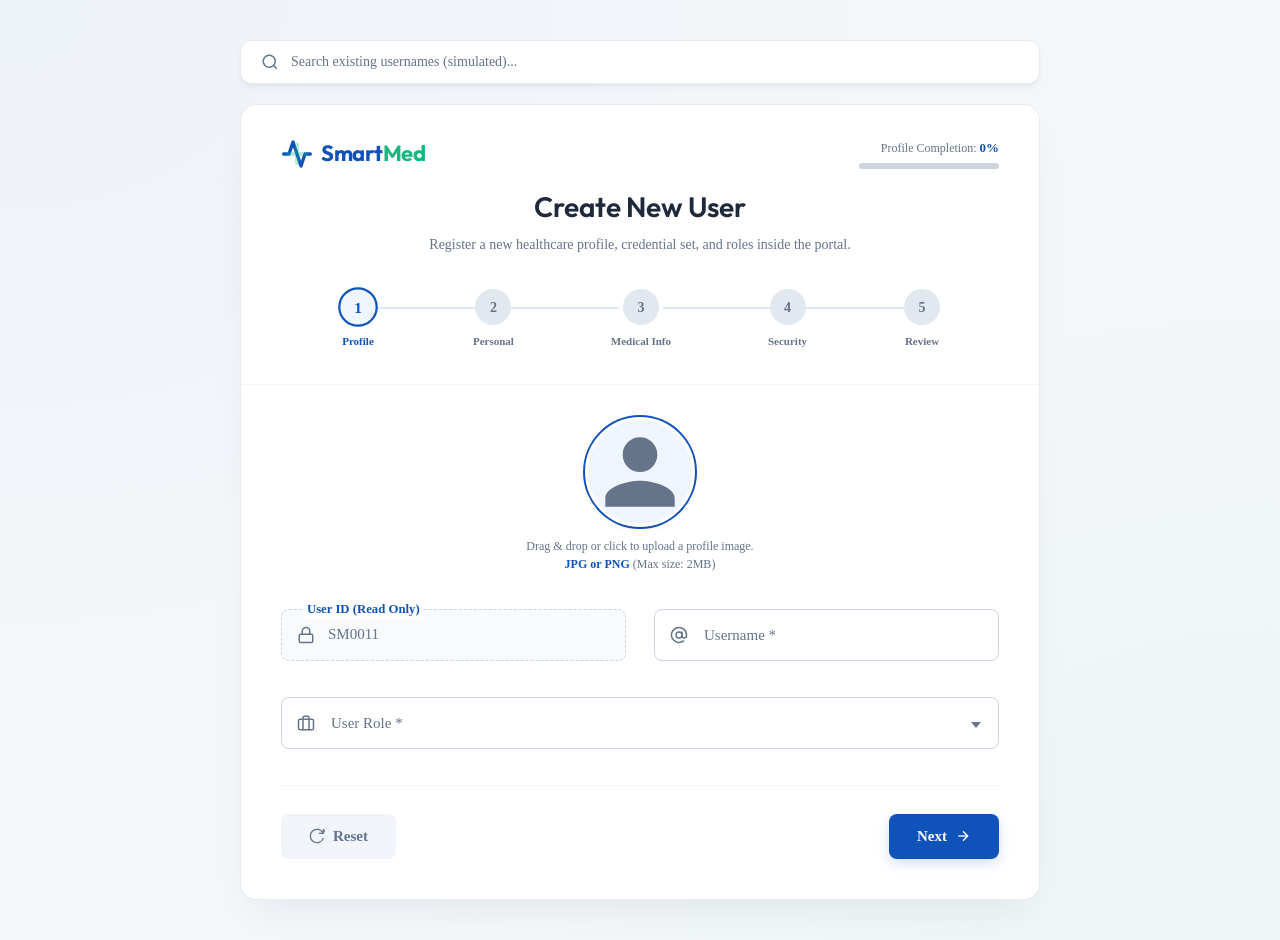
==== index.html @ b35a72f3 "my first change" ====
<!DOCTYPE html>
<html lang="en">
<head>
  <meta charset="UTF-8">
  <meta name="viewport" content="width=device-width, initial-scale=1.0">
  <title>Create New User | SmartMed Care Portal</title>
  <meta name="description" content="Register new user roles, manage credentials, and configure profiles within the SmartMed healthcare management system.">
  <link rel="stylesheet" href="style.css">
</head>
<body>

  <!-- Search Overlay Button/Trigger and Search Panel -->
  <div class="search-panel-container">
    <div class="search-trigger-bar">
      <div class="search-input-wrapper">
        <svg class="search-icon" viewBox="0 0 24 24" fill="none" stroke="currentColor" stroke-width="2">
          <circle cx="11" cy="11" r="8"></circle><line x1="21" y1="21" x2="16.65" y2="16.65"></line>
        </svg>
        <input type="text" id="search-username-input" placeholder="Search existing usernames (simulated)..." autocomplete="off">
        <button type="button" id="clear-search-btn" style="display: none;">&times;</button>
      </div>
      <div id="search-results-dropdown" class="search-results-dropdown"></div>
    </div>
  </div>

  <main class="container">
    <div class="card">
      
      <!-- Card Header -->
      <header class="card-header">
        <div class="header-top-row">
          <div class="brand">
            <span class="brand-icon">
              <!-- Professional Heartbeat ECG + Cross Icon -->
              <svg viewBox="0 0 24 24" fill="none" stroke="currentColor" stroke-width="2.5" stroke-linecap="round" stroke-linejoin="round">
                <path d="M22 12h-4l-3 9L9 3l-3 9H2" />
                <path d="M12 5v14M5 12h14" stroke="var(--accent-green)" stroke-width="3" opacity="0.3" />
              </svg>
            </span>
            <span class="brand-text">Smart<span>Med</span></span>
          </div>
          <!-- Live Profile Completion Indicator -->
          <div class="profile-completion-badge">
            <span class="badge-text">Profile Completion: <strong id="completion-percentage">0%</strong></span>
            <div class="badge-progress-bg">
              <div class="badge-progress-fill" id="completion-fill" style="width: 0%;"></div>
            </div>
          </div>
        </div>
        
        <h1 class="card-title" id="wizard-step-title">Create New User</h1>
        <p class="card-subtitle" id="wizard-step-subtitle">Register a new healthcare profile, credential set, and roles inside the portal.</p>

        <!-- Wizard Step Indicators -->
        <div class="wizard-steps-indicator" id="steps-indicator">
          <div class="step-indicator-node active" data-step="1">
            <div class="node-circle">1</div>
            <span class="node-label">Profile</span>
          </div>
          <div class="step-indicator-line"></div>
          <div class="step-indicator-node" data-step="2">
            <div class="node-circle">2</div>
            <span class="node-label">Personal</span>
          </div>
          <div class="step-indicator-line"></div>
          <div class="step-indicator-node" data-step="3">
            <div class="node-circle">3</div>
            <span class="node-label">Medical Info</span>
          </div>
          <div class="step-indicator-line"></div>
          <div class="step-indicator-node" data-step="4">
            <div class="node-circle">4</div>
            <span class="node-label">Security</span>
          </div>
          <div class="step-indicator-line"></div>
          <div class="step-indicator-node" data-step="5">
            <div class="node-circle">5</div>
            <span class="node-label">Review</span>
          </div>
        </div>
      </header>

      <!-- Form Body -->
      <form id="user-creation-form" class="form-body" novalidate autocomplete="off">
        
        <!-- STEP 1: Profile Information -->
        <fieldset class="form-step-fieldset active" id="step-1-fieldset">
          <!-- Profile Picture Upload Area -->
          <section class="profile-upload-container">
            <div class="profile-preview-wrapper" id="profile-upload-trigger" aria-label="Upload profile photo">
              <input type="file" id="profile-photo" accept="image/png, image/jpeg, image/jpg">
              <!-- Default Placeholder Image -->
              <img src="data:image/svg+xml;utf8,<svg xmlns='http://www.w3.org/2000/svg' viewBox='0 0 24 24' fill='%2364748b'><path d='M12 12c2.21 0 4-1.79 4-4s-1.79-4-4-4-4 1.79-4 4 1.79 4 4 4zm0 2c-2.67 0-8 1.34-8 4v2h16v-2c0-2.66-5.33-4-8-4z'/></svg>" alt="Profile Preview" class="profile-preview" id="preview-image">
              <div class="upload-overlay">
                <svg viewBox="0 0 24 24">
                  <path d="M23 19a2 2 0 0 1-2 2H3a2 2 0 0 1-2-2V8a2 2 0 0 1 2-2h4l2-3h6l2 3h4a2 2 0 0 1 2 2z"/>
                  <circle cx="12" cy="13" r="4"/>
                </svg>
                <span>Upload</span>
              </div>
            </div>
            <!-- Upload Control Buttons -->
            <div class="upload-controls" id="upload-controls" style="display: none;">
              <button type="button" class="btn-text-action btn-danger" id="remove-photo-btn">
                <svg viewBox="0 0 24 24" fill="none" stroke="currentColor" stroke-width="2" style="width: 14px; height: 14px; vertical-align: middle;">
                  <polyline points="3 6 5 6 21 6"></polyline><path d="M19 6v14a2 2 0 0 1-2 2H7a2 2 0 0 1-2-2V6m3 0V4a2 2 0 0 1 2-2h4a2 2 0 0 1 2 2v2"></path>
                </svg>
                Remove
              </button>
              <button type="button" class="btn-text-action btn-primary-link" id="replace-photo-btn">
                <svg viewBox="0 0 24 24" fill="none" stroke="currentColor" stroke-width="2" style="width: 14px; height: 14px; vertical-align: middle;">
                  <path d="M21.5 2v6h-6M21.34 15.57a10 10 0 1 1-.57-8.38l5.67-5.67"></path>
                </svg>
                Replace
              </button>
            </div>
            <p class="upload-instructions" id="photo-instructions">
              Drag & drop or click to upload a profile image. <br>
              <strong>JPG or PNG</strong> (Max size: 2MB)
            </p>
            <span class="error-message" id="profile-photo-error"></span>
          </section>

          <div class="form-grid">
            <!-- Auto Generated User ID (Read-only) -->
            <div class="form-group" id="group-userid">
              <div class="input-container">
                <span class="field-icon">
                  <svg viewBox="0 0 24 24" fill="none" stroke="currentColor" stroke-width="2" stroke-linecap="round" stroke-linejoin="round">
                    <rect x="3" y="11" width="18" height="11" rx="2" ry="2" />
                    <path d="M7 11V7a5 5 0 0 1 10 0v4" />
                  </svg>
                </span>
                <input type="text" id="userid" placeholder=" " readonly class="readonly-input">
                <label for="userid">User ID (Read Only)</label>
              </div>
            </div>

            <!-- Username with Availability Status -->
            <div class="form-group" id="group-username">
              <div class="input-container">
                <span class="field-icon">
                  <svg viewBox="0 0 24 24" fill="none" stroke="currentColor" stroke-width="2" stroke-linecap="round" stroke-linejoin="round">
                    <circle cx="12" cy="12" r="4" />
                    <path d="M16 8v5a3 3 0 0 0 6 0v-1a10 10 0 1 0-3.92 7.94" />
                  </svg>
                </span>
                <input type="text" id="username" placeholder=" " required autocomplete="off">
                <label for="username">Username *</label>
              </div>
              <div class="username-availability-wrapper">
                <span id="username-status" class="username-status-badge"></span>
              </div>
              <span class="error-message" id="username-error"></span>
            </div>

            <!-- User Role Select -->
            <div class="form-group select-group span-full" id="group-role">
              <div class="input-container">
                <span class="field-icon">
                  <svg viewBox="0 0 24 24" fill="none" stroke="currentColor" stroke-width="2" stroke-linecap="round" stroke-linejoin="round">
                    <rect x="2" y="7" width="20" height="14" rx="2" ry="2" />
                    <path d="M16 21V5a2 2 0 0 0-2-2h-4a2 2 0 0 0-2 2v16" />
                  </svg>
                </span>
                <select id="role" required>
                  <option value="" disabled selected hidden></option>
                  <option value="Patient">Patient</option>
                  <option value="Caregiver">Caregiver</option>
                  <option value="Doctor">Doctor</option>
                  <option value="Admin">Admin</option>
                </select>
                <label for="role">User Role *</label>
              </div>
              <span class="error-message" id="role-error"></span>
            </div>
          </div>
        </fieldset>

        <!-- STEP 2: Personal Details -->
        <fieldset class="form-step-fieldset" id="step-2-fieldset">
          <div class="form-grid">
            <!-- Full Name -->
            <div class="form-group" id="group-fullname">
              <div class="input-container">
                <span class="field-icon">
                  <svg viewBox="0 0 24 24" fill="none" stroke="currentColor" stroke-width="2" stroke-linecap="round" stroke-linejoin="round">
                    <path d="M20 21v-2a4 4 0 0 0-4-4H8a4 4 0 0 0-4 4v2" />
                    <circle cx="12" cy="7" r="4" />
                  </svg>
                </span>
                <input type="text" id="fullname" placeholder=" " required autocomplete="name">
                <label for="fullname">Full Name *</label>
              </div>
              <span class="error-message" id="fullname-error"></span>
            </div>

            <!-- Date of Birth with Live Age display -->
            <div class="form-group" id="group-dob">
              <div class="input-container">
                <span class="field-icon">
                  <svg viewBox="0 0 24 24" fill="none" stroke="currentColor" stroke-width="2" stroke-linecap="round" stroke-linejoin="round">
                    <rect x="3" y="4" width="18" height="18" rx="2" ry="2" />
                    <line x1="16" y1="2" x2="16" y2="6" />
                    <line x1="8" y1="2" x2="8" y2="6" />
                    <line x1="3" y1="10" x2="21" y2="10" />
                  </svg>
                </span>
                <input type="date" id="dob" placeholder=" " required>
                <label for="dob">Date of Birth *</label>
              </div>
              <div class="age-display-wrapper" id="age-display-wrapper" style="display: none;">
                <span class="age-badge" id="calculated-age">Age: -</span>
              </div>
              <span class="error-message" id="dob-error"></span>
            </div>

            <!-- Gender selection -->
            <div class="form-group select-group" id="group-gender">
              <div class="input-container">
                <span class="field-icon">
                  <svg viewBox="0 0 24 24" fill="none" stroke="currentColor" stroke-width="2" stroke-linecap="round" stroke-linejoin="round">
                    <circle cx="9" cy="15" r="4" />
                    <path d="M17 9l5-5M22 9V4h-5M13 11l-4 4M9 19v3M6 22h6" />
                    <circle cx="17" cy="7" r="3" />
                  </svg>
                </span>
                <select id="gender" required>
                  <option value="" disabled selected hidden></option>
                  <option value="Male">Male</option>
                  <option value="Female">Female</option>
                  <option value="Non-binary">Non-binary</option>
                  <option value="Prefer not to say">Prefer not to say</option>
                </select>
                <label for="gender">Gender *</label>
              </div>
              <span class="error-message" id="gender-error"></span>
            </div>

            <!-- Email Address -->
            <div class="form-group" id="group-email">
              <div class="input-container">
                <span class="field-icon">
                  <svg viewBox="0 0 24 24" fill="none" stroke="currentColor" stroke-width="2" stroke-linecap="round" stroke-linejoin="round">
                    <path d="M4 4h16c1.1 0 2 .9 2 2v12c0 1.1-.9 2-2 2H4c-1.1 0-2-.9-2-2V6c0-1.1.9-2 2-2z" />
                    <polyline points="22,6 12,13 2,6" />
                  </svg>
                </span>
                <input type="email" id="email" placeholder=" " required autocomplete="email">
                <label for="email">Email Address *</label>
              </div>
              <span class="error-message" id="email-error"></span>
            </div>

            <!-- Phone Number -->
            <div class="form-group" id="group-phone">
              <div class="input-container">
                <span class="field-icon">
                  <svg viewBox="0 0 24 24" fill="none" stroke="currentColor" stroke-width="2" stroke-linecap="round" stroke-linejoin="round">
                    <path d="M22 16.92v3a2 2 0 0 1-2.18 2 19.79 19.79 0 0 1-8.63-3.07 19.5 19.5 0 0 1-6-6 19.79 19.79 0 0 1-3.07-8.67A2 2 0 0 1 4.11 2h3a2 2 0 0 1 2 1.72 12.84 12.84 0 0 0 .7 2.81 2 2 0 0 1-.45 2.11L8.09 9.91a16 16 0 0 0 6 6l1.27-1.27a2 2 0 0 1 2.11-.45 12.84 12.84 0 0 0 2.81.7A2 2 0 0 1 22 16.92z" />
                  </svg>
                </span>
                <input type="tel" id="phone" placeholder=" " required autocomplete="tel">
                <label for="phone">Phone Number *</label>
              </div>
              <span class="error-message" id="phone-error"></span>
            </div>

            <!-- Country -->
            <div class="form-group" id="group-country">
              <div class="input-container">
                <span class="field-icon">
                  <svg viewBox="0 0 24 24" fill="none" stroke="currentColor" stroke-width="2">
                    <circle cx="12" cy="12" r="10"></circle><line x1="2" y1="12" x2="22" y2="12"></line>
                    <path d="M12 2a15.3 15.3 0 0 1 4 10 15.3 15.3 0 0 1-4 10 15.3 15.3 0 0 1-4-10 15.3 15.3 0 0 1 4-10z"></path>
                  </svg>
                </span>
                <input type="text" id="country" placeholder=" " required autocomplete="country-name">
                <label for="country">Country *</label>
              </div>
              <span class="error-message" id="country-error"></span>
            </div>

            <!-- State -->
            <div class="form-group" id="group-state">
              <div class="input-container">
                <span class="field-icon">
                  <svg viewBox="0 0 24 24" fill="none" stroke="currentColor" stroke-width="2">
                    <path d="M12 22s-8-4.5-8-11.8A8 8 0 0 1 12 2a8 8 0 0 1 8 8.2c0 7.3-8 11.8-8 11.8z"></path>
                    <circle cx="12" cy="10" r="3"></circle>
                  </svg>
                </span>
                <input type="text" id="state" placeholder=" " required>
                <label for="state">State *</label>
              </div>
              <span class="error-message" id="state-error"></span>
            </div>

            <!-- City -->
            <div class="form-group" id="group-city">
              <div class="input-container">
                <span class="field-icon">
                  <svg viewBox="0 0 24 24" fill="none" stroke="currentColor" stroke-width="2">
                    <path d="M12 22s-8-4.5-8-11.8A8 8 0 0 1 12 2a8 8 0 0 1 8 8.2c0 7.3-8 11.8-8 11.8z"></path>
                    <circle cx="12" cy="10" r="3"></circle>
                  </svg>
                </span>
                <input type="text" id="city" placeholder=" " required>
                <label for="city">City *</label>
              </div>
              <span class="error-message" id="city-error"></span>
            </div>

            <!-- ZIP Code -->
            <div class="form-group" id="group-zip">
              <div class="input-container">
                <span class="field-icon">
                  <svg viewBox="0 0 24 24" fill="none" stroke="currentColor" stroke-width="2">
                    <rect x="3" y="4" width="18" height="18" rx="2" ry="2"></rect><line x1="16" y1="2" x2="16" y2="6"></line><line x1="8" y1="2" x2="8" y2="6"></line><line x1="3" y1="10" x2="21" y2="10"></line>
                  </svg>
                </span>
                <input type="text" id="zip" placeholder=" " required>
                <label for="zip">ZIP Code *</label>
              </div>
              <span class="error-message" id="zip-error"></span>
            </div>

            <!-- Full Address text area with character counter -->
            <div class="form-group textarea-group span-full" id="group-address">
              <div class="input-container">
                <span class="field-icon">
                  <svg viewBox="0 0 24 24" fill="none" stroke="currentColor" stroke-width="2" stroke-linecap="round" stroke-linejoin="round">
                    <path d="M21 10c0 7-9 13-9 13s-9-6-9-13a9 9 0 0 1 18 0z" />
                    <circle cx="12" cy="10" r="3" />
                  </svg>
                </span>
                <textarea id="address" placeholder=" " required autocomplete="street-address" maxlength="500"></textarea>
                <label for="address">Full Address *</label>
              </div>
              <div class="char-counter-wrapper">
                <span class="char-counter" id="address-char-count">0 / 500 characters</span>
              </div>
              <span class="error-message" id="address-error"></span>
            </div>
          </div>
        </fieldset>

        <!-- STEP 3: Healthcare Information (Dynamic based on selected User Role) -->
        <fieldset class="form-step-fieldset" id="step-3-fieldset">
          
          <!-- Doctor Specific Fields -->
          <div id="role-fields-doctor" class="dynamic-role-group" style="display: none;">
            <h3 class="step-section-heading">Doctor Information</h3>
            <div class="form-grid">
              
              <div class="form-group" id="group-doc-employee-id">
                <div class="input-container">
                  <span class="field-icon">
                    <svg viewBox="0 0 24 24" fill="none" stroke="currentColor" stroke-width="2"><path d="M14 2H6a2 2 0 0 0-2 2v16a2 2 0 0 0 2 2h12a2 2 0 0 0 2-2V8z"></path><polyline points="14 2 14 8 20 8"></polyline><line x1="16" y1="13" x2="8" y2="13"></line><line x1="16" y1="17" x2="8" y2="17"></line><polyline points="10 9 9 9 8 9"></polyline></svg>
                  </span>
                  <input type="text" id="doc-employee-id" placeholder=" ">
                  <label for="doc-employee-id">Employee ID *</label>
                </div>
                <span class="error-message" id="doc-employee-id-error"></span>
              </div>

              <div class="form-group" id="group-doc-department">
                <div class="input-container">
                  <span class="field-icon">
                    <svg viewBox="0 0 24 24" fill="none" stroke="currentColor" stroke-width="2"><rect x="3" y="3" width="18" height="18" rx="2" ry="2"></rect><line x1="9" y1="3" x2="9" y2="21"></line></svg>
                  </span>
                  <input type="text" id="doc-department" placeholder=" ">
                  <label for="doc-department">Department *</label>
                </div>
                <span class="error-message" id="doc-department-error"></span>
              </div>

              <div class="form-group" id="group-doc-license">
                <div class="input-container">
                  <span class="field-icon">
                    <svg viewBox="0 0 24 24" fill="none" stroke="currentColor" stroke-width="2"><path d="M14 2H6a2 2 0 0 0-2 2v16a2 2 0 0 0 2 2h12a2 2 0 0 0 2-2V8z"></path><polyline points="14 2 14 8 20 8"></polyline><line x1="16" y1="13" x2="8" y2="13"></line><line x1="16" y1="17" x2="8" y2="17"></line></svg>
                  </span>
                  <input type="text" id="doc-license" placeholder=" ">
                  <label for="doc-license">Medical License Number *</label>
                </div>
                <span class="error-message" id="doc-license-error"></span>
              </div>

              <div class="form-group" id="group-doc-specialization">
                <div class="input-container">
                  <span class="field-icon">
                    <svg viewBox="0 0 24 24" fill="none" stroke="currentColor" stroke-width="2"><path d="M22 12h-4l-3 9L9 3l-3 9H2"/></svg>
                  </span>
                  <input type="text" id="doc-specialization" placeholder=" ">
                  <label for="doc-specialization">Specialization *</label>
                </div>
                <span class="error-message" id="doc-specialization-error"></span>
              </div>

              <div class="form-group" id="group-doc-experience">
                <div class="input-container">
                  <span class="field-icon">
                    <svg viewBox="0 0 24 24" fill="none" stroke="currentColor" stroke-width="2"><circle cx="12" cy="12" r="10"></circle><polyline points="12 6 12 12 16 14"></polyline></svg>
                  </span>
                  <input type="number" id="doc-experience" min="0" max="80" placeholder=" ">
                  <label for="doc-experience">Experience (Years) *</label>
                </div>
                <span class="error-message" id="doc-experience-error"></span>
              </div>

              <div class="form-group" id="group-doc-joining">
                <div class="input-container">
                  <span class="field-icon">
                    <svg viewBox="0 0 24 24" fill="none" stroke="currentColor" stroke-width="2"><rect x="3" y="4" width="18" height="18" rx="2" ry="2"></rect><line x1="16" y1="2" x2="16" y2="6"></line><line x1="8" y1="2" x2="8" y2="6"></line><line x1="3" y1="10" x2="21" y2="10"></line></svg>
                  </span>
                  <input type="date" id="doc-joining" placeholder=" ">
                  <label for="doc-joining">Joining Date *</label>
                </div>
                <span class="error-message" id="doc-joining-error"></span>
              </div>
            </div>
          </div>

          <!-- Patient Specific Fields -->
          <div id="role-fields-patient" class="dynamic-role-group" style="display: none;">
            <h3 class="step-section-heading">Patient Details</h3>
            <div class="form-grid">
              
              <div class="form-group" id="group-pat-id">
                <div class="input-container">
                  <span class="field-icon">
                    <svg viewBox="0 0 24 24" fill="none" stroke="currentColor" stroke-width="2"><rect x="3" y="11" width="18" height="11" rx="2" ry="2"></rect><path d="M7 11V7a5 5 0 0 1 10 0v4"></path></svg>
                  </span>
                  <input type="text" id="pat-id" placeholder=" " readonly class="readonly-input">
                  <label for="pat-id">Patient ID (Auto-generated)</label>
                </div>
              </div>

              <div class="form-group select-group" id="group-pat-blood">
                <div class="input-container">
                  <span class="field-icon">
                    <svg viewBox="0 0 24 24" fill="none" stroke="currentColor" stroke-width="2"><path d="M12 22C17.5228 22 22 17.5228 22 12C22 6.47715 12 2 12 2C12 2 2 6.47715 2 12C2 17.5228 6.47715 22 12 22Z"></path></svg>
                  </span>
                  <select id="pat-blood">
                    <option value="" disabled selected hidden></option>
                    <option value="A+">A+</option>
                    <option value="A-">A-</option>
                    <option value="B+">B+</option>
                    <option value="B-">B-</option>
                    <option value="AB+">AB+</option>
                    <option value="AB-">AB-</option>
                    <option value="O+">O+</option>
                    <option value="O-">O-</option>
                  </select>
                  <label for="pat-blood">Blood Group *</label>
                </div>
                <span class="error-message" id="pat-blood-error"></span>
              </div>

              <div class="form-group" id="group-pat-insurance">
                <div class="input-container">
                  <span class="field-icon">
                    <svg viewBox="0 0 24 24" fill="none" stroke="currentColor" stroke-width="2"><rect x="3" y="4" width="18" height="12" rx="2" ry="2"></rect><line x1="3" y1="10" x2="21" y2="10"></line><line x1="7" y1="14" x2="7.01" y2="14"></line><line x1="11" y1="14" x2="13" y2="14"></line></svg>
                  </span>
                  <input type="text" id="pat-insurance" placeholder=" ">
                  <label for="pat-insurance">Insurance Number *</label>
                </div>
                <span class="error-message" id="pat-insurance-error"></span>
              </div>

              <div class="form-group textarea-group span-full" id="group-pat-history">
                <div class="input-container">
                  <span class="field-icon">
                    <svg viewBox="0 0 24 24" fill="none" stroke="currentColor" stroke-width="2"><path d="M14 2H6a2 2 0 0 0-2 2v16a2 2 0 0 0 2 2h12a2 2 0 0 0 2-2V8z"></path><polyline points="14 2 14 8 20 8"></polyline><line x1="16" y1="13" x2="8" y2="13"></line><line x1="16" y1="17" x2="8" y2="17"></line></svg>
                  </span>
                  <textarea id="pat-history" placeholder=" " maxlength="500"></textarea>
                  <label for="pat-history">Medical History (Chronic illnesses, surgeries...)</label>
                </div>
                <div class="char-counter-wrapper">
                  <span class="char-counter" id="pat-history-char-count">0 / 500 characters</span>
                </div>
                <span class="error-message" id="pat-history-error"></span>
              </div>

              <div class="form-group textarea-group span-full" id="group-pat-allergies">
                <div class="input-container">
                  <span class="field-icon">
                    <svg viewBox="0 0 24 24" fill="none" stroke="currentColor" stroke-width="2"><path d="M10.29 3.86L1.82 18a2 2 0 0 0 1.71 3h16.94a2 2 0 0 0 1.71-3L13.71 3.86a2 2 0 0 0-3.42 0z"></path><line x1="12" y1="9" x2="12" y2="13"></line><line x1="12" y1="17" x2="12.01" y2="17"></line></svg>
                  </span>
                  <textarea id="pat-allergies" placeholder=" " maxlength="500"></textarea>
                  <label for="pat-allergies">Known Allergies (Food, medication, environment...)</label>
                </div>
                <div class="char-counter-wrapper">
                  <span class="char-counter" id="pat-allergies-char-count">0 / 500 characters</span>
                </div>
                <span class="error-message" id="pat-allergies-error"></span>
              </div>

            </div>
          </div>

          <!-- Caregiver Specific Fields -->
          <div id="role-fields-caregiver" class="dynamic-role-group" style="display: none;">
            <h3 class="step-section-heading">Caregiver Details</h3>
            <div class="form-grid">
              
              <div class="form-group" id="group-car-employee-id">
                <div class="input-container">
                  <span class="field-icon">
                    <svg viewBox="0 0 24 24" fill="none" stroke="currentColor" stroke-width="2"><path d="M14 2H6a2 2 0 0 0-2 2v16a2 2 0 0 0 2 2h12a2 2 0 0 0 2-2V8z"></path><polyline points="14 2 14 8 20 8"></polyline><line x1="16" y1="13" x2="8" y2="13"></line><line x1="16" y1="17" x2="8" y2="17"></line><polyline points="10 9 9 9 8 9"></polyline></svg>
                  </span>
                  <input type="text" id="car-employee-id" placeholder=" ">
                  <label for="car-employee-id">Caregiver ID *</label>
                </div>
                <span class="error-message" id="car-employee-id-error"></span>
              </div>

              <div class="form-group" id="group-car-relationship">
                <div class="input-container">
                  <span class="field-icon">
                    <svg viewBox="0 0 24 24" fill="none" stroke="currentColor" stroke-width="2"><path d="M17 21v-2a4 4 0 0 0-4-4H5a4 4 0 0 0-4 4v2"></path><circle cx="9" cy="7" r="4"></circle><path d="M23 21v-2a4 4 0 0 0-3-3.87"></path><path d="M16 3.13a4 4 0 0 1 0 7.75"></path></svg>
                  </span>
                  <input type="text" id="car-relationship" placeholder=" ">
                  <label for="car-relationship">Relationship/Type * (e.g. Nurse, Family, In-Home)</label>
                </div>
                <span class="error-message" id="car-relationship-error"></span>
              </div>

              <div class="form-group" id="group-car-assigned-patient">
                <div class="input-container">
                  <span class="field-icon">
                    <svg viewBox="0 0 24 24" fill="none" stroke="currentColor" stroke-width="2"><path d="M20 21v-2a4 4 0 0 0-4-4H8a4 4 0 0 0-4 4v2"></path><circle cx="12" cy="7" r="4"></circle></svg>
                  </span>
                  <input type="text" id="car-assigned-patient" placeholder=" ">
                  <label for="car-assigned-patient">Assigned Patient Name/ID *</label>
                </div>
                <span class="error-message" id="car-assigned-patient-error"></span>
              </div>

              <div class="form-group select-group" id="group-car-shift">
                <div class="input-container">
                  <span class="field-icon">
                    <svg viewBox="0 0 24 24" fill="none" stroke="currentColor" stroke-width="2"><circle cx="12" cy="12" r="10"></circle><polyline points="12 6 12 12 16 14"></polyline></svg>
                  </span>
                  <select id="car-shift">
                    <option value="" disabled selected hidden></option>
                    <option value="Morning">Morning Shift</option>
                    <option value="Afternoon">Afternoon Shift</option>
                    <option value="Night">Night Shift</option>
                  </select>
                  <label for="car-shift">Shift Assignment *</label>
                </div>
                <span class="error-message" id="car-shift-error"></span>
              </div>

            </div>
          </div>

          <!-- Admin Placeholder Field (If Role is Admin) -->
          <div id="role-fields-admin" class="dynamic-role-group" style="display: none;">
            <h3 class="step-section-heading">Administrator Settings</h3>
            <div class="admin-notice-card">
              <svg viewBox="0 0 24 24" fill="none" stroke="var(--primary-blue)" stroke-width="2" style="width: 28px; height: 28px;">
                <circle cx="12" cy="12" r="10"></circle><line x1="12" y1="16" x2="12" y2="12"></line><line x1="12" y1="8" x2="12.01" y2="8"></line>
              </svg>
              <div>
                <p class="notice-title">System Administrator Account</p>
                <p class="notice-desc">No additional healthcare medical profiles are required for Administrative accounts. Administrative controls will be configured post-creation.</p>
              </div>
            </div>
          </div>

          <!-- Emergency Contact Section (Always shown for Patients and Caregivers, hidden for Doctor/Admin if desired, but let's make it show dynamically for Doctor, Patient, Caregiver. In fact, prompt says: Patient -> emergency contact; Caregiver -> emergency contact. Let's make it display for Patient & Caregiver roles, and hide otherwise). -->
          <div id="emergency-contact-group" class="emergency-contact-group" style="display: none; margin-top: 24px;">
            <h3 class="step-section-heading">Emergency Contact Details</h3>
            <div class="form-grid">
              <!-- Name -->
              <div class="form-group" id="group-emergency-name">
                <div class="input-container">
                  <span class="field-icon">
                    <svg viewBox="0 0 24 24" fill="none" stroke="currentColor" stroke-width="2">
                      <path d="M20 21v-2a4 4 0 0 0-4-4H8a4 4 0 0 0-4 4v2" />
                      <circle cx="12" cy="7" r="4" />
                    </svg>
                  </span>
                  <input type="text" id="emergency-name" placeholder=" ">
                  <label for="emergency-name">Emergency Contact Name *</label>
                </div>
                <span class="error-message" id="emergency-name-error"></span>
              </div>

              <!-- Relationship -->
              <div class="form-group" id="group-emergency-relation">
                <div class="input-container">
                  <span class="field-icon">
                    <svg viewBox="0 0 24 24" fill="none" stroke="currentColor" stroke-width="2">
                      <path d="M17 21v-2a4 4 0 0 0-4-4H5a4 4 0 0 0-4 4v2" />
                      <circle cx="9" cy="7" r="4" />
                    </svg>
                  </span>
                  <input type="text" id="emergency-relation" placeholder=" ">
                  <label for="emergency-relation">Relationship * (e.g. Spouse, Parent)</label>
                </div>
                <span class="error-message" id="emergency-relation-error"></span>
              </div>

              <!-- Phone Number -->
              <div class="form-group" id="group-emergency-phone">
                <div class="input-container">
                  <span class="field-icon">
                    <svg viewBox="0 0 24 24" fill="none" stroke="currentColor" stroke-width="2">
                      <path d="M22 16.92v3a2 2 0 0 1-2.18 2 19.79 19.79 0 0 1-8.63-3.07 19.5 19.5 0 0 1-6-6 19.79 19.79 0 0 1-3.07-8.67A2 2 0 0 1 4.11 2h3a2 2 0 0 1 2 1.72 12.84 12.84 0 0 0 .7 2.81 2 2 0 0 1-.45 2.11L8.09 9.91a16 16 0 0 0 6 6l1.27-1.27a2 2 0 0 1 2.11-.45 12.84 12.84 0 0 0 2.81.7A2 2 0 0 1 22 16.92z" />
                    </svg>
                  </span>
                  <input type="tel" id="emergency-phone" placeholder=" ">
                  <label for="emergency-phone">Emergency Phone Number *</label>
                </div>
                <span class="error-message" id="emergency-phone-error"></span>
              </div>
            </div>
          </div>
        </fieldset>

        <!-- STEP 4: Security Details -->
        <fieldset class="form-step-fieldset" id="step-4-fieldset">
          <div class="form-grid">
            <!-- Password -->
            <div class="form-group" id="group-password">
              <div class="input-container">
                <span class="field-icon">
                  <svg viewBox="0 0 24 24" fill="none" stroke="currentColor" stroke-width="2" stroke-linecap="round" stroke-linejoin="round">
                    <rect x="3" y="11" width="18" height="11" rx="2" ry="2" />
                    <path d="M7 11V7a5 5 0 0 1 10 0v4" />
                  </svg>
                </span>
                <input type="password" id="password" placeholder=" " required autocomplete="new-password">
                <label for="password">Password *</label>
                <button type="button" class="password-toggle-btn" id="toggle-password" aria-label="Toggle password visibility">
                  <!-- Eye closed svg default -->
                  <svg viewBox="0 0 24 24" fill="none" stroke="currentColor" stroke-width="2" stroke-linecap="round" stroke-linejoin="round">
                    <path d="M17.94 17.94A10.07 10.07 0 0 1 12 20c-7 0-11-8-11-8a18.45 18.45 0 0 1 5.06-5.94M9.9 4.24A9.12 9.12 0 0 1 12 4c7 0 11 8 11 8a18.5 18.5 0 0 1-2.16 3.19m-6.72-1.07a3 3 0 1 1-4.24-4.24" />
                    <line x1="1" y1="1" x2="23" y2="23" />
                  </svg>
                </button>
              </div>
              <span class="error-message" id="password-error"></span>
            </div>

            <!-- Confirm Password -->
            <div class="form-group" id="group-confirm-password">
              <div class="input-container">
                <span class="field-icon">
                  <svg viewBox="0 0 24 24" fill="none" stroke="currentColor" stroke-width="2" stroke-linecap="round" stroke-linejoin="round">
                    <rect x="3" y="11" width="18" height="11" rx="2" ry="2" />
                    <path d="M7 11V7a5 5 0 0 1 10 0v4" />
                  </svg>
                </span>
                <input type="password" id="confirm-password" placeholder=" " required autocomplete="new-password">
                <label for="confirm-password">Confirm Password *</label>
                <button type="button" class="password-toggle-btn" id="toggle-confirm-password" aria-label="Toggle password visibility">
                  <svg viewBox="0 0 24 24" fill="none" stroke="currentColor" stroke-width="2" stroke-linecap="round" stroke-linejoin="round">
                    <path d="M17.94 17.94A10.07 10.07 0 0 1 12 20c-7 0-11-8-11-8a18.45 18.45 0 0 1 5.06-5.94M9.9 4.24A9.12 9.12 0 0 1 12 4c7 0 11 8 11 8a18.5 18.5 0 0 1-2.16 3.19m-6.72-1.07a3 3 0 1 1-4.24-4.24" />
                    <line x1="1" y1="1" x2="23" y2="23" />
                  </svg>
                </button>
              </div>
              <span class="error-message" id="confirm-password-error"></span>
            </div>

            <!-- Password Strength Indicator Helper Box -->
            <div class="password-strength-box" id="strength-box">
              <div class="strength-header">
                <span>Password Security:</span>
                <span id="strength-label" style="color: var(--text-error)">Very Weak</span>
              </div>
              <div class="strength-meter">
                <div class="strength-bar" id="bar-1"></div>
                <div class="strength-bar" id="bar-2"></div>
                <div class="strength-bar" id="bar-3"></div>
              </div>
              <ul class="strength-criteria">
                <li class="criteria-item" id="rule-length">
                  <svg viewBox="0 0 24 24"><circle cx="12" cy="12" r="10"/><path d="M12 8v4l3 3"/></svg>
                  At least 8 characters
                </li>
                <li class="criteria-item" id="rule-upper-lower">
                  <svg viewBox="0 0 24 24"><circle cx="12" cy="12" r="10"/><path d="M12 8v4l3 3"/></svg>
                  Uppercase & lowercase letters
                </li>
                <li class="criteria-item" id="rule-number">
                  <svg viewBox="0 0 24 24"><circle cx="12" cy="12" r="10"/><path d="M12 8v4l3 3"/></svg>
                  At least one digit (0-9)
                </li>
                <li class="criteria-item" id="rule-special">
                  <svg viewBox="0 0 24 24"><circle cx="12" cy="12" r="10"/><path d="M12 8v4l3 3"/></svg>
                  At least one special char
                </li>
              </ul>
            </div>
          </div>
        </fieldset>

        <!-- STEP 5: Review & Submit -->
        <fieldset class="form-step-fieldset" id="step-5-fieldset">
          <div class="review-page-container">
            <h3 class="step-section-heading">Please Review Your Details</h3>
            
            <div class="review-section-card">
              <!-- Review Profile Header -->
              <div class="review-profile-header">
                <img id="review-profile-img" src="" alt="Profile Preview">
                <div class="review-profile-meta">
                  <h4 id="review-display-name">John Doe</h4>
                  <p class="role-badge-pill" id="review-display-role">Doctor</p>
                  <p class="userid-subtext">User ID: <span id="review-display-userid">SM0001</span></p>
                </div>
              </div>
            </div>

            <!-- Profile Info Grid -->
            <div class="review-grid-card">
              <div class="review-section-header">
                <h4>Account & Personal Information</h4>
                <button type="button" class="btn-text-action btn-edit-step" data-target-step="1">Edit</button>
              </div>
              <div class="review-info-grid">
                <div class="review-item"><strong>Username:</strong> <span id="review-username-val">-</span></div>
                <div class="review-item"><strong>Email:</strong> <span id="review-email-val">-</span></div>
                <div class="review-item"><strong>Phone:</strong> <span id="review-phone-val">-</span></div>
                <div class="review-item"><strong>DOB:</strong> <span id="review-dob-val">-</span></div>
                <div class="review-item"><strong>Gender:</strong> <span id="review-gender-val">-</span></div>
                <div class="review-item span-full"><strong>Address:</strong> <span id="review-address-val">-</span></div>
              </div>
            </div>

            <!-- Healthcare Info Grid -->
            <div class="review-grid-card" id="review-medical-card">
              <div class="review-section-header">
                <h4>Healthcare Details</h4>
                <button type="button" class="btn-text-action btn-edit-step" data-target-step="3">Edit</button>
              </div>
              <div class="review-info-grid" id="review-role-specific-info">
                <!-- Populated dynamically via JS -->
              </div>
            </div>

            <!-- Security Grid -->
            <div class="review-grid-card">
              <div class="review-section-header">
                <h4>Security Details</h4>
                <button type="button" class="btn-text-action btn-edit-step" data-target-step="4">Edit</button>
              </div>
              <div class="review-info-grid">
                <div class="review-item"><strong>Password:</strong> <span id="review-password-val">•••••••• (Secured)</span></div>
              </div>
            </div>
          </div>
        </fieldset>

        <!-- Form Actions Footer (Wizard Navigation Controls) -->
        <footer class="form-actions" id="wizard-form-actions">
          <div class="left-actions">
            <button type="button" class="btn btn-secondary" id="reset-btn">
              <svg viewBox="0 0 24 24" fill="none" stroke="currentColor" stroke-width="2" stroke-linecap="round" stroke-linejoin="round" style="width: 16px; height: 16px;">
                <path d="M21.5 2v6h-6M21.34 15.57a10 10 0 1 1-.57-8.38l5.67-5.67"/>
              </svg>
              Reset
            </button>
          </div>
          <div class="right-actions">
            <button type="button" class="btn btn-secondary" id="prev-btn" style="display: none;">
              <svg viewBox="0 0 24 24" fill="none" stroke="currentColor" stroke-width="2" style="width: 16px; height: 16px;">
                <line x1="19" y1="12" x2="5" y2="12"></line><polyline points="12 19 5 12 12 5"></polyline>
              </svg>
              Back
            </button>
            <button type="button" class="btn btn-primary" id="next-btn">
              Next
              <svg viewBox="0 0 24 24" fill="none" stroke="currentColor" stroke-width="2" style="width: 16px; height: 16px;">
                <line x1="5" y1="12" x2="19" y2="12"></line><polyline points="12 5 19 12 12 19"></polyline>
              </svg>
            </button>
            <button type="submit" class="btn btn-primary btn-success" id="submit-btn" style="display: none;">
              <svg viewBox="0 0 24 24" fill="none" stroke="currentColor" stroke-width="2" stroke-linecap="round" stroke-linejoin="round" style="width: 16px; height: 16px;">
                <path d="M16 21v-2a4 4 0 0 0-4-4H5a4 4 0 0 0-4 4v2" />
                <circle cx="8.5" cy="7" r="4" />
                <polyline points="17 11 19 13 23 9" />
              </svg>
              Submit Credentials
            </button>
          </div>
        </footer>

      </form>
    </div>
  </main>

  <!-- Simulating Backend Post Loading Animation Overlay -->
  <div class="loading-overlay" id="loading-overlay" aria-hidden="true" role="presentation">
    <div class="spinner"></div>
    <span class="loading-text">Validating & creating credentials...</span>
  </div>

  <!-- Reset Confirmation Dialog Box Overlay -->
  <div class="custom-modal" id="reset-confirm-modal" aria-hidden="true" role="dialog" aria-labelledby="reset-modal-title">
    <div class="modal-card">
      <div class="modal-warning-icon">
        <svg viewBox="0 0 24 24" fill="none" stroke="var(--text-error)" stroke-width="2">
          <circle cx="12" cy="12" r="10"></circle><line x1="12" y1="8" x2="12" y2="12"></line><line x1="12" y1="16" x2="12.01" y2="16"></line>
        </svg>
      </div>
      <h2 class="modal-title" id="reset-modal-title">Reset Draft Form?</h2>
      <p class="modal-desc">This will erase all details entered in this wizard and discard your local draft. This action cannot be undone.</p>
      <div class="modal-actions">
        <button type="button" class="btn btn-secondary" id="reset-cancel-btn">Cancel</button>
        <button type="button" class="btn btn-primary btn-danger-action" id="reset-confirm-btn">Yes, Reset</button>
      </div>
    </div>
  </div>

  <!-- Success Animation Dialog Box Overlay -->
  <div class="success-modal" id="success-modal" aria-hidden="true" role="dialog" aria-labelledby="modal-title">
    <div class="success-card">
      <div class="checkmark-container">
        <!-- SVG Success Icon with Draw Path Anim -->
        <svg class="checkmark-svg" viewBox="0 0 52 52">
          <circle class="checkmark-circle" cx="26" cy="26" r="25" fill="none"/>
          <path class="checkmark-check" fill="none" d="M14.1 27.2l7.1 7.2 16.7-16.8"/>
        </svg>
      </div>
      <h2 class="success-title" id="modal-title">User Created Successfully!</h2>
      <p class="success-desc">The new SmartMed credentials and portal configurations have been initialized.</p>
      
      <!-- Summarized Created Details Card -->
      <div class="success-details">
        <div><strong>User ID:</strong> <span id="res-userid">-</span></div>
        <div><strong>Name:</strong> <span id="res-fullname">-</span></div>
        <div><strong>Username:</strong> <span id="res-username">-</span></div>
        <div><strong>Email:</strong> <span id="res-email">-</span></div>
        <div><strong>Assigned Role:</strong> <span id="res-role" style="color: var(--primary-blue)">-</span></div>
      </div>

      <button type="button" class="btn btn-primary" id="success-done-btn" style="width: 100%;">
        Done & Continue
      </button>
    </div>
  </div>

  <script src="script.js"></script>
</body>
</html>
---- style.css ----
@import url('https://fonts.googleapis.com/css2?family=Outfit:wght@300;400;500;600;700&family=Plus+Jakarta+Sans:wght@400;500;600;700&display=swap');

:root {
  /* Colors */
  --primary-blue: #0f52ba;       /* Clinical Sapphire Blue */
  --primary-blue-light: #f0f6ff; /* Soft medical light blue */
  --primary-blue-hover: #0a3d8c;
  --accent-green: #10b981;       /* Health green */
  --accent-green-light: #ecfdf5;
  --accent-green-hover: #059669;
  
  --bg-body: #f4f7fa;            /* Soft gray-blue background */
  --bg-card: #ffffff;
  --bg-input: #ffffff;
  
  --text-main: #1e293b;          /* Slate 800 */
  --text-muted: #64748b;         /* Slate 500 */
  --text-error: #ef4444;         /* Red 500 */
  --text-success: #10b981;       /* Green 500 */
  
  --border-color: #cbd5e1;       /* Slate 300 */
  --border-color-focus: #0f52ba;
  --border-color-error: #ef4444;
  --border-color-success: #10b981;
  
  /* Typography */
  --font-family: 'Plus Jakarta Sans', var(--font-sans);
  --font-headings: 'Outfit', sans-serif;
  
  /* Shadows & Radius */
  --shadow-sm: 0 1px 2px 0 rgba(0, 0, 0, 0.05);
  --shadow-md: 0 4px 6px -1px rgba(15, 23, 42, 0.05), 0 2px 4px -2px rgba(15, 23, 42, 0.05);
  --shadow-lg: 0 10px 25px -5px rgba(15, 23, 42, 0.08), 0 8px 10px -6px rgba(15, 23, 42, 0.08);
  --shadow-premium: 0 20px 40px -15px rgba(15, 23, 42, 0.08);
  
  --radius-lg: 16px;
  --radius-md: 12px;
  --radius-sm: 8px;
  
  /* Transitions */
  --transition-fast: 0.2s cubic-bezier(0.4, 0, 0.2, 1);
  --transition-normal: 0.3s cubic-bezier(0.4, 0, 0.2, 1);
}

* {
  box-sizing: border-box;
  margin: 0;
  padding: 0;
}

body {
  font-family: var(--font-family);
  background-color: var(--bg-body);
  color: var(--text-main);
  min-height: 100vh;
  display: flex;
  flex-direction: column;
  align-items: center;
  justify-content: flex-start;
  padding: 40px 20px;
  line-height: 1.5;
  background-image: 
    radial-gradient(at 0% 0%, rgba(15, 82, 186, 0.03) 0px, transparent 50%),
    radial-gradient(at 100% 100%, rgba(16, 185, 129, 0.03) 0px, transparent 50%);
}

.container {
  width: 100%;
  max-width: 800px;
  animation: fadeIn 0.6s var(--transition-normal);
}

/* --- SEARCH USER PANEL --- */
.search-panel-container {
  width: 100%;
  max-width: 800px;
  margin-bottom: 20px;
  z-index: 10;
}

.search-trigger-bar {
  background-color: var(--bg-card);
  border-radius: var(--radius-md);
  padding: 12px 20px;
  box-shadow: var(--shadow-md);
  border: 1px solid rgba(226, 232, 240, 0.8);
  position: relative;
}

.search-input-wrapper {
  display: flex;
  align-items: center;
  gap: 12px;
}

.search-icon {
  width: 18px;
  height: 18px;
  color: var(--text-muted);
}

#search-username-input {
  flex: 1;
  border: none;
  outline: none;
  font-family: var(--font-family);
  font-size: 14px;
  color: var(--text-main);
}

#search-username-input::placeholder {
  color: var(--text-muted);
}

#clear-search-btn {
  background: none;
  border: none;
  font-size: 20px;
  cursor: pointer;
  color: var(--text-muted);
  display: flex;
  align-items: center;
  justify-content: center;
  padding: 4px;
}

#clear-search-btn:hover {
  color: var(--text-error);
}

.search-results-dropdown {
  position: absolute;
  top: calc(100% + 8px);
  left: 0;
  width: 100%;
  background: var(--bg-card);
  border-radius: var(--radius-md);
  box-shadow: var(--shadow-lg);
  border: 1px solid rgba(226, 232, 240, 0.9);
  max-height: 250px;
  overflow-y: auto;
  display: none;
  z-index: 50;
}

.search-results-dropdown.active {
  display: block;
  animation: slideDown 0.2s var(--transition-fast);
}

.search-result-item {
  padding: 12px 20px;
  border-bottom: 1px solid #f1f5f9;
  cursor: pointer;
  display: flex;
  justify-content: space-between;
  align-items: center;
  transition: background-color var(--transition-fast);
}

.search-result-item:last-child {
  border-bottom: none;
}

.search-result-item:hover {
  background-color: var(--primary-blue-light);
}

.search-result-info {
  display: flex;
  flex-direction: column;
}

.search-result-name {
  font-weight: 600;
  font-size: 14px;
  color: var(--text-main);
}

.search-result-meta {
  font-size: 12px;
  color: var(--text-muted);
}

.search-result-role {
  font-size: 11px;
  font-weight: 600;
  padding: 2px 8px;
  border-radius: 20px;
  background-color: #e0f2fe;
  color: #0369a1;
}

.search-result-item.no-results {
  justify-content: center;
  color: var(--text-muted);
  font-size: 14px;
  cursor: default;
  padding: 20px;
}

.search-result-item.no-results:hover {
  background-color: transparent;
}


/* --- CARD STYLING & HEADER --- */
.card {
  background-color: var(--bg-card);
  border-radius: var(--radius-lg);
  box-shadow: var(--shadow-premium);
  border: 1px solid rgba(226, 232, 240, 0.8);
  overflow: hidden;
}

.card-header {
  padding: 32px 40px 24px;
  border-bottom: 1px solid #f1f5f9;
}

.header-top-row {
  display: flex;
  justify-content: space-between;
  align-items: center;
  flex-wrap: wrap;
  gap: 16px;
  margin-bottom: 16px;
}

.brand {
  display: inline-flex;
  align-items: center;
  gap: 8px;
}

.brand-icon {
  color: var(--primary-blue);
  display: flex;
  align-items: center;
}

.brand-icon svg {
  width: 32px;
  height: 32px;
}

.brand-text {
  font-family: var(--font-headings);
  font-weight: 700;
  font-size: 22px;
  color: var(--primary-blue);
  letter-spacing: -0.5px;
}

.brand-text span {
  color: var(--accent-green);
}

/* Profile Completion Indicator */
.profile-completion-badge {
  display: flex;
  flex-direction: column;
  align-items: flex-end;
  gap: 6px;
}

.badge-text {
  font-size: 12px;
  font-weight: 500;
  color: var(--text-muted);
}

.badge-text strong {
  color: var(--primary-blue);
  font-size: 13px;
}

.badge-progress-bg {
  width: 140px;
  height: 6px;
  background-color: #cbd5e1;
  border-radius: 3px;
  overflow: hidden;
}

.badge-progress-fill {
  height: 100%;
  background-color: var(--accent-green);
  border-radius: 3px;
  transition: width 0.4s ease-in-out;
}

.card-title {
  font-family: var(--font-headings);
  font-size: 28px;
  font-weight: 600;
  color: var(--text-main);
  margin-bottom: 6px;
  text-align: center;
}

.card-subtitle {
  font-size: 14px;
  color: var(--text-muted);
  text-align: center;
  margin-bottom: 24px;
}

/* --- MULTI-STEP WIZARD PROGRESS INDICATOR --- */
.wizard-steps-indicator {
  display: flex;
  justify-content: space-between;
  align-items: center;
  position: relative;
  width: 100%;
  max-width: 600px;
  margin: 0 auto;
  padding: 10px 0;
}

.step-indicator-node {
  display: flex;
  flex-direction: column;
  align-items: center;
  gap: 8px;
  z-index: 2;
  cursor: pointer;
}

.node-circle {
  width: 36px;
  height: 36px;
  border-radius: 50%;
  background-color: #e2e8f0;
  color: var(--text-muted);
  font-weight: 600;
  font-size: 14px;
  display: flex;
  align-items: center;
  justify-content: center;
  border: 2px solid transparent;
  transition: background-color var(--transition-normal), color var(--transition-normal), border-color var(--transition-normal), transform var(--transition-fast);
}

.node-label {
  font-size: 11px;
  font-weight: 600;
  color: var(--text-muted);
  transition: color var(--transition-normal);
}

.step-indicator-line {
  flex: 1;
  height: 2px;
  background-color: #e2e8f0;
  margin: 0 -8px;
  margin-bottom: 22px;
  z-index: 1;
  transition: background-color var(--transition-normal);
}

/* Active State */
.step-indicator-node.active .node-circle {
  background-color: var(--primary-blue-light);
  color: var(--primary-blue);
  border-color: var(--primary-blue);
  transform: scale(1.1);
}

.step-indicator-node.active .node-label {
  color: var(--primary-blue);
  font-weight: 700;
}

/* Completed State */
.step-indicator-node.completed .node-circle {
  background-color: var(--primary-blue);
  color: #ffffff;
  border-color: var(--primary-blue);
}

.step-indicator-node.completed .node-label {
  color: var(--primary-blue);
}

.step-indicator-line.completed {
  background-color: var(--primary-blue);
}


/* --- FORM BODY & FIELDSETS --- */
.form-body {
  padding: 32px 40px 40px;
}

.form-step-fieldset {
  border: none;
  outline: none;
  display: none; /* JavaScript switches between active block */
}

.form-step-fieldset.active {
  display: block;
  animation: stepFadeIn 0.4s cubic-bezier(0.4, 0, 0.2, 1);
}

@keyframes stepFadeIn {
  from {
    opacity: 0;
    transform: translateY(8px) scale(0.99);
  }
  to {
    opacity: 1;
    transform: translateY(0) scale(1);
  }
}


/* --- PROFILE IMAGE UPLOAD & BUTTONS --- */
.profile-upload-container {
  display: flex;
  flex-direction: column;
  align-items: center;
  margin-bottom: 32px;
  text-align: center;
}

.profile-preview-wrapper {
  position: relative;
  width: 110px;
  height: 110px;
  border-radius: 50%;
  background-color: var(--primary-blue-light);
  border: 3px solid #ffffff;
  box-shadow: var(--shadow-md), 0 0 0 2px var(--primary-blue);
  overflow: hidden;
  cursor: pointer;
  transition: transform var(--transition-fast), box-shadow var(--transition-fast);
}

.profile-preview-wrapper:hover {
  transform: scale(1.03);
  box-shadow: var(--shadow-lg), 0 0 0 3px var(--primary-blue);
}

.profile-preview-wrapper input[type="file"] {
  display: none;
}

.profile-preview {
  width: 100%;
  height: 100%;
  object-fit: cover;
  transition: opacity var(--transition-fast);
}

.upload-overlay {
  position: absolute;
  top: 0;
  left: 0;
  width: 100%;
  height: 100%;
  background: rgba(15, 82, 186, 0.7);
  display: flex;
  flex-direction: column;
  align-items: center;
  justify-content: center;
  opacity: 0;
  color: #ffffff;
  font-size: 10px;
  font-weight: 600;
  text-transform: uppercase;
  letter-spacing: 0.5px;
  transition: opacity var(--transition-fast);
}

.profile-preview-wrapper:hover .upload-overlay {
  opacity: 1;
}

.upload-overlay svg {
  width: 22px;
  height: 22px;
  margin-bottom: 4px;
  fill: none;
  stroke: currentColor;
  stroke-width: 2;
}

.upload-controls {
  display: flex;
  gap: 12px;
  margin-top: 10px;
  margin-bottom: -4px;
}

.btn-text-action {
  background: none;
  border: none;
  font-size: 12px;
  font-weight: 600;
  cursor: pointer;
  display: flex;
  align-items: center;
  gap: 4px;
  padding: 4px 8px;
  border-radius: var(--radius-sm);
  transition: all var(--transition-fast);
}

.btn-danger {
  color: var(--text-error);
}

.btn-danger:hover {
  background-color: #fee2e2;
}

.btn-primary-link {
  color: var(--primary-blue);
}

.btn-primary-link:hover {
  background-color: var(--primary-blue-light);
}

.upload-instructions {
  margin-top: 10px;
  font-size: 12px;
  color: var(--text-muted);
}

.upload-instructions strong {
  color: var(--primary-blue);
}


/* --- FORM GRID & FIELDS --- */
.form-grid {
  display: grid;
  grid-template-columns: repeat(2, 1fr);
  column-gap: 28px;
  row-gap: 4px;
}

.span-full {
  grid-column: span 2;
}

.form-group {
  position: relative;
  margin-bottom: 24px;
  display: flex;
  flex-direction: column;
}

.input-container {
  position: relative;
  display: flex;
  align-items: center;
}

.form-group input,
.form-group select {
  width: 100%;
  height: 52px;
  padding: 14px 16px 14px 46px;
  border: 1.5px solid var(--border-color);
  background-color: var(--bg-input);
  border-radius: var(--radius-sm);
  font-family: var(--font-family);
  font-size: 15px;
  color: var(--text-main);
  transition: border-color var(--transition-fast), box-shadow var(--transition-fast), background-color var(--transition-fast);
  outline: none;
  appearance: none;
  -webkit-appearance: none;
}

.form-group textarea {
  width: 100%;
  min-height: 80px;
  max-height: 150px;
  padding: 14px 16px 14px 46px;
  border: 1.5px solid var(--border-color);
  background-color: var(--bg-input);
  border-radius: var(--radius-sm);
  font-family: var(--font-family);
  font-size: 15px;
  color: var(--text-main);
  transition: border-color var(--transition-fast), box-shadow var(--transition-fast), background-color var(--transition-fast);
  outline: none;
  resize: vertical;
}

.form-group input[type="date"] {
  cursor: text;
}

/* Readonly fields styling */
.form-group input.readonly-input {
  background-color: #f8fafc;
  color: var(--text-muted);
  border-style: dashed;
  cursor: not-allowed;
}

/* Focus and Validation styling states */
.form-group input:focus,
.form-group select:focus,
.form-group textarea:focus {
  border-color: var(--border-color-focus);
  background-color: #ffffff;
  box-shadow: 0 0 0 4px rgba(15, 82, 186, 0.1);
}

.form-group.success-state input,
.form-group.success-state select,
.form-group.success-state textarea {
  border-color: var(--border-color-success);
}

.form-group.error-state input,
.form-group.error-state select,
.form-group.error-state textarea {
  border-color: var(--border-color-error);
  animation: shake 0.4s ease-in-out;
}

.form-group.error-state input:focus,
.form-group.error-state select:focus,
.form-group.error-state textarea:focus {
  box-shadow: 0 0 0 4px rgba(239, 68, 68, 0.1);
}


/* --- LABELS & ICONS --- */
.field-icon {
  position: absolute;
  left: 16px;
  top: 50%;
  transform: translateY(-50%);
  color: var(--text-muted);
  pointer-events: none;
  display: flex;
  align-items: center;
  justify-content: center;
  transition: color var(--transition-fast);
}

.form-group.textarea-group .field-icon {
  top: 24px;
  transform: none;
}

.field-icon svg {
  width: 18px;
  height: 18px;
}

.form-group input:focus ~ .field-icon,
.form-group select:focus ~ .field-icon,
.form-group textarea:focus ~ .field-icon {
  color: var(--primary-blue);
}

.form-group.success-state .field-icon {
  color: var(--accent-green);
}

.form-group.error-state .field-icon {
  color: var(--text-error);
}

/* Custom Dropdown Arrow */
.form-group.select-group::after {
  content: "";
  position: absolute;
  right: 18px;
  top: calc(50% - 3px);
  width: 0;
  height: 0;
  border-left: 5px solid transparent;
  border-right: 5px solid transparent;
  border-top: 6px solid var(--text-muted);
  pointer-events: none;
  transition: transform var(--transition-fast), border-top-color var(--transition-fast);
}

.form-group.select-group:focus-within::after {
  border-top-color: var(--primary-blue);
  transform: rotate(180deg);
}

/* Floating Labels */
.form-group label {
  position: absolute;
  left: 46px;
  top: 50%;
  transform: translateY(-50%);
  color: var(--text-muted);
  font-size: 15px;
  font-weight: 500;
  pointer-events: none;
  transition: all var(--transition-fast);
  background-color: transparent;
  padding: 0 4px;
  border-radius: 4px;
}

.form-group.textarea-group label {
  top: 14px;
  transform: none;
}

.form-group input:focus ~ label,
.form-group input:not(:placeholder-shown) ~ label,
.form-group textarea:focus ~ label,
.form-group textarea:not(:placeholder-shown) ~ label,
.form-group.has-value label {
  top: 0;
  left: 12px;
  transform: translateY(-50%) scale(0.85);
  background-color: var(--bg-card);
  color: var(--primary-blue);
  font-weight: 600;
}

.form-group.error-state label {
  color: var(--text-error) !important;
}

.form-group.success-state label {
  color: var(--text-success) !important;
}


/* --- DYNAMIC HELPER LABELS (AGE, USERNAME CHECK, CHAR COUNTER) --- */
.username-availability-wrapper,
.age-display-wrapper {
  margin-top: 4px;
  display: flex;
  justify-content: flex-end;
}

.username-status-badge {
  font-size: 11px;
  font-weight: 600;
  padding: 2px 8px;
  border-radius: 12px;
  transition: all var(--transition-fast);
  display: none;
}

.username-status-badge.checking {
  display: inline-block;
  background-color: #f1f5f9;
  color: var(--text-muted);
  animation: pulse 1.5s infinite;
}

.username-status-badge.available {
  display: inline-block;
  background-color: var(--accent-green-light);
  color: var(--text-success);
}

.username-status-badge.taken {
  display: inline-block;
  background-color: #fee2e2;
  color: var(--text-error);
}

.age-badge {
  font-size: 11px;
  font-weight: 600;
  background-color: var(--primary-blue-light);
  color: var(--primary-blue);
  padding: 2px 8px;
  border-radius: 12px;
}

.char-counter-wrapper {
  display: flex;
  justify-content: flex-end;
  margin-top: 4px;
}

.char-counter {
  font-size: 11px;
  color: var(--text-muted);
  font-weight: 500;
}

@keyframes pulse {
  0%, 100% { opacity: 1; }
  50% { opacity: 0.6; }
}


/* --- DYNAMIC ROLE-BASED GROUPS --- */
.dynamic-role-group {
  animation: slideDown 0.3s ease-out;
  border-bottom: 1px solid #f1f5f9;
  padding-bottom: 16px;
  margin-bottom: 24px;
}

.step-section-heading {
  font-family: var(--font-headings);
  font-size: 18px;
  font-weight: 600;
  color: var(--text-main);
  margin-bottom: 20px;
  border-left: 3px solid var(--primary-blue);
  padding-left: 10px;
}

.admin-notice-card {
  display: flex;
  gap: 16px;
  background-color: var(--primary-blue-light);
  border: 1px solid rgba(15, 82, 186, 0.1);
  border-radius: var(--radius-md);
  padding: 20px;
  margin-bottom: 20px;
  align-items: flex-start;
}

.notice-title {
  font-weight: 600;
  font-size: 15px;
  color: var(--primary-blue);
  margin-bottom: 4px;
}

.notice-desc {
  font-size: 13px;
  color: var(--text-muted);
}


/* --- PASSWORD SECTION --- */
.password-toggle-btn {
  position: absolute;
  right: 14px;
  top: 50%;
  transform: translateY(-50%);
  background: none;
  border: none;
  cursor: pointer;
  color: var(--text-muted);
  padding: 4px;
  display: flex;
  align-items: center;
  justify-content: center;
  border-radius: 50%;
  transition: color var(--transition-fast), background-color var(--transition-fast);
  outline: none;
}

.password-toggle-btn:hover {
  color: var(--primary-blue);
  background-color: var(--primary-blue-light);
}

.password-toggle-btn svg {
  width: 20px;
  height: 20px;
}

.error-message {
  font-size: 12px;
  color: var(--text-error);
  margin-top: 4px;
  display: flex;
  align-items: center;
  gap: 4px;
  opacity: 0;
  transform: translateY(-5px);
  transition: opacity var(--transition-fast), transform var(--transition-fast);
  height: 0;
  overflow: hidden;
  font-weight: 500;
}

.form-group.error-state .error-message {
  opacity: 1;
  transform: translateY(0);
  height: auto;
  overflow: visible;
  margin-bottom: 2px;
}

.password-strength-box {
  grid-column: span 2;
  background-color: #f8fafc;
  border: 1px solid var(--border-color);
  border-radius: var(--radius-sm);
  padding: 14px 16px;
  margin-bottom: 24px;
  margin-top: -12px;
  display: none;
  animation: slideDown 0.3s ease;
}

.password-strength-box.active {
  display: block;
}

.strength-header {
  display: flex;
  justify-content: space-between;
  align-items: center;
  margin-bottom: 8px;
  font-size: 13px;
  font-weight: 600;
}

.strength-meter {
  height: 6px;
  background-color: #e2e8f0;
  border-radius: 3px;
  margin-bottom: 12px;
  overflow: hidden;
  display: flex;
  gap: 3px;
}

.strength-bar {
  flex: 1;
  height: 100%;
  background-color: transparent;
  border-radius: 3px;
  transition: background-color var(--transition-fast);
}

.strength-bar.weak { background-color: #ef4444; }
.strength-bar.medium { background-color: #f59e0b; }
.strength-bar.strong { background-color: #10b981; }

.strength-criteria {
  display: grid;
  grid-template-columns: repeat(2, 1fr);
  gap: 6px 12px;
  list-style: none;
}

.criteria-item {
  font-size: 11px;
  color: var(--text-muted);
  display: flex;
  align-items: center;
  gap: 6px;
}

.criteria-item svg {
  width: 12px;
  height: 12px;
  fill: currentColor;
}

.criteria-item.met {
  color: var(--text-success);
  font-weight: 500;
}

.criteria-item.met svg {
  color: var(--text-success);
}


/* --- STEP 5: REVIEW PAGE --- */
.review-page-container {
  display: flex;
  flex-direction: column;
  gap: 20px;
}

.review-section-card {
  background-color: #f8fafc;
  border: 1px solid rgba(226, 232, 240, 0.8);
  border-radius: var(--radius-md);
  padding: 20px;
}

.review-profile-header {
  display: flex;
  align-items: center;
  gap: 20px;
}

#review-profile-img {
  width: 70px;
  height: 70px;
  border-radius: 50%;
  object-fit: cover;
  border: 2px solid var(--primary-blue);
  background-color: var(--primary-blue-light);
}

.review-profile-meta h4 {
  font-family: var(--font-headings);
  font-size: 18px;
  font-weight: 600;
  color: var(--text-main);
  margin-bottom: 2px;
}

.role-badge-pill {
  display: inline-block;
  font-size: 11px;
  font-weight: 700;
  background-color: var(--primary-blue-light);
  color: var(--primary-blue);
  padding: 2px 10px;
  border-radius: 12px;
  text-transform: uppercase;
  letter-spacing: 0.5px;
  margin-bottom: 4px;
}

.userid-subtext {
  font-size: 11px;
  color: var(--text-muted);
}

.userid-subtext span {
  font-weight: 600;
  color: var(--text-main);
}

.review-grid-card {
  background: #ffffff;
  border: 1px solid #f1f5f9;
  border-radius: var(--radius-md);
  padding: 20px;
  box-shadow: var(--shadow-sm);
}

.review-section-header {
  display: flex;
  justify-content: space-between;
  align-items: center;
  border-bottom: 1px solid #f1f5f9;
  padding-bottom: 10px;
  margin-bottom: 14px;
}

.review-section-header h4 {
  font-family: var(--font-headings);
  font-size: 15px;
  font-weight: 600;
  color: var(--text-main);
}

.btn-edit-step {
  color: var(--primary-blue);
  font-size: 12px;
  text-transform: uppercase;
  font-weight: 700;
  letter-spacing: 0.5px;
  cursor: pointer;
  border-radius: var(--radius-sm);
  padding: 2px 8px;
}

.btn-edit-step:hover {
  background-color: var(--primary-blue-light);
}

.review-info-grid {
  display: grid;
  grid-template-columns: repeat(2, 1fr);
  gap: 12px 24px;
}

.review-item {
  font-size: 13.5px;
  color: var(--text-main);
}

.review-item strong {
  color: var(--text-muted);
  font-weight: 500;
  margin-right: 6px;
}


/* --- BUTTONS & ACTIONS FOOTER --- */
.form-actions {
  display: flex;
  align-items: center;
  justify-content: space-between;
  margin-top: 8px;
  border-top: 1px solid #f1f5f9;
  padding-top: 28px;
}

.left-actions, .right-actions {
  display: flex;
  gap: 12px;
  align-items: center;
}

.btn {
  font-family: var(--font-family);
  font-weight: 600;
  font-size: 15px;
  padding: 14px 28px;
  border-radius: var(--radius-sm);
  border: none;
  cursor: pointer;
  display: inline-flex;
  align-items: center;
  justify-content: center;
  gap: 8px;
  transition: all var(--transition-fast);
  outline: none;
}

.btn:active {
  transform: scale(0.98);
}

.btn-secondary {
  background-color: #f1f5f9;
  color: var(--text-muted);
}

.btn-secondary:hover {
  background-color: #e2e8f0;
  color: var(--text-main);
  transform: translateY(-1px);
}

.btn-primary {
  background-color: var(--primary-blue);
  color: #ffffff;
  box-shadow: 0 4px 12px rgba(15, 82, 186, 0.2);
}

.btn-primary:hover {
  background-color: var(--primary-blue-hover);
  box-shadow: 0 6px 16px rgba(15, 82, 186, 0.3);
  transform: translateY(-1px);
}

.btn-success {
  background-color: var(--accent-green);
  color: #ffffff;
  box-shadow: 0 4px 12px rgba(16, 185, 129, 0.2);
}

.btn-success:hover {
  background-color: var(--accent-green-hover);
  box-shadow: 0 6px 16px rgba(16, 185, 129, 0.3);
  transform: translateY(-1px);
}


/* --- CUSTOM & SUCCESS MODALS --- */
.custom-modal,
.success-modal {
  position: fixed;
  top: 0;
  left: 0;
  width: 100%;
  height: 100%;
  background-color: rgba(15, 23, 42, 0.5);
  backdrop-filter: blur(6px);
  z-index: 1001;
  display: flex;
  align-items: center;
  justify-content: center;
  opacity: 0;
  pointer-events: none;
  transition: opacity var(--transition-normal);
}

.custom-modal.active,
.success-modal.active {
  opacity: 1;
  pointer-events: all;
}

.modal-card,
.success-card {
  background-color: #ffffff;
  border-radius: var(--radius-lg);
  padding: 40px;
  width: 100%;
  max-width: 460px;
  text-align: center;
  box-shadow: var(--shadow-premium);
  border: 1px solid rgba(226, 232, 240, 0.8);
  transform: scale(0.9);
  transition: transform var(--transition-normal);
}

.custom-modal.active .modal-card,
.success-modal.active .success-card {
  transform: scale(1);
}

.modal-warning-icon {
  width: 60px;
  height: 60px;
  background-color: #fee2e2;
  border-radius: 50%;
  display: flex;
  align-items: center;
  justify-content: center;
  margin: 0 auto 20px;
}

.modal-warning-icon svg {
  width: 32px;
  height: 32px;
}

.modal-title {
  font-family: var(--font-headings);
  font-size: 22px;
  font-weight: 700;
  color: var(--text-main);
  margin-bottom: 10px;
}

.modal-desc {
  font-size: 14px;
  color: var(--text-muted);
  margin-bottom: 24px;
  line-height: 1.6;
}

.modal-actions {
  display: flex;
  gap: 16px;
  justify-content: center;
}

.btn-danger-action {
  background-color: var(--text-error);
  color: #ffffff;
}

.btn-danger-action:hover {
  background-color: #dc2626;
  box-shadow: 0 4px 12px rgba(239, 68, 68, 0.2);
}


/* Success Modal Custom details & checkmark */
.checkmark-container {
  width: 80px;
  height: 80px;
  background-color: var(--accent-green-light);
  border-radius: 50%;
  display: flex;
  align-items: center;
  justify-content: center;
  margin: 0 auto 24px;
}

.checkmark-svg {
  width: 40px;
  height: 40px;
  color: var(--accent-green);
}

.checkmark-circle {
  stroke-dasharray: 166;
  stroke-dashoffset: 166;
  stroke-width: 2;
  stroke-miterlimit: 10;
  stroke: var(--accent-green);
  fill: none;
  animation: stroke 0.6s cubic-bezier(0.65, 0, 0.45, 1) forwards;
}

.checkmark-check {
  transform-origin: 50% 50%;
  stroke-dasharray: 48;
  stroke-dashoffset: 48;
  stroke-width: 3;
  stroke: var(--accent-green);
  fill: none;
  animation: stroke 0.3s cubic-bezier(0.65, 0, 0.45, 1) 0.5s forwards;
}

.success-title {
  font-family: var(--font-headings);
  font-size: 24px;
  font-weight: 700;
  color: var(--text-main);
  margin-bottom: 12px;
}

.success-desc {
  font-size: 14px;
  color: var(--text-muted);
  margin-bottom: 24px;
  line-height: 1.6;
}

.success-details {
  background-color: #f8fafc;
  border-radius: var(--radius-sm);
  padding: 16px;
  margin-bottom: 24px;
  text-align: left;
  font-size: 13px;
  border: 1px dashed var(--border-color);
  display: flex;
  flex-direction: column;
  gap: 8px;
}

.success-details span {
  font-weight: 600;
  color: var(--text-main);
}


/* --- LOADING OVERLAY --- */
.loading-overlay {
  position: fixed;
  top: 0;
  left: 0;
  width: 100%;
  height: 100%;
  background-color: rgba(255, 255, 255, 0.85);
  backdrop-filter: blur(4px);
  z-index: 1000;
  display: flex;
  flex-direction: column;
  align-items: center;
  justify-content: center;
  opacity: 0;
  pointer-events: none;
  transition: opacity var(--transition-normal);
}

.loading-overlay.active {
  opacity: 1;
  pointer-events: all;
}

.spinner {
  width: 50px;
  height: 50px;
  border: 4px solid var(--primary-blue-light);
  border-top-color: var(--primary-blue);
  border-radius: 50%;
  animation: spin 1s infinite linear;
  margin-bottom: 16px;
}

.loading-text {
  font-family: var(--font-headings);
  font-size: 18px;
  font-weight: 600;
  color: var(--primary-blue);
}


/* --- ANIMATION KEYFRAMES --- */
@keyframes fadeIn {
  from { opacity: 0; transform: translateY(10px); }
  to { opacity: 1; transform: translateY(0); }
}

@keyframes spin {
  to { transform: rotate(360deg); }
}

@keyframes stroke {
  to { stroke-dashoffset: 0; }
}

@keyframes shake {
  0%, 100% { transform: translateX(0); }
  20%, 60% { transform: translateX(-6px); }
  40%, 80% { transform: translateX(6px); }
}

@keyframes slideDown {
  from { opacity: 0; transform: translateY(-10px); }
  to { opacity: 1; transform: translateY(0); }
}


/* --- RESPONSIVE LAYOUT & MEDIA QUERIES --- */
@media (max-width: 768px) {
  body {
    padding: 20px 10px;
  }
  
  .card-header {
    padding: 24px 20px 18px;
  }
  
  .header-top-row {
    flex-direction: column;
    align-items: center;
    gap: 12px;
  }

  .profile-completion-badge {
    align-items: center;
  }
  
  .card-title {
    font-size: 24px;
  }

  .wizard-steps-indicator {
    padding-top: 15px;
  }

  .node-circle {
    width: 32px;
    height: 32px;
    font-size: 13px;
  }

  .node-label {
    display: none; /* Hide labels on mobile to prevent overflow */
  }

  .step-indicator-line {
    margin-bottom: 16px;
  }
  
  .form-body {
    padding: 24px 20px 32px;
  }
  
  .form-grid {
    grid-template-columns: 1fr;
    row-gap: 4px;
  }
  
  .span-full {
    grid-column: span 1;
  }
  
  .form-actions {
    flex-direction: column-reverse;
    width: 100%;
    gap: 16px;
  }

  .left-actions, .right-actions {
    width: 100%;
    flex-direction: column;
  }
  
  .btn {
    width: 100%;
    padding: 14px 20px;
  }
  
  .password-strength-box {
    grid-column: span 1;
  }
  
  .strength-criteria {
    grid-template-columns: 1fr;
  }

  .review-info-grid {
    grid-template-columns: 1fr;
    gap: 8px;
  }

  .review-profile-header {
    flex-direction: column;
    text-align: center;
  }
}

@media (max-width: 480px) {
  .profile-upload-container {
    margin-bottom: 24px;
  }
  .modal-card, .success-card {
    padding: 24px 16px;
  }
}
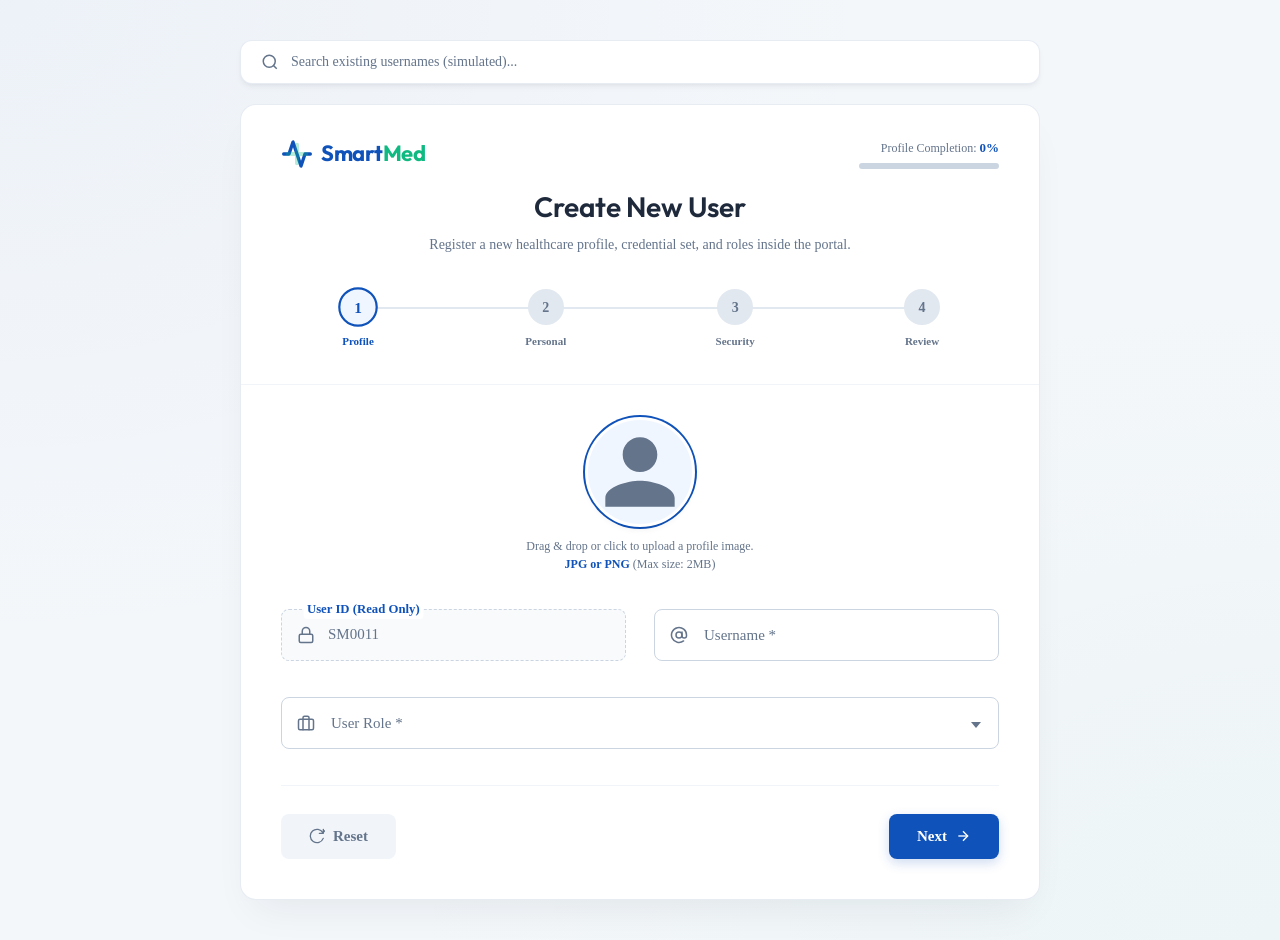
==== commit 3065a587: "my first commit" ====
--- a/index.html
+++ b/index.html
@@ -65,16 +65,11 @@
           <div class="step-indicator-line"></div>
           <div class="step-indicator-node" data-step="3">
             <div class="node-circle">3</div>
-            <span class="node-label">Medical Info</span>
+            <span class="node-label">Security</span>
           </div>
           <div class="step-indicator-line"></div>
           <div class="step-indicator-node" data-step="4">
             <div class="node-circle">4</div>
-            <span class="node-label">Security</span>
-          </div>
-          <div class="step-indicator-line"></div>
-          <div class="step-indicator-node" data-step="5">
-            <div class="node-circle">5</div>
             <span class="node-label">Review</span>
           </div>
         </div>
@@ -169,6 +164,8 @@
                   <option value="Caregiver">Caregiver</option>
                   <option value="Doctor">Doctor</option>
                   <option value="Admin">Admin</option>
+                  <option value="Student">Student</option>
+                  <option value="Others">Others</option>
                 </select>
                 <label for="role">User Role *</label>
               </div>
@@ -315,8 +312,10 @@
             <div class="form-group" id="group-zip">
               <div class="input-container">
                 <span class="field-icon">
-                  <svg viewBox="0 0 24 24" fill="none" stroke="currentColor" stroke-width="2">
-                    <rect x="3" y="4" width="18" height="18" rx="2" ry="2"></rect><line x1="16" y1="2" x2="16" y2="6"></line><line x1="8" y1="2" x2="8" y2="6"></line><line x1="3" y1="10" x2="21" y2="10"></line>
+                  <svg viewBox="0 0 24 24" fill="none" stroke="currentColor" stroke-width="2" stroke-linecap="round" stroke-linejoin="round">
+                    <rect x="4" y="4" width="16" height="16" rx="2"></rect>
+                    <line x1="9" y1="9" x2="15" y2="9"></line>
+                    <line x1="9" y1="13" x2="15" y2="13"></line>
                   </svg>
                 </span>
                 <input type="text" id="zip" placeholder=" " required>
@@ -343,10 +342,6 @@
               <span class="error-message" id="address-error"></span>
             </div>
           </div>
-        </fieldset>
-
-        <!-- STEP 3: Healthcare Information (Dynamic based on selected User Role) -->
-        <fieldset class="form-step-fieldset" id="step-3-fieldset">
           
           <!-- Doctor Specific Fields -->
           <div id="role-fields-doctor" class="dynamic-role-group" style="display: none;">
@@ -615,14 +610,13 @@
                   <input type="tel" id="emergency-phone" placeholder=" ">
                   <label for="emergency-phone">Emergency Phone Number *</label>
                 </div>
-                <span class="error-message" id="emergency-phone-error"></span>
-              </div>
-            </div>
-          </div>
-        </fieldset>
-
-        <!-- STEP 4: Security Details -->
-        <fieldset class="form-step-fieldset" id="step-4-fieldset">
+              <span class="error-message" id="emergency-phone-error"></span>
+            </div>
+          </div>
+        </div>
+      </fieldset>
+        <!-- STEP 3: Security Details -->
+        <fieldset class="form-step-fieldset" id="step-3-fieldset">
           <div class="form-grid">
             <!-- Password -->
             <div class="form-group" id="group-password">
@@ -700,8 +694,8 @@
           </div>
         </fieldset>
 
-        <!-- STEP 5: Review & Submit -->
-        <fieldset class="form-step-fieldset" id="step-5-fieldset">
+        <!-- STEP 4: Review & Submit -->
+        <fieldset class="form-step-fieldset" id="step-4-fieldset">
           <div class="review-page-container">
             <h3 class="step-section-heading">Please Review Your Details</h3>
             
@@ -717,14 +711,24 @@
               </div>
             </div>
 
-            <!-- Profile Info Grid -->
+            <!-- Account Profile Info Grid -->
             <div class="review-grid-card">
               <div class="review-section-header">
-                <h4>Account & Personal Information</h4>
+                <h4>Account Profile Information</h4>
                 <button type="button" class="btn-text-action btn-edit-step" data-target-step="1">Edit</button>
               </div>
               <div class="review-info-grid">
                 <div class="review-item"><strong>Username:</strong> <span id="review-username-val">-</span></div>
+              </div>
+            </div>
+
+            <!-- Personal & Address Info Grid -->
+            <div class="review-grid-card">
+              <div class="review-section-header">
+                <h4>Personal & Address Information</h4>
+                <button type="button" class="btn-text-action btn-edit-step" data-target-step="2">Edit</button>
+              </div>
+              <div class="review-info-grid">
                 <div class="review-item"><strong>Email:</strong> <span id="review-email-val">-</span></div>
                 <div class="review-item"><strong>Phone:</strong> <span id="review-phone-val">-</span></div>
                 <div class="review-item"><strong>DOB:</strong> <span id="review-dob-val">-</span></div>
@@ -734,10 +738,10 @@
             </div>
 
             <!-- Healthcare Info Grid -->
-            <div class="review-grid-card" id="review-medical-card">
+            <div class="review-grid-card" id="review-medical-card" style="display: none;">
               <div class="review-section-header">
                 <h4>Healthcare Details</h4>
-                <button type="button" class="btn-text-action btn-edit-step" data-target-step="3">Edit</button>
+                <button type="button" class="btn-text-action btn-edit-step" data-target-step="2">Edit</button>
               </div>
               <div class="review-info-grid" id="review-role-specific-info">
                 <!-- Populated dynamically via JS -->
@@ -748,7 +752,7 @@
             <div class="review-grid-card">
               <div class="review-section-header">
                 <h4>Security Details</h4>
-                <button type="button" class="btn-text-action btn-edit-step" data-target-step="4">Edit</button>
+                <button type="button" class="btn-text-action btn-edit-step" data-target-step="3">Edit</button>
               </div>
               <div class="review-info-grid">
                 <div class="review-item"><strong>Password:</strong> <span id="review-password-val">•••••••• (Secured)</span></div>
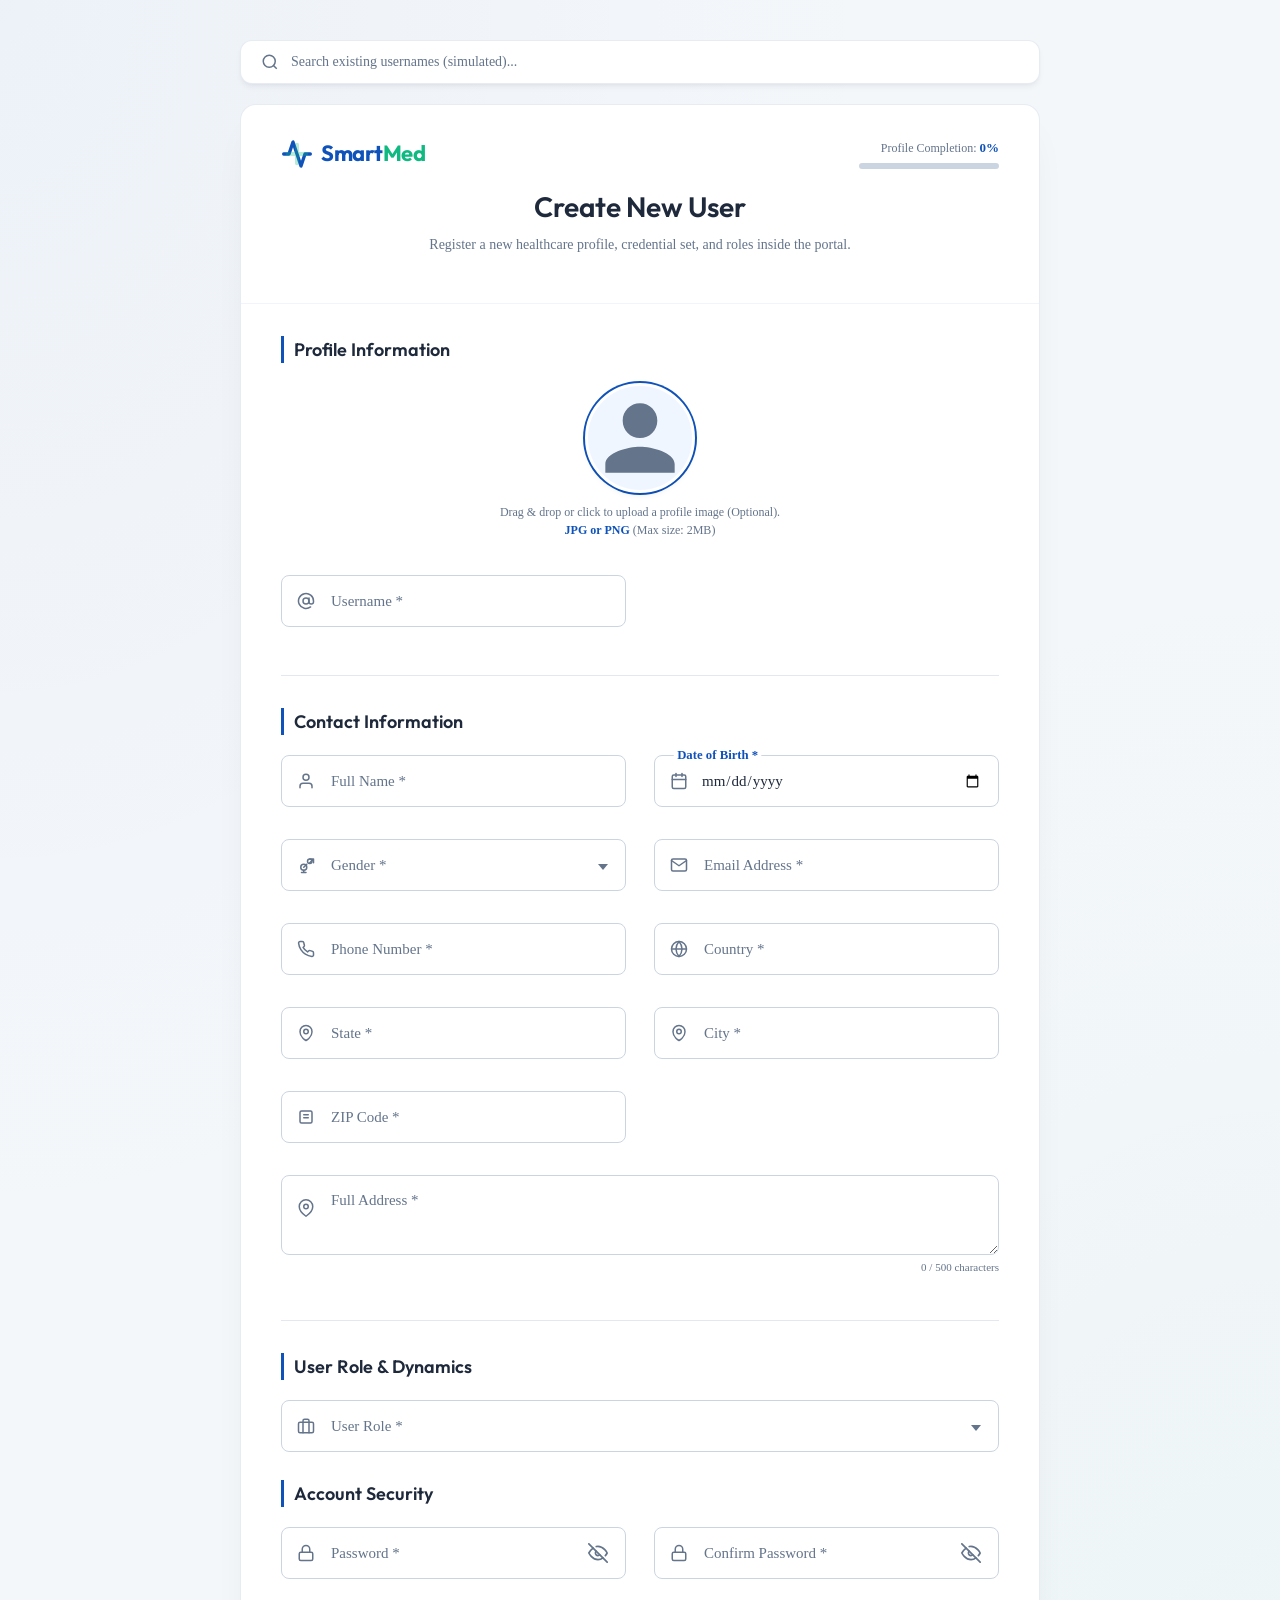
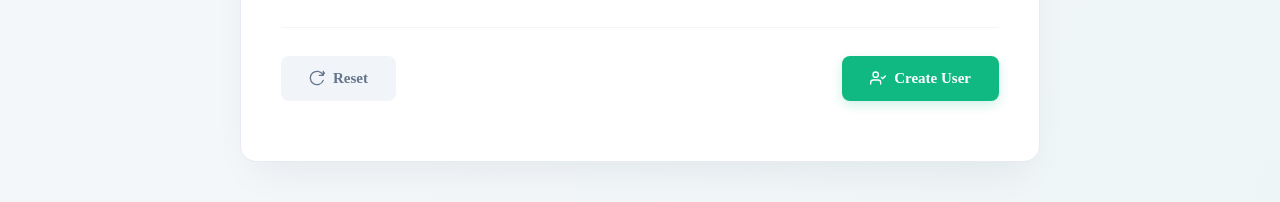
==== commit b668cbd9: "my first change" ====
--- a/index.html
+++ b/index.html
@@ -51,35 +51,15 @@
         <h1 class="card-title" id="wizard-step-title">Create New User</h1>
         <p class="card-subtitle" id="wizard-step-subtitle">Register a new healthcare profile, credential set, and roles inside the portal.</p>
 
-        <!-- Wizard Step Indicators -->
-        <div class="wizard-steps-indicator" id="steps-indicator">
-          <div class="step-indicator-node active" data-step="1">
-            <div class="node-circle">1</div>
-            <span class="node-label">Profile</span>
-          </div>
-          <div class="step-indicator-line"></div>
-          <div class="step-indicator-node" data-step="2">
-            <div class="node-circle">2</div>
-            <span class="node-label">Personal</span>
-          </div>
-          <div class="step-indicator-line"></div>
-          <div class="step-indicator-node" data-step="3">
-            <div class="node-circle">3</div>
-            <span class="node-label">Security</span>
-          </div>
-          <div class="step-indicator-line"></div>
-          <div class="step-indicator-node" data-step="4">
-            <div class="node-circle">4</div>
-            <span class="node-label">Review</span>
-          </div>
-        </div>
       </header>
 
       <!-- Form Body -->
       <form id="user-creation-form" class="form-body" novalidate autocomplete="off">
         
-        <!-- STEP 1: Profile Information -->
-        <fieldset class="form-step-fieldset active" id="step-1-fieldset">
+        <!-- SECTION 1: Profile Information -->
+        <div class="form-section" id="section-profile">
+          <h3 class="step-section-heading">Profile Information</h3>
+          
           <!-- Profile Picture Upload Area -->
           <section class="profile-upload-container">
             <div class="profile-preview-wrapper" id="profile-upload-trigger" aria-label="Upload profile photo">
@@ -110,27 +90,13 @@
               </button>
             </div>
             <p class="upload-instructions" id="photo-instructions">
-              Drag & drop or click to upload a profile image. <br>
+              Drag & drop or click to upload a profile image (Optional). <br>
               <strong>JPG or PNG</strong> (Max size: 2MB)
             </p>
             <span class="error-message" id="profile-photo-error"></span>
           </section>
 
-          <div class="form-grid">
-            <!-- Auto Generated User ID (Read-only) -->
-            <div class="form-group" id="group-userid">
-              <div class="input-container">
-                <span class="field-icon">
-                  <svg viewBox="0 0 24 24" fill="none" stroke="currentColor" stroke-width="2" stroke-linecap="round" stroke-linejoin="round">
-                    <rect x="3" y="11" width="18" height="11" rx="2" ry="2" />
-                    <path d="M7 11V7a5 5 0 0 1 10 0v4" />
-                  </svg>
-                </span>
-                <input type="text" id="userid" placeholder=" " readonly class="readonly-input">
-                <label for="userid">User ID (Read Only)</label>
-              </div>
-            </div>
-
+          <div class="form-grid single-column-grid">
             <!-- Username with Availability Status -->
             <div class="form-group" id="group-username">
               <div class="input-container">
@@ -148,7 +114,185 @@
               </div>
               <span class="error-message" id="username-error"></span>
             </div>
-
+          </div>
+        </div>
+
+        <!-- SECTION 2: Contact Information -->
+        <div class="form-section" id="section-contact">
+          <h3 class="step-section-heading">Contact Information</h3>
+          <div class="form-grid">
+            <!-- Full Name -->
+            <div class="form-group" id="group-fullname">
+              <div class="input-container">
+                <span class="field-icon">
+                  <svg viewBox="0 0 24 24" fill="none" stroke="currentColor" stroke-width="2" stroke-linecap="round" stroke-linejoin="round">
+                    <path d="M20 21v-2a4 4 0 0 0-4-4H8a4 4 0 0 0-4 4v2" />
+                    <circle cx="12" cy="7" r="4" />
+                  </svg>
+                </span>
+                <input type="text" id="fullname" placeholder=" " required autocomplete="name">
+                <label for="fullname">Full Name *</label>
+              </div>
+              <span class="error-message" id="fullname-error"></span>
+            </div>
+
+            <!-- Date of Birth with Live Age display -->
+            <div class="form-group" id="group-dob">
+              <div class="input-container">
+                <span class="field-icon">
+                  <svg viewBox="0 0 24 24" fill="none" stroke="currentColor" stroke-width="2" stroke-linecap="round" stroke-linejoin="round">
+                    <rect x="3" y="4" width="18" height="18" rx="2" ry="2" />
+                    <line x1="16" y1="2" x2="16" y2="6" />
+                    <line x1="8" y1="2" x2="8" y2="6" />
+                    <line x1="3" y1="10" x2="21" y2="10" />
+                  </svg>
+                </span>
+                <input type="date" id="dob" placeholder=" " required>
+                <label for="dob">Date of Birth *</label>
+              </div>
+              <div class="age-display-wrapper" id="age-display-wrapper" style="display: none;">
+                <span class="age-badge" id="calculated-age">Age: -</span>
+              </div>
+              <span class="error-message" id="dob-error"></span>
+            </div>
+
+            <!-- Gender selection -->
+            <div class="form-group select-group" id="group-gender">
+              <div class="input-container">
+                <span class="field-icon">
+                  <svg viewBox="0 0 24 24" fill="none" stroke="currentColor" stroke-width="2" stroke-linecap="round" stroke-linejoin="round">
+                    <circle cx="9" cy="15" r="4" />
+                    <path d="M17 9l5-5M22 9V4h-5M13 11l-4 4M9 19v3M6 22h6" />
+                    <circle cx="17" cy="7" r="3" />
+                  </svg>
+                </span>
+                <select id="gender" required>
+                  <option value="" disabled selected hidden></option>
+                  <option value="Male">Male</option>
+                  <option value="Female">Female</option>
+                  <option value="Non-binary">Non-binary</option>
+                  <option value="Prefer not to say">Prefer not to say</option>
+                </select>
+                <label for="gender">Gender *</label>
+              </div>
+              <span class="error-message" id="gender-error"></span>
+            </div>
+
+            <!-- Email Address -->
+            <div class="form-group" id="group-email">
+              <div class="input-container">
+                <span class="field-icon">
+                  <svg viewBox="0 0 24 24" fill="none" stroke="currentColor" stroke-width="2" stroke-linecap="round" stroke-linejoin="round">
+                    <path d="M4 4h16c1.1 0 2 .9 2 2v12c0 1.1-.9 2-2 2H4c-1.1 0-2-.9-2-2V6c0-1.1.9-2 2-2z" />
+                    <polyline points="22,6 12,13 2,6" />
+                  </svg>
+                </span>
+                <input type="email" id="email" placeholder=" " required autocomplete="email">
+                <label for="email">Email Address *</label>
+              </div>
+              <span class="error-message" id="email-error"></span>
+            </div>
+
+            <!-- Phone Number -->
+            <div class="form-group" id="group-phone">
+              <div class="input-container">
+                <span class="field-icon">
+                  <svg viewBox="0 0 24 24" fill="none" stroke="currentColor" stroke-width="2" stroke-linecap="round" stroke-linejoin="round">
+                    <path d="M22 16.92v3a2 2 0 0 1-2.18 2 19.79 19.79 0 0 1-8.63-3.07 19.5 19.5 0 0 1-6-6 19.79 19.79 0 0 1-3.07-8.67A2 2 0 0 1 4.11 2h3a2 2 0 0 1 2 1.72 12.84 12.84 0 0 0 .7 2.81 2 2 0 0 1-.45 2.11L8.09 9.91a16 16 0 0 0 6 6l1.27-1.27a2 2 0 0 1 2.11-.45 12.84 12.84 0 0 0 2.81.7A2 2 0 0 1 22 16.92z" />
+                  </svg>
+                </span>
+                <input type="tel" id="phone" placeholder=" " required autocomplete="tel">
+                <label for="phone">Phone Number *</label>
+              </div>
+              <span class="error-message" id="phone-error"></span>
+            </div>
+
+            <!-- Country -->
+            <div class="form-group" id="group-country">
+              <div class="input-container">
+                <span class="field-icon">
+                  <svg viewBox="0 0 24 24" fill="none" stroke="currentColor" stroke-width="2">
+                    <circle cx="12" cy="12" r="10"></circle><line x1="2" y1="12" x2="22" y2="12"></line>
+                    <path d="M12 2a15.3 15.3 0 0 1 4 10 15.3 15.3 0 0 1-4 10 15.3 15.3 0 0 1-4-10 15.3 15.3 0 0 1 4-10z"></path>
+                  </svg>
+                </span>
+                <input type="text" id="country" placeholder=" " required autocomplete="country-name">
+                <label for="country">Country *</label>
+              </div>
+              <span class="error-message" id="country-error"></span>
+            </div>
+
+            <!-- State -->
+            <div class="form-group" id="group-state">
+              <div class="input-container">
+                <span class="field-icon">
+                  <svg viewBox="0 0 24 24" fill="none" stroke="currentColor" stroke-width="2">
+                    <path d="M12 22s-8-4.5-8-11.8A8 8 0 0 1 12 2a8 8 0 0 1 8 8.2c0 7.3-8 11.8-8 11.8z"></path>
+                    <circle cx="12" cy="10" r="3"></circle>
+                  </svg>
+                </span>
+                <input type="text" id="state" placeholder=" " required>
+                <label for="state">State *</label>
+              </div>
+              <span class="error-message" id="state-error"></span>
+            </div>
+
+            <!-- City -->
+            <div class="form-group" id="group-city">
+              <div class="input-container">
+                <span class="field-icon">
+                  <svg viewBox="0 0 24 24" fill="none" stroke="currentColor" stroke-width="2">
+                    <path d="M12 22s-8-4.5-8-11.8A8 8 0 0 1 12 2a8 8 0 0 1 8 8.2c0 7.3-8 11.8-8 11.8z"></path>
+                    <circle cx="12" cy="10" r="3"></circle>
+                  </svg>
+                </span>
+                <input type="text" id="city" placeholder=" " required>
+                <label for="city">City *</label>
+              </div>
+              <span class="error-message" id="city-error"></span>
+            </div>
+
+            <!-- ZIP Code -->
+            <div class="form-group" id="group-zip">
+              <div class="input-container">
+                <span class="field-icon">
+                  <svg viewBox="0 0 24 24" fill="none" stroke="currentColor" stroke-width="2" stroke-linecap="round" stroke-linejoin="round">
+                    <rect x="4" y="4" width="16" height="16" rx="2"></rect>
+                    <line x1="9" y1="9" x2="15" y2="9"></line>
+                    <line x1="9" y1="13" x2="15" y2="13"></line>
+                  </svg>
+                </span>
+                <input type="text" id="zip" placeholder=" " required>
+                <label for="zip">ZIP Code *</label>
+              </div>
+              <span class="error-message" id="zip-error"></span>
+            </div>
+
+            <!-- Full Address text area with character counter -->
+            <div class="form-group textarea-group span-full" id="group-address">
+              <div class="input-container">
+                <span class="field-icon">
+                  <svg viewBox="0 0 24 24" fill="none" stroke="currentColor" stroke-width="2" stroke-linecap="round" stroke-linejoin="round">
+                    <path d="M21 10c0 7-9 13-9 13s-9-6-9-13a9 9 0 0 1 18 0z" />
+                    <circle cx="12" cy="10" r="3" />
+                  </svg>
+                </span>
+                <textarea id="address" placeholder=" " required autocomplete="street-address" maxlength="500"></textarea>
+                <label for="address">Full Address *</label>
+              </div>
+              <div class="char-counter-wrapper">
+                <span class="char-counter" id="address-char-count">0 / 500 characters</span>
+              </div>
+              <span class="error-message" id="address-error"></span>
+            </div>
+          </div>
+        </div>
+
+        <!-- SECTION 3: User Role -->
+        <div class="form-section" id="section-role">
+          <h3 class="step-section-heading">User Role & Dynamics</h3>
+          
+          <div class="form-grid">
             <!-- User Role Select -->
             <div class="form-group select-group span-full" id="group-role">
               <div class="input-container">
@@ -172,180 +316,10 @@
               <span class="error-message" id="role-error"></span>
             </div>
           </div>
-        </fieldset>
-
-        <!-- STEP 2: Personal Details -->
-        <fieldset class="form-step-fieldset" id="step-2-fieldset">
-          <div class="form-grid">
-            <!-- Full Name -->
-            <div class="form-group" id="group-fullname">
-              <div class="input-container">
-                <span class="field-icon">
-                  <svg viewBox="0 0 24 24" fill="none" stroke="currentColor" stroke-width="2" stroke-linecap="round" stroke-linejoin="round">
-                    <path d="M20 21v-2a4 4 0 0 0-4-4H8a4 4 0 0 0-4 4v2" />
-                    <circle cx="12" cy="7" r="4" />
-                  </svg>
-                </span>
-                <input type="text" id="fullname" placeholder=" " required autocomplete="name">
-                <label for="fullname">Full Name *</label>
-              </div>
-              <span class="error-message" id="fullname-error"></span>
-            </div>
-
-            <!-- Date of Birth with Live Age display -->
-            <div class="form-group" id="group-dob">
-              <div class="input-container">
-                <span class="field-icon">
-                  <svg viewBox="0 0 24 24" fill="none" stroke="currentColor" stroke-width="2" stroke-linecap="round" stroke-linejoin="round">
-                    <rect x="3" y="4" width="18" height="18" rx="2" ry="2" />
-                    <line x1="16" y1="2" x2="16" y2="6" />
-                    <line x1="8" y1="2" x2="8" y2="6" />
-                    <line x1="3" y1="10" x2="21" y2="10" />
-                  </svg>
-                </span>
-                <input type="date" id="dob" placeholder=" " required>
-                <label for="dob">Date of Birth *</label>
-              </div>
-              <div class="age-display-wrapper" id="age-display-wrapper" style="display: none;">
-                <span class="age-badge" id="calculated-age">Age: -</span>
-              </div>
-              <span class="error-message" id="dob-error"></span>
-            </div>
-
-            <!-- Gender selection -->
-            <div class="form-group select-group" id="group-gender">
-              <div class="input-container">
-                <span class="field-icon">
-                  <svg viewBox="0 0 24 24" fill="none" stroke="currentColor" stroke-width="2" stroke-linecap="round" stroke-linejoin="round">
-                    <circle cx="9" cy="15" r="4" />
-                    <path d="M17 9l5-5M22 9V4h-5M13 11l-4 4M9 19v3M6 22h6" />
-                    <circle cx="17" cy="7" r="3" />
-                  </svg>
-                </span>
-                <select id="gender" required>
-                  <option value="" disabled selected hidden></option>
-                  <option value="Male">Male</option>
-                  <option value="Female">Female</option>
-                  <option value="Non-binary">Non-binary</option>
-                  <option value="Prefer not to say">Prefer not to say</option>
-                </select>
-                <label for="gender">Gender *</label>
-              </div>
-              <span class="error-message" id="gender-error"></span>
-            </div>
-
-            <!-- Email Address -->
-            <div class="form-group" id="group-email">
-              <div class="input-container">
-                <span class="field-icon">
-                  <svg viewBox="0 0 24 24" fill="none" stroke="currentColor" stroke-width="2" stroke-linecap="round" stroke-linejoin="round">
-                    <path d="M4 4h16c1.1 0 2 .9 2 2v12c0 1.1-.9 2-2 2H4c-1.1 0-2-.9-2-2V6c0-1.1.9-2 2-2z" />
-                    <polyline points="22,6 12,13 2,6" />
-                  </svg>
-                </span>
-                <input type="email" id="email" placeholder=" " required autocomplete="email">
-                <label for="email">Email Address *</label>
-              </div>
-              <span class="error-message" id="email-error"></span>
-            </div>
-
-            <!-- Phone Number -->
-            <div class="form-group" id="group-phone">
-              <div class="input-container">
-                <span class="field-icon">
-                  <svg viewBox="0 0 24 24" fill="none" stroke="currentColor" stroke-width="2" stroke-linecap="round" stroke-linejoin="round">
-                    <path d="M22 16.92v3a2 2 0 0 1-2.18 2 19.79 19.79 0 0 1-8.63-3.07 19.5 19.5 0 0 1-6-6 19.79 19.79 0 0 1-3.07-8.67A2 2 0 0 1 4.11 2h3a2 2 0 0 1 2 1.72 12.84 12.84 0 0 0 .7 2.81 2 2 0 0 1-.45 2.11L8.09 9.91a16 16 0 0 0 6 6l1.27-1.27a2 2 0 0 1 2.11-.45 12.84 12.84 0 0 0 2.81.7A2 2 0 0 1 22 16.92z" />
-                  </svg>
-                </span>
-                <input type="tel" id="phone" placeholder=" " required autocomplete="tel">
-                <label for="phone">Phone Number *</label>
-              </div>
-              <span class="error-message" id="phone-error"></span>
-            </div>
-
-            <!-- Country -->
-            <div class="form-group" id="group-country">
-              <div class="input-container">
-                <span class="field-icon">
-                  <svg viewBox="0 0 24 24" fill="none" stroke="currentColor" stroke-width="2">
-                    <circle cx="12" cy="12" r="10"></circle><line x1="2" y1="12" x2="22" y2="12"></line>
-                    <path d="M12 2a15.3 15.3 0 0 1 4 10 15.3 15.3 0 0 1-4 10 15.3 15.3 0 0 1-4-10 15.3 15.3 0 0 1 4-10z"></path>
-                  </svg>
-                </span>
-                <input type="text" id="country" placeholder=" " required autocomplete="country-name">
-                <label for="country">Country *</label>
-              </div>
-              <span class="error-message" id="country-error"></span>
-            </div>
-
-            <!-- State -->
-            <div class="form-group" id="group-state">
-              <div class="input-container">
-                <span class="field-icon">
-                  <svg viewBox="0 0 24 24" fill="none" stroke="currentColor" stroke-width="2">
-                    <path d="M12 22s-8-4.5-8-11.8A8 8 0 0 1 12 2a8 8 0 0 1 8 8.2c0 7.3-8 11.8-8 11.8z"></path>
-                    <circle cx="12" cy="10" r="3"></circle>
-                  </svg>
-                </span>
-                <input type="text" id="state" placeholder=" " required>
-                <label for="state">State *</label>
-              </div>
-              <span class="error-message" id="state-error"></span>
-            </div>
-
-            <!-- City -->
-            <div class="form-group" id="group-city">
-              <div class="input-container">
-                <span class="field-icon">
-                  <svg viewBox="0 0 24 24" fill="none" stroke="currentColor" stroke-width="2">
-                    <path d="M12 22s-8-4.5-8-11.8A8 8 0 0 1 12 2a8 8 0 0 1 8 8.2c0 7.3-8 11.8-8 11.8z"></path>
-                    <circle cx="12" cy="10" r="3"></circle>
-                  </svg>
-                </span>
-                <input type="text" id="city" placeholder=" " required>
-                <label for="city">City *</label>
-              </div>
-              <span class="error-message" id="city-error"></span>
-            </div>
-
-            <!-- ZIP Code -->
-            <div class="form-group" id="group-zip">
-              <div class="input-container">
-                <span class="field-icon">
-                  <svg viewBox="0 0 24 24" fill="none" stroke="currentColor" stroke-width="2" stroke-linecap="round" stroke-linejoin="round">
-                    <rect x="4" y="4" width="16" height="16" rx="2"></rect>
-                    <line x1="9" y1="9" x2="15" y2="9"></line>
-                    <line x1="9" y1="13" x2="15" y2="13"></line>
-                  </svg>
-                </span>
-                <input type="text" id="zip" placeholder=" " required>
-                <label for="zip">ZIP Code *</label>
-              </div>
-              <span class="error-message" id="zip-error"></span>
-            </div>
-
-            <!-- Full Address text area with character counter -->
-            <div class="form-group textarea-group span-full" id="group-address">
-              <div class="input-container">
-                <span class="field-icon">
-                  <svg viewBox="0 0 24 24" fill="none" stroke="currentColor" stroke-width="2" stroke-linecap="round" stroke-linejoin="round">
-                    <path d="M21 10c0 7-9 13-9 13s-9-6-9-13a9 9 0 0 1 18 0z" />
-                    <circle cx="12" cy="10" r="3" />
-                  </svg>
-                </span>
-                <textarea id="address" placeholder=" " required autocomplete="street-address" maxlength="500"></textarea>
-                <label for="address">Full Address *</label>
-              </div>
-              <div class="char-counter-wrapper">
-                <span class="char-counter" id="address-char-count">0 / 500 characters</span>
-              </div>
-              <span class="error-message" id="address-error"></span>
-            </div>
-          </div>
-          
+
           <!-- Doctor Specific Fields -->
           <div id="role-fields-doctor" class="dynamic-role-group" style="display: none;">
-            <h3 class="step-section-heading">Doctor Information</h3>
+            <h4 class="role-subsection-heading">Doctor Information</h4>
             <div class="form-grid">
               
               <div class="form-group" id="group-doc-employee-id">
@@ -615,8 +589,9 @@
           </div>
         </div>
       </fieldset>
-        <!-- STEP 3: Security Details -->
-        <fieldset class="form-step-fieldset" id="step-3-fieldset">
+        <!-- SECTION 4: Account Security -->
+        <div class="form-section" id="section-security">
+          <h3 class="step-section-heading">Account Security</h3>
           <div class="form-grid">
             <!-- Password -->
             <div class="form-group" id="group-password">
@@ -692,76 +667,9 @@
               </ul>
             </div>
           </div>
-        </fieldset>
-
-        <!-- STEP 4: Review & Submit -->
-        <fieldset class="form-step-fieldset" id="step-4-fieldset">
-          <div class="review-page-container">
-            <h3 class="step-section-heading">Please Review Your Details</h3>
-            
-            <div class="review-section-card">
-              <!-- Review Profile Header -->
-              <div class="review-profile-header">
-                <img id="review-profile-img" src="" alt="Profile Preview">
-                <div class="review-profile-meta">
-                  <h4 id="review-display-name">John Doe</h4>
-                  <p class="role-badge-pill" id="review-display-role">Doctor</p>
-                  <p class="userid-subtext">User ID: <span id="review-display-userid">SM0001</span></p>
-                </div>
-              </div>
-            </div>
-
-            <!-- Account Profile Info Grid -->
-            <div class="review-grid-card">
-              <div class="review-section-header">
-                <h4>Account Profile Information</h4>
-                <button type="button" class="btn-text-action btn-edit-step" data-target-step="1">Edit</button>
-              </div>
-              <div class="review-info-grid">
-                <div class="review-item"><strong>Username:</strong> <span id="review-username-val">-</span></div>
-              </div>
-            </div>
-
-            <!-- Personal & Address Info Grid -->
-            <div class="review-grid-card">
-              <div class="review-section-header">
-                <h4>Personal & Address Information</h4>
-                <button type="button" class="btn-text-action btn-edit-step" data-target-step="2">Edit</button>
-              </div>
-              <div class="review-info-grid">
-                <div class="review-item"><strong>Email:</strong> <span id="review-email-val">-</span></div>
-                <div class="review-item"><strong>Phone:</strong> <span id="review-phone-val">-</span></div>
-                <div class="review-item"><strong>DOB:</strong> <span id="review-dob-val">-</span></div>
-                <div class="review-item"><strong>Gender:</strong> <span id="review-gender-val">-</span></div>
-                <div class="review-item span-full"><strong>Address:</strong> <span id="review-address-val">-</span></div>
-              </div>
-            </div>
-
-            <!-- Healthcare Info Grid -->
-            <div class="review-grid-card" id="review-medical-card" style="display: none;">
-              <div class="review-section-header">
-                <h4>Healthcare Details</h4>
-                <button type="button" class="btn-text-action btn-edit-step" data-target-step="2">Edit</button>
-              </div>
-              <div class="review-info-grid" id="review-role-specific-info">
-                <!-- Populated dynamically via JS -->
-              </div>
-            </div>
-
-            <!-- Security Grid -->
-            <div class="review-grid-card">
-              <div class="review-section-header">
-                <h4>Security Details</h4>
-                <button type="button" class="btn-text-action btn-edit-step" data-target-step="3">Edit</button>
-              </div>
-              <div class="review-info-grid">
-                <div class="review-item"><strong>Password:</strong> <span id="review-password-val">•••••••• (Secured)</span></div>
-              </div>
-            </div>
-          </div>
-        </fieldset>
-
-        <!-- Form Actions Footer (Wizard Navigation Controls) -->
+        </div>
+
+        <!-- Form Actions Footer -->
         <footer class="form-actions" id="wizard-form-actions">
           <div class="left-actions">
             <button type="button" class="btn btn-secondary" id="reset-btn">
@@ -772,25 +680,13 @@
             </button>
           </div>
           <div class="right-actions">
-            <button type="button" class="btn btn-secondary" id="prev-btn" style="display: none;">
-              <svg viewBox="0 0 24 24" fill="none" stroke="currentColor" stroke-width="2" style="width: 16px; height: 16px;">
-                <line x1="19" y1="12" x2="5" y2="12"></line><polyline points="12 19 5 12 12 5"></polyline>
-              </svg>
-              Back
-            </button>
-            <button type="button" class="btn btn-primary" id="next-btn">
-              Next
-              <svg viewBox="0 0 24 24" fill="none" stroke="currentColor" stroke-width="2" style="width: 16px; height: 16px;">
-                <line x1="5" y1="12" x2="19" y2="12"></line><polyline points="12 5 19 12 12 19"></polyline>
-              </svg>
-            </button>
-            <button type="submit" class="btn btn-primary btn-success" id="submit-btn" style="display: none;">
+            <button type="submit" class="btn btn-primary btn-success" id="submit-btn">
               <svg viewBox="0 0 24 24" fill="none" stroke="currentColor" stroke-width="2" stroke-linecap="round" stroke-linejoin="round" style="width: 16px; height: 16px;">
                 <path d="M16 21v-2a4 4 0 0 0-4-4H5a4 4 0 0 0-4 4v2" />
                 <circle cx="8.5" cy="7" r="4" />
                 <polyline points="17 11 19 13 23 9" />
               </svg>
-              Submit Credentials
+              Create User
             </button>
           </div>
         </footer>
@@ -836,6 +732,10 @@
       <p class="success-desc">The new SmartMed credentials and portal configurations have been initialized.</p>
       
       <!-- Summarized Created Details Card -->
+      <div class="success-avatar-container">
+        <img src="" alt="Profile Photo" id="res-photo" class="success-avatar">
+      </div>
+      
       <div class="success-details">
         <div><strong>User ID:</strong> <span id="res-userid">-</span></div>
         <div><strong>Name:</strong> <span id="res-fullname">-</span></div>
--- a/style.css
+++ b/style.css
@@ -306,113 +306,32 @@
   margin-bottom: 24px;
 }
 
-/* --- MULTI-STEP WIZARD PROGRESS INDICATOR --- */
-.wizard-steps-indicator {
-  display: flex;
-  justify-content: space-between;
-  align-items: center;
-  position: relative;
-  width: 100%;
-  max-width: 600px;
-  margin: 0 auto;
-  padding: 10px 0;
-}
-
-.step-indicator-node {
-  display: flex;
-  flex-direction: column;
-  align-items: center;
-  gap: 8px;
-  z-index: 2;
-  cursor: pointer;
-}
-
-.node-circle {
-  width: 36px;
-  height: 36px;
-  border-radius: 50%;
-  background-color: #e2e8f0;
-  color: var(--text-muted);
-  font-weight: 600;
-  font-size: 14px;
-  display: flex;
-  align-items: center;
-  justify-content: center;
-  border: 2px solid transparent;
-  transition: background-color var(--transition-normal), color var(--transition-normal), border-color var(--transition-normal), transform var(--transition-fast);
-}
-
-.node-label {
-  font-size: 11px;
-  font-weight: 600;
-  color: var(--text-muted);
-  transition: color var(--transition-normal);
-}
-
-.step-indicator-line {
-  flex: 1;
-  height: 2px;
-  background-color: #e2e8f0;
-  margin: 0 -8px;
-  margin-bottom: 22px;
-  z-index: 1;
-  transition: background-color var(--transition-normal);
-}
-
-/* Active State */
-.step-indicator-node.active .node-circle {
-  background-color: var(--primary-blue-light);
-  color: var(--primary-blue);
-  border-color: var(--primary-blue);
-  transform: scale(1.1);
-}
-
-.step-indicator-node.active .node-label {
-  color: var(--primary-blue);
-  font-weight: 700;
-}
-
-/* Completed State */
-.step-indicator-node.completed .node-circle {
-  background-color: var(--primary-blue);
-  color: #ffffff;
-  border-color: var(--primary-blue);
-}
-
-.step-indicator-node.completed .node-label {
-  color: var(--primary-blue);
-}
-
-.step-indicator-line.completed {
-  background-color: var(--primary-blue);
-}
-
-
-/* --- FORM BODY & FIELDSETS --- */
 .form-body {
   padding: 32px 40px 40px;
 }
 
-.form-step-fieldset {
-  border: none;
-  outline: none;
-  display: none; /* JavaScript switches between active block */
-}
-
-.form-step-fieldset.active {
-  display: block;
-  animation: stepFadeIn 0.4s cubic-bezier(0.4, 0, 0.2, 1);
-}
-
-@keyframes stepFadeIn {
-  from {
-    opacity: 0;
-    transform: translateY(8px) scale(0.99);
-  }
-  to {
-    opacity: 1;
-    transform: translateY(0) scale(1);
-  }
+/* --- FORM SECTIONS --- */
+.form-section {
+  border-bottom: 1.5px solid #e2e8f0;
+  padding-bottom: 16px;
+  margin-bottom: 32px;
+}
+
+.form-section:last-of-type {
+  border-bottom: none;
+  margin-bottom: 20px;
+  padding-bottom: 0;
+}
+
+.role-subsection-heading {
+  font-family: var(--font-headings);
+  font-size: 16px;
+  font-weight: 600;
+  color: var(--text-main);
+  margin-bottom: 18px;
+  margin-top: 24px;
+  border-left: 3px solid var(--accent-green);
+  padding-left: 10px;
 }
 
 
@@ -444,7 +363,14 @@
 }
 
 .profile-preview-wrapper input[type="file"] {
-  display: none;
+  position: absolute;
+  top: 0;
+  left: 0;
+  width: 100%;
+  height: 100%;
+  opacity: 0;
+  cursor: pointer;
+  z-index: 10;
 }
 
 .profile-preview {
@@ -452,6 +378,7 @@
   height: 100%;
   object-fit: cover;
   transition: opacity var(--transition-fast);
+  pointer-events: none;
 }
 
 .upload-overlay {
@@ -472,6 +399,7 @@
   text-transform: uppercase;
   letter-spacing: 0.5px;
   transition: opacity var(--transition-fast);
+  pointer-events: none;
 }
 
 .profile-preview-wrapper:hover .upload-overlay {
@@ -1322,6 +1250,22 @@
   color: var(--text-main);
 }
 
+.success-avatar-container {
+  display: flex;
+  justify-content: center;
+  margin-bottom: 20px;
+}
+
+.success-avatar {
+  width: 90px;
+  height: 90px;
+  border-radius: 50%;
+  object-fit: cover;
+  border: 3px solid #ffffff;
+  box-shadow: var(--shadow-md), 0 0 0 2px var(--primary-blue);
+  background-color: var(--primary-blue-light);
+}
+
 
 /* --- LOADING OVERLAY --- */
 .loading-overlay {
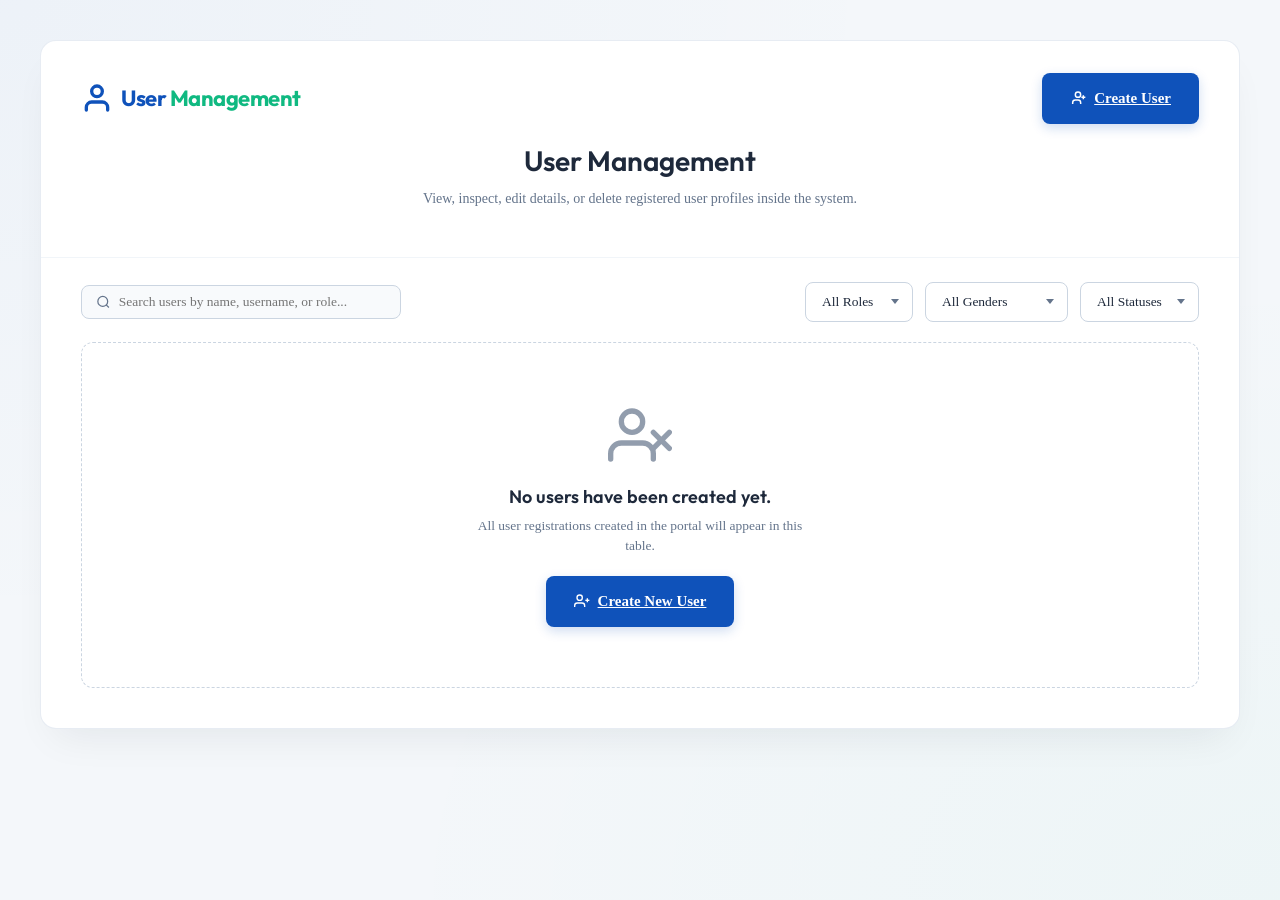
==== commit eea56e5d: "my first change" ====
--- a/index.html
+++ b/index.html
@@ -3,27 +3,13 @@
 <head>
   <meta charset="UTF-8">
   <meta name="viewport" content="width=device-width, initial-scale=1.0">
-  <title>Create New User | SmartMed Care Portal</title>
-  <meta name="description" content="Register new user roles, manage credentials, and configure profiles within the SmartMed healthcare management system.">
+  <title>Users List | Portal</title>
+  <meta name="description" content="View, edit, and manage registered user profiles, credentials, and roles.">
   <link rel="stylesheet" href="style.css">
 </head>
 <body>
 
-  <!-- Search Overlay Button/Trigger and Search Panel -->
-  <div class="search-panel-container">
-    <div class="search-trigger-bar">
-      <div class="search-input-wrapper">
-        <svg class="search-icon" viewBox="0 0 24 24" fill="none" stroke="currentColor" stroke-width="2">
-          <circle cx="11" cy="11" r="8"></circle><line x1="21" y1="21" x2="16.65" y2="16.65"></line>
-        </svg>
-        <input type="text" id="search-username-input" placeholder="Search existing usernames (simulated)..." autocomplete="off">
-        <button type="button" id="clear-search-btn" style="display: none;">&times;</button>
-      </div>
-      <div id="search-results-dropdown" class="search-results-dropdown"></div>
-    </div>
-  </div>
-
-  <main class="container">
+  <main class="container list-container">
     <div class="card">
       
       <!-- Card Header -->
@@ -31,725 +17,248 @@
         <div class="header-top-row">
           <div class="brand">
             <span class="brand-icon">
-              <!-- Professional Heartbeat ECG + Cross Icon -->
+              <!-- Professional User Icon -->
               <svg viewBox="0 0 24 24" fill="none" stroke="currentColor" stroke-width="2.5" stroke-linecap="round" stroke-linejoin="round">
-                <path d="M22 12h-4l-3 9L9 3l-3 9H2" />
-                <path d="M12 5v14M5 12h14" stroke="var(--accent-green)" stroke-width="3" opacity="0.3" />
+                <path d="M20 21v-2a4 4 0 0 0-4-4H8a4 4 0 0 0-4 4v2" />
+                <circle cx="12" cy="7" r="4" />
               </svg>
             </span>
-            <span class="brand-text">Smart<span>Med</span></span>
-          </div>
-          <!-- Live Profile Completion Indicator -->
-          <div class="profile-completion-badge">
-            <span class="badge-text">Profile Completion: <strong id="completion-percentage">0%</strong></span>
-            <div class="badge-progress-bg">
-              <div class="badge-progress-fill" id="completion-fill" style="width: 0%;"></div>
-            </div>
-          </div>
+            <span class="brand-text">User <span>Management</span></span>
+          </div>
+
+          <!-- Only display Create User button -->
+          <a href="create-user.html" class="btn btn-primary" id="btn-create-user-header">
+            <svg viewBox="0 0 24 24" fill="none" stroke="currentColor" stroke-width="2.2" style="width: 16px; height: 16px;">
+              <path d="M16 21v-2a4 4 0 0 0-4-4H8a4 4 0 0 0-4 4v2" />
+              <circle cx="12" cy="7" r="4" />
+              <line x1="20" y1="8" x2="20" y2="14" />
+              <line x1="17" y1="11" x2="23" y2="11" />
+            </svg>
+            Create User
+          </a>
         </div>
         
-        <h1 class="card-title" id="wizard-step-title">Create New User</h1>
-        <p class="card-subtitle" id="wizard-step-subtitle">Register a new healthcare profile, credential set, and roles inside the portal.</p>
-
+        <h1 class="card-title">User Management</h1>
+        <p class="card-subtitle">View, inspect, edit details, or delete registered user profiles inside the system.</p>
       </header>
 
-      <!-- Form Body -->
-      <form id="user-creation-form" class="form-body" novalidate autocomplete="off">
+      <!-- Users List Body -->
+      <div class="form-body" style="padding-top: 24px;">
         
-        <!-- SECTION 1: Profile Information -->
-        <div class="form-section" id="section-profile">
-          <h3 class="step-section-heading">Profile Information</h3>
+        <!-- Table controls bar (search & filters) -->
+        <div class="table-controls-bar" id="controls-bar-wrapper">
+          <div class="search-box-container">
+            <svg viewBox="0 0 24 24" fill="none" stroke="currentColor" stroke-width="2">
+              <circle cx="11" cy="11" r="8"></circle><line x1="21" y1="21" x2="16.65" y2="16.65"></line>
+            </svg>
+            <input type="text" id="search-list-input" placeholder="Search users by name, username, or role..." autocomplete="off">
+            <button type="button" id="clear-search-btn" style="display: none;">&times;</button>
+          </div>
           
-          <!-- Profile Picture Upload Area -->
-          <section class="profile-upload-container">
-            <div class="profile-preview-wrapper" id="profile-upload-trigger" aria-label="Upload profile photo">
-              <input type="file" id="profile-photo" accept="image/png, image/jpeg, image/jpg">
-              <!-- Default Placeholder Image -->
-              <img src="data:image/svg+xml;utf8,<svg xmlns='http://www.w3.org/2000/svg' viewBox='0 0 24 24' fill='%2364748b'><path d='M12 12c2.21 0 4-1.79 4-4s-1.79-4-4-4-4 1.79-4 4 1.79 4 4 4zm0 2c-2.67 0-8 1.34-8 4v2h16v-2c0-2.66-5.33-4-8-4z'/></svg>" alt="Profile Preview" class="profile-preview" id="preview-image">
-              <div class="upload-overlay">
-                <svg viewBox="0 0 24 24">
-                  <path d="M23 19a2 2 0 0 1-2 2H3a2 2 0 0 1-2-2V8a2 2 0 0 1 2-2h4l2-3h6l2 3h4a2 2 0 0 1 2 2z"/>
-                  <circle cx="12" cy="13" r="4"/>
-                </svg>
-                <span>Upload</span>
-              </div>
-            </div>
-            <!-- Upload Control Buttons -->
-            <div class="upload-controls" id="upload-controls" style="display: none;">
-              <button type="button" class="btn-text-action btn-danger" id="remove-photo-btn">
-                <svg viewBox="0 0 24 24" fill="none" stroke="currentColor" stroke-width="2" style="width: 14px; height: 14px; vertical-align: middle;">
-                  <polyline points="3 6 5 6 21 6"></polyline><path d="M19 6v14a2 2 0 0 1-2 2H7a2 2 0 0 1-2-2V6m3 0V4a2 2 0 0 1 2-2h4a2 2 0 0 1 2 2v2"></path>
-                </svg>
-                Remove
-              </button>
-              <button type="button" class="btn-text-action btn-primary-link" id="replace-photo-btn">
-                <svg viewBox="0 0 24 24" fill="none" stroke="currentColor" stroke-width="2" style="width: 14px; height: 14px; vertical-align: middle;">
-                  <path d="M21.5 2v6h-6M21.34 15.57a10 10 0 1 1-.57-8.38l5.67-5.67"></path>
-                </svg>
-                Replace
-              </button>
-            </div>
-            <p class="upload-instructions" id="photo-instructions">
-              Drag & drop or click to upload a profile image (Optional). <br>
-              <strong>JPG or PNG</strong> (Max size: 2MB)
-            </p>
-            <span class="error-message" id="profile-photo-error"></span>
-          </section>
-
-          <div class="form-grid single-column-grid">
-            <!-- Username with Availability Status -->
-            <div class="form-group" id="group-username">
-              <div class="input-container">
-                <span class="field-icon">
-                  <svg viewBox="0 0 24 24" fill="none" stroke="currentColor" stroke-width="2" stroke-linecap="round" stroke-linejoin="round">
-                    <circle cx="12" cy="12" r="4" />
-                    <path d="M16 8v5a3 3 0 0 0 6 0v-1a10 10 0 1 0-3.92 7.94" />
-                  </svg>
-                </span>
-                <input type="text" id="username" placeholder=" " required autocomplete="off">
-                <label for="username">Username *</label>
-              </div>
-              <div class="username-availability-wrapper">
-                <span id="username-status" class="username-status-badge"></span>
-              </div>
-              <span class="error-message" id="username-error"></span>
-            </div>
-          </div>
-        </div>
-
-        <!-- SECTION 2: Contact Information -->
-        <div class="form-section" id="section-contact">
-          <h3 class="step-section-heading">Contact Information</h3>
-          <div class="form-grid">
-            <!-- Full Name -->
-            <div class="form-group" id="group-fullname">
-              <div class="input-container">
-                <span class="field-icon">
-                  <svg viewBox="0 0 24 24" fill="none" stroke="currentColor" stroke-width="2" stroke-linecap="round" stroke-linejoin="round">
-                    <path d="M20 21v-2a4 4 0 0 0-4-4H8a4 4 0 0 0-4 4v2" />
-                    <circle cx="12" cy="7" r="4" />
-                  </svg>
-                </span>
-                <input type="text" id="fullname" placeholder=" " required autocomplete="name">
-                <label for="fullname">Full Name *</label>
-              </div>
-              <span class="error-message" id="fullname-error"></span>
-            </div>
-
-            <!-- Date of Birth with Live Age display -->
-            <div class="form-group" id="group-dob">
-              <div class="input-container">
-                <span class="field-icon">
-                  <svg viewBox="0 0 24 24" fill="none" stroke="currentColor" stroke-width="2" stroke-linecap="round" stroke-linejoin="round">
-                    <rect x="3" y="4" width="18" height="18" rx="2" ry="2" />
-                    <line x1="16" y1="2" x2="16" y2="6" />
-                    <line x1="8" y1="2" x2="8" y2="6" />
-                    <line x1="3" y1="10" x2="21" y2="10" />
-                  </svg>
-                </span>
-                <input type="date" id="dob" placeholder=" " required>
-                <label for="dob">Date of Birth *</label>
-              </div>
-              <div class="age-display-wrapper" id="age-display-wrapper" style="display: none;">
-                <span class="age-badge" id="calculated-age">Age: -</span>
-              </div>
-              <span class="error-message" id="dob-error"></span>
-            </div>
-
-            <!-- Gender selection -->
-            <div class="form-group select-group" id="group-gender">
-              <div class="input-container">
-                <span class="field-icon">
-                  <svg viewBox="0 0 24 24" fill="none" stroke="currentColor" stroke-width="2" stroke-linecap="round" stroke-linejoin="round">
-                    <circle cx="9" cy="15" r="4" />
-                    <path d="M17 9l5-5M22 9V4h-5M13 11l-4 4M9 19v3M6 22h6" />
-                    <circle cx="17" cy="7" r="3" />
-                  </svg>
-                </span>
-                <select id="gender" required>
-                  <option value="" disabled selected hidden></option>
-                  <option value="Male">Male</option>
-                  <option value="Female">Female</option>
-                  <option value="Non-binary">Non-binary</option>
-                  <option value="Prefer not to say">Prefer not to say</option>
-                </select>
-                <label for="gender">Gender *</label>
-              </div>
-              <span class="error-message" id="gender-error"></span>
-            </div>
-
-            <!-- Email Address -->
-            <div class="form-group" id="group-email">
-              <div class="input-container">
-                <span class="field-icon">
-                  <svg viewBox="0 0 24 24" fill="none" stroke="currentColor" stroke-width="2" stroke-linecap="round" stroke-linejoin="round">
-                    <path d="M4 4h16c1.1 0 2 .9 2 2v12c0 1.1-.9 2-2 2H4c-1.1 0-2-.9-2-2V6c0-1.1.9-2 2-2z" />
-                    <polyline points="22,6 12,13 2,6" />
-                  </svg>
-                </span>
-                <input type="email" id="email" placeholder=" " required autocomplete="email">
-                <label for="email">Email Address *</label>
-              </div>
-              <span class="error-message" id="email-error"></span>
-            </div>
-
-            <!-- Phone Number -->
-            <div class="form-group" id="group-phone">
-              <div class="input-container">
-                <span class="field-icon">
-                  <svg viewBox="0 0 24 24" fill="none" stroke="currentColor" stroke-width="2" stroke-linecap="round" stroke-linejoin="round">
-                    <path d="M22 16.92v3a2 2 0 0 1-2.18 2 19.79 19.79 0 0 1-8.63-3.07 19.5 19.5 0 0 1-6-6 19.79 19.79 0 0 1-3.07-8.67A2 2 0 0 1 4.11 2h3a2 2 0 0 1 2 1.72 12.84 12.84 0 0 0 .7 2.81 2 2 0 0 1-.45 2.11L8.09 9.91a16 16 0 0 0 6 6l1.27-1.27a2 2 0 0 1 2.11-.45 12.84 12.84 0 0 0 2.81.7A2 2 0 0 1 22 16.92z" />
-                  </svg>
-                </span>
-                <input type="tel" id="phone" placeholder=" " required autocomplete="tel">
-                <label for="phone">Phone Number *</label>
-              </div>
-              <span class="error-message" id="phone-error"></span>
-            </div>
-
-            <!-- Country -->
-            <div class="form-group" id="group-country">
-              <div class="input-container">
-                <span class="field-icon">
-                  <svg viewBox="0 0 24 24" fill="none" stroke="currentColor" stroke-width="2">
-                    <circle cx="12" cy="12" r="10"></circle><line x1="2" y1="12" x2="22" y2="12"></line>
-                    <path d="M12 2a15.3 15.3 0 0 1 4 10 15.3 15.3 0 0 1-4 10 15.3 15.3 0 0 1-4-10 15.3 15.3 0 0 1 4-10z"></path>
-                  </svg>
-                </span>
-                <input type="text" id="country" placeholder=" " required autocomplete="country-name">
-                <label for="country">Country *</label>
-              </div>
-              <span class="error-message" id="country-error"></span>
-            </div>
-
-            <!-- State -->
-            <div class="form-group" id="group-state">
-              <div class="input-container">
-                <span class="field-icon">
-                  <svg viewBox="0 0 24 24" fill="none" stroke="currentColor" stroke-width="2">
-                    <path d="M12 22s-8-4.5-8-11.8A8 8 0 0 1 12 2a8 8 0 0 1 8 8.2c0 7.3-8 11.8-8 11.8z"></path>
-                    <circle cx="12" cy="10" r="3"></circle>
-                  </svg>
-                </span>
-                <input type="text" id="state" placeholder=" " required>
-                <label for="state">State *</label>
-              </div>
-              <span class="error-message" id="state-error"></span>
-            </div>
-
-            <!-- City -->
-            <div class="form-group" id="group-city">
-              <div class="input-container">
-                <span class="field-icon">
-                  <svg viewBox="0 0 24 24" fill="none" stroke="currentColor" stroke-width="2">
-                    <path d="M12 22s-8-4.5-8-11.8A8 8 0 0 1 12 2a8 8 0 0 1 8 8.2c0 7.3-8 11.8-8 11.8z"></path>
-                    <circle cx="12" cy="10" r="3"></circle>
-                  </svg>
-                </span>
-                <input type="text" id="city" placeholder=" " required>
-                <label for="city">City *</label>
-              </div>
-              <span class="error-message" id="city-error"></span>
-            </div>
-
-            <!-- ZIP Code -->
-            <div class="form-group" id="group-zip">
-              <div class="input-container">
-                <span class="field-icon">
-                  <svg viewBox="0 0 24 24" fill="none" stroke="currentColor" stroke-width="2" stroke-linecap="round" stroke-linejoin="round">
-                    <rect x="4" y="4" width="16" height="16" rx="2"></rect>
-                    <line x1="9" y1="9" x2="15" y2="9"></line>
-                    <line x1="9" y1="13" x2="15" y2="13"></line>
-                  </svg>
-                </span>
-                <input type="text" id="zip" placeholder=" " required>
-                <label for="zip">ZIP Code *</label>
-              </div>
-              <span class="error-message" id="zip-error"></span>
-            </div>
-
-            <!-- Full Address text area with character counter -->
-            <div class="form-group textarea-group span-full" id="group-address">
-              <div class="input-container">
-                <span class="field-icon">
-                  <svg viewBox="0 0 24 24" fill="none" stroke="currentColor" stroke-width="2" stroke-linecap="round" stroke-linejoin="round">
-                    <path d="M21 10c0 7-9 13-9 13s-9-6-9-13a9 9 0 0 1 18 0z" />
-                    <circle cx="12" cy="10" r="3" />
-                  </svg>
-                </span>
-                <textarea id="address" placeholder=" " required autocomplete="street-address" maxlength="500"></textarea>
-                <label for="address">Full Address *</label>
-              </div>
-              <div class="char-counter-wrapper">
-                <span class="char-counter" id="address-char-count">0 / 500 characters</span>
-              </div>
-              <span class="error-message" id="address-error"></span>
-            </div>
-          </div>
-        </div>
-
-        <!-- SECTION 3: User Role -->
-        <div class="form-section" id="section-role">
-          <h3 class="step-section-heading">User Role & Dynamics</h3>
+          <div class="filter-controls">
+            <!-- Role filter -->
+            <div class="filter-group select-group-filter">
+              <select id="filter-role" class="filter-select">
+                <option value="">All Roles</option>
+                <option value="Patient">Patient</option>
+                <option value="Caregiver">Caregiver</option>
+                <option value="Doctor">Doctor</option>
+                <option value="Admin">Admin</option>
+                <option value="Student">Student</option>
+                <option value="Others">Others</option>
+              </select>
+            </div>
+            
+            <!-- Gender filter -->
+            <div class="filter-group select-group-filter">
+              <select id="filter-gender" class="filter-select">
+                <option value="">All Genders</option>
+                <option value="Male">Male</option>
+                <option value="Female">Female</option>
+                <option value="Non-binary">Non-binary</option>
+                <option value="Prefer not to say">Prefer not to say</option>
+              </select>
+            </div>
+            
+            <!-- Status filter -->
+            <div class="filter-group select-group-filter">
+              <select id="filter-status" class="filter-select">
+                <option value="">All Statuses</option>
+                <option value="Active">Active</option>
+                <option value="Inactive">Inactive</option>
+              </select>
+            </div>
+          </div>
+        </div>
+
+        <!-- Table container -->
+        <div class="table-responsive" id="table-wrapper">
+          <table class="users-table" id="users-data-table">
+            <thead>
+              <tr>
+                <th style="width: 25%;">Full Name</th>
+                <th style="width: 20%;">Username</th>
+                <th style="width: 30%;">Email</th>
+                <th style="width: 15%;">Role</th>
+                <th style="width: 10%; text-align: right;">Actions</th>
+              </tr>
+            </thead>
+            <tbody id="users-table-body">
+              <!-- Dynamically populated rows -->
+            </tbody>
+          </table>
+        </div>
+
+        <!-- Pagination controls bar -->
+        <div class="pagination-bar" id="pagination-wrapper">
+          <div class="pagination-left">
+            <span class="pagination-stats" id="pagination-stats">Showing 0 to 0 of 0 entries</span>
+            
+            <div class="rows-selector-group">
+              <label for="rows-per-page">Rows per page:</label>
+              <select id="rows-per-page" class="rows-select">
+                <option value="5">5</option>
+                <option value="10" selected>10</option>
+                <option value="20">20</option>
+                <option value="50">50</option>
+              </select>
+            </div>
+          </div>
           
-          <div class="form-grid">
-            <!-- User Role Select -->
-            <div class="form-group select-group span-full" id="group-role">
-              <div class="input-container">
-                <span class="field-icon">
-                  <svg viewBox="0 0 24 24" fill="none" stroke="currentColor" stroke-width="2" stroke-linecap="round" stroke-linejoin="round">
-                    <rect x="2" y="7" width="20" height="14" rx="2" ry="2" />
-                    <path d="M16 21V5a2 2 0 0 0-2-2h-4a2 2 0 0 0-2 2v16" />
-                  </svg>
-                </span>
-                <select id="role" required>
-                  <option value="" disabled selected hidden></option>
-                  <option value="Patient">Patient</option>
-                  <option value="Caregiver">Caregiver</option>
-                  <option value="Doctor">Doctor</option>
-                  <option value="Admin">Admin</option>
-                  <option value="Student">Student</option>
-                  <option value="Others">Others</option>
-                </select>
-                <label for="role">User Role *</label>
-              </div>
-              <span class="error-message" id="role-error"></span>
-            </div>
-          </div>
-
-          <!-- Doctor Specific Fields -->
-          <div id="role-fields-doctor" class="dynamic-role-group" style="display: none;">
-            <h4 class="role-subsection-heading">Doctor Information</h4>
-            <div class="form-grid">
-              
-              <div class="form-group" id="group-doc-employee-id">
-                <div class="input-container">
-                  <span class="field-icon">
-                    <svg viewBox="0 0 24 24" fill="none" stroke="currentColor" stroke-width="2"><path d="M14 2H6a2 2 0 0 0-2 2v16a2 2 0 0 0 2 2h12a2 2 0 0 0 2-2V8z"></path><polyline points="14 2 14 8 20 8"></polyline><line x1="16" y1="13" x2="8" y2="13"></line><line x1="16" y1="17" x2="8" y2="17"></line><polyline points="10 9 9 9 8 9"></polyline></svg>
-                  </span>
-                  <input type="text" id="doc-employee-id" placeholder=" ">
-                  <label for="doc-employee-id">Employee ID *</label>
-                </div>
-                <span class="error-message" id="doc-employee-id-error"></span>
-              </div>
-
-              <div class="form-group" id="group-doc-department">
-                <div class="input-container">
-                  <span class="field-icon">
-                    <svg viewBox="0 0 24 24" fill="none" stroke="currentColor" stroke-width="2"><rect x="3" y="3" width="18" height="18" rx="2" ry="2"></rect><line x1="9" y1="3" x2="9" y2="21"></line></svg>
-                  </span>
-                  <input type="text" id="doc-department" placeholder=" ">
-                  <label for="doc-department">Department *</label>
-                </div>
-                <span class="error-message" id="doc-department-error"></span>
-              </div>
-
-              <div class="form-group" id="group-doc-license">
-                <div class="input-container">
-                  <span class="field-icon">
-                    <svg viewBox="0 0 24 24" fill="none" stroke="currentColor" stroke-width="2"><path d="M14 2H6a2 2 0 0 0-2 2v16a2 2 0 0 0 2 2h12a2 2 0 0 0 2-2V8z"></path><polyline points="14 2 14 8 20 8"></polyline><line x1="16" y1="13" x2="8" y2="13"></line><line x1="16" y1="17" x2="8" y2="17"></line></svg>
-                  </span>
-                  <input type="text" id="doc-license" placeholder=" ">
-                  <label for="doc-license">Medical License Number *</label>
-                </div>
-                <span class="error-message" id="doc-license-error"></span>
-              </div>
-
-              <div class="form-group" id="group-doc-specialization">
-                <div class="input-container">
-                  <span class="field-icon">
-                    <svg viewBox="0 0 24 24" fill="none" stroke="currentColor" stroke-width="2"><path d="M22 12h-4l-3 9L9 3l-3 9H2"/></svg>
-                  </span>
-                  <input type="text" id="doc-specialization" placeholder=" ">
-                  <label for="doc-specialization">Specialization *</label>
-                </div>
-                <span class="error-message" id="doc-specialization-error"></span>
-              </div>
-
-              <div class="form-group" id="group-doc-experience">
-                <div class="input-container">
-                  <span class="field-icon">
-                    <svg viewBox="0 0 24 24" fill="none" stroke="currentColor" stroke-width="2"><circle cx="12" cy="12" r="10"></circle><polyline points="12 6 12 12 16 14"></polyline></svg>
-                  </span>
-                  <input type="number" id="doc-experience" min="0" max="80" placeholder=" ">
-                  <label for="doc-experience">Experience (Years) *</label>
-                </div>
-                <span class="error-message" id="doc-experience-error"></span>
-              </div>
-
-              <div class="form-group" id="group-doc-joining">
-                <div class="input-container">
-                  <span class="field-icon">
-                    <svg viewBox="0 0 24 24" fill="none" stroke="currentColor" stroke-width="2"><rect x="3" y="4" width="18" height="18" rx="2" ry="2"></rect><line x1="16" y1="2" x2="16" y2="6"></line><line x1="8" y1="2" x2="8" y2="6"></line><line x1="3" y1="10" x2="21" y2="10"></line></svg>
-                  </span>
-                  <input type="date" id="doc-joining" placeholder=" ">
-                  <label for="doc-joining">Joining Date *</label>
-                </div>
-                <span class="error-message" id="doc-joining-error"></span>
-              </div>
-            </div>
-          </div>
-
-          <!-- Patient Specific Fields -->
-          <div id="role-fields-patient" class="dynamic-role-group" style="display: none;">
-            <h3 class="step-section-heading">Patient Details</h3>
-            <div class="form-grid">
-              
-              <div class="form-group" id="group-pat-id">
-                <div class="input-container">
-                  <span class="field-icon">
-                    <svg viewBox="0 0 24 24" fill="none" stroke="currentColor" stroke-width="2"><rect x="3" y="11" width="18" height="11" rx="2" ry="2"></rect><path d="M7 11V7a5 5 0 0 1 10 0v4"></path></svg>
-                  </span>
-                  <input type="text" id="pat-id" placeholder=" " readonly class="readonly-input">
-                  <label for="pat-id">Patient ID (Auto-generated)</label>
-                </div>
-              </div>
-
-              <div class="form-group select-group" id="group-pat-blood">
-                <div class="input-container">
-                  <span class="field-icon">
-                    <svg viewBox="0 0 24 24" fill="none" stroke="currentColor" stroke-width="2"><path d="M12 22C17.5228 22 22 17.5228 22 12C22 6.47715 12 2 12 2C12 2 2 6.47715 2 12C2 17.5228 6.47715 22 12 22Z"></path></svg>
-                  </span>
-                  <select id="pat-blood">
-                    <option value="" disabled selected hidden></option>
-                    <option value="A+">A+</option>
-                    <option value="A-">A-</option>
-                    <option value="B+">B+</option>
-                    <option value="B-">B-</option>
-                    <option value="AB+">AB+</option>
-                    <option value="AB-">AB-</option>
-                    <option value="O+">O+</option>
-                    <option value="O-">O-</option>
-                  </select>
-                  <label for="pat-blood">Blood Group *</label>
-                </div>
-                <span class="error-message" id="pat-blood-error"></span>
-              </div>
-
-              <div class="form-group" id="group-pat-insurance">
-                <div class="input-container">
-                  <span class="field-icon">
-                    <svg viewBox="0 0 24 24" fill="none" stroke="currentColor" stroke-width="2"><rect x="3" y="4" width="18" height="12" rx="2" ry="2"></rect><line x1="3" y1="10" x2="21" y2="10"></line><line x1="7" y1="14" x2="7.01" y2="14"></line><line x1="11" y1="14" x2="13" y2="14"></line></svg>
-                  </span>
-                  <input type="text" id="pat-insurance" placeholder=" ">
-                  <label for="pat-insurance">Insurance Number *</label>
-                </div>
-                <span class="error-message" id="pat-insurance-error"></span>
-              </div>
-
-              <div class="form-group textarea-group span-full" id="group-pat-history">
-                <div class="input-container">
-                  <span class="field-icon">
-                    <svg viewBox="0 0 24 24" fill="none" stroke="currentColor" stroke-width="2"><path d="M14 2H6a2 2 0 0 0-2 2v16a2 2 0 0 0 2 2h12a2 2 0 0 0 2-2V8z"></path><polyline points="14 2 14 8 20 8"></polyline><line x1="16" y1="13" x2="8" y2="13"></line><line x1="16" y1="17" x2="8" y2="17"></line></svg>
-                  </span>
-                  <textarea id="pat-history" placeholder=" " maxlength="500"></textarea>
-                  <label for="pat-history">Medical History (Chronic illnesses, surgeries...)</label>
-                </div>
-                <div class="char-counter-wrapper">
-                  <span class="char-counter" id="pat-history-char-count">0 / 500 characters</span>
-                </div>
-                <span class="error-message" id="pat-history-error"></span>
-              </div>
-
-              <div class="form-group textarea-group span-full" id="group-pat-allergies">
-                <div class="input-container">
-                  <span class="field-icon">
-                    <svg viewBox="0 0 24 24" fill="none" stroke="currentColor" stroke-width="2"><path d="M10.29 3.86L1.82 18a2 2 0 0 0 1.71 3h16.94a2 2 0 0 0 1.71-3L13.71 3.86a2 2 0 0 0-3.42 0z"></path><line x1="12" y1="9" x2="12" y2="13"></line><line x1="12" y1="17" x2="12.01" y2="17"></line></svg>
-                  </span>
-                  <textarea id="pat-allergies" placeholder=" " maxlength="500"></textarea>
-                  <label for="pat-allergies">Known Allergies (Food, medication, environment...)</label>
-                </div>
-                <div class="char-counter-wrapper">
-                  <span class="char-counter" id="pat-allergies-char-count">0 / 500 characters</span>
-                </div>
-                <span class="error-message" id="pat-allergies-error"></span>
-              </div>
-
-            </div>
-          </div>
-
-          <!-- Caregiver Specific Fields -->
-          <div id="role-fields-caregiver" class="dynamic-role-group" style="display: none;">
-            <h3 class="step-section-heading">Caregiver Details</h3>
-            <div class="form-grid">
-              
-              <div class="form-group" id="group-car-employee-id">
-                <div class="input-container">
-                  <span class="field-icon">
-                    <svg viewBox="0 0 24 24" fill="none" stroke="currentColor" stroke-width="2"><path d="M14 2H6a2 2 0 0 0-2 2v16a2 2 0 0 0 2 2h12a2 2 0 0 0 2-2V8z"></path><polyline points="14 2 14 8 20 8"></polyline><line x1="16" y1="13" x2="8" y2="13"></line><line x1="16" y1="17" x2="8" y2="17"></line><polyline points="10 9 9 9 8 9"></polyline></svg>
-                  </span>
-                  <input type="text" id="car-employee-id" placeholder=" ">
-                  <label for="car-employee-id">Caregiver ID *</label>
-                </div>
-                <span class="error-message" id="car-employee-id-error"></span>
-              </div>
-
-              <div class="form-group" id="group-car-relationship">
-                <div class="input-container">
-                  <span class="field-icon">
-                    <svg viewBox="0 0 24 24" fill="none" stroke="currentColor" stroke-width="2"><path d="M17 21v-2a4 4 0 0 0-4-4H5a4 4 0 0 0-4 4v2"></path><circle cx="9" cy="7" r="4"></circle><path d="M23 21v-2a4 4 0 0 0-3-3.87"></path><path d="M16 3.13a4 4 0 0 1 0 7.75"></path></svg>
-                  </span>
-                  <input type="text" id="car-relationship" placeholder=" ">
-                  <label for="car-relationship">Relationship/Type * (e.g. Nurse, Family, In-Home)</label>
-                </div>
-                <span class="error-message" id="car-relationship-error"></span>
-              </div>
-
-              <div class="form-group" id="group-car-assigned-patient">
-                <div class="input-container">
-                  <span class="field-icon">
-                    <svg viewBox="0 0 24 24" fill="none" stroke="currentColor" stroke-width="2"><path d="M20 21v-2a4 4 0 0 0-4-4H8a4 4 0 0 0-4 4v2"></path><circle cx="12" cy="7" r="4"></circle></svg>
-                  </span>
-                  <input type="text" id="car-assigned-patient" placeholder=" ">
-                  <label for="car-assigned-patient">Assigned Patient Name/ID *</label>
-                </div>
-                <span class="error-message" id="car-assigned-patient-error"></span>
-              </div>
-
-              <div class="form-group select-group" id="group-car-shift">
-                <div class="input-container">
-                  <span class="field-icon">
-                    <svg viewBox="0 0 24 24" fill="none" stroke="currentColor" stroke-width="2"><circle cx="12" cy="12" r="10"></circle><polyline points="12 6 12 12 16 14"></polyline></svg>
-                  </span>
-                  <select id="car-shift">
-                    <option value="" disabled selected hidden></option>
-                    <option value="Morning">Morning Shift</option>
-                    <option value="Afternoon">Afternoon Shift</option>
-                    <option value="Night">Night Shift</option>
-                  </select>
-                  <label for="car-shift">Shift Assignment *</label>
-                </div>
-                <span class="error-message" id="car-shift-error"></span>
-              </div>
-
-            </div>
-          </div>
-
-          <!-- Admin Placeholder Field (If Role is Admin) -->
-          <div id="role-fields-admin" class="dynamic-role-group" style="display: none;">
-            <h3 class="step-section-heading">Administrator Settings</h3>
-            <div class="admin-notice-card">
-              <svg viewBox="0 0 24 24" fill="none" stroke="var(--primary-blue)" stroke-width="2" style="width: 28px; height: 28px;">
-                <circle cx="12" cy="12" r="10"></circle><line x1="12" y1="16" x2="12" y2="12"></line><line x1="12" y1="8" x2="12.01" y2="8"></line>
+          <div class="pagination-right">
+            <button type="button" class="btn-pagination" id="btn-prev-page" disabled>
+              <svg viewBox="0 0 24 24" fill="none" stroke="currentColor" stroke-width="2" style="width: 14px; height: 14px;">
+                <polyline points="15 18 9 12 15 6"></polyline>
               </svg>
-              <div>
-                <p class="notice-title">System Administrator Account</p>
-                <p class="notice-desc">No additional healthcare medical profiles are required for Administrative accounts. Administrative controls will be configured post-creation.</p>
-              </div>
-            </div>
-          </div>
-
-          <!-- Emergency Contact Section (Always shown for Patients and Caregivers, hidden for Doctor/Admin if desired, but let's make it show dynamically for Doctor, Patient, Caregiver. In fact, prompt says: Patient -> emergency contact; Caregiver -> emergency contact. Let's make it display for Patient & Caregiver roles, and hide otherwise). -->
-          <div id="emergency-contact-group" class="emergency-contact-group" style="display: none; margin-top: 24px;">
-            <h3 class="step-section-heading">Emergency Contact Details</h3>
-            <div class="form-grid">
-              <!-- Name -->
-              <div class="form-group" id="group-emergency-name">
-                <div class="input-container">
-                  <span class="field-icon">
-                    <svg viewBox="0 0 24 24" fill="none" stroke="currentColor" stroke-width="2">
-                      <path d="M20 21v-2a4 4 0 0 0-4-4H8a4 4 0 0 0-4 4v2" />
-                      <circle cx="12" cy="7" r="4" />
-                    </svg>
-                  </span>
-                  <input type="text" id="emergency-name" placeholder=" ">
-                  <label for="emergency-name">Emergency Contact Name *</label>
-                </div>
-                <span class="error-message" id="emergency-name-error"></span>
-              </div>
-
-              <!-- Relationship -->
-              <div class="form-group" id="group-emergency-relation">
-                <div class="input-container">
-                  <span class="field-icon">
-                    <svg viewBox="0 0 24 24" fill="none" stroke="currentColor" stroke-width="2">
-                      <path d="M17 21v-2a4 4 0 0 0-4-4H5a4 4 0 0 0-4 4v2" />
-                      <circle cx="9" cy="7" r="4" />
-                    </svg>
-                  </span>
-                  <input type="text" id="emergency-relation" placeholder=" ">
-                  <label for="emergency-relation">Relationship * (e.g. Spouse, Parent)</label>
-                </div>
-                <span class="error-message" id="emergency-relation-error"></span>
-              </div>
-
-              <!-- Phone Number -->
-              <div class="form-group" id="group-emergency-phone">
-                <div class="input-container">
-                  <span class="field-icon">
-                    <svg viewBox="0 0 24 24" fill="none" stroke="currentColor" stroke-width="2">
-                      <path d="M22 16.92v3a2 2 0 0 1-2.18 2 19.79 19.79 0 0 1-8.63-3.07 19.5 19.5 0 0 1-6-6 19.79 19.79 0 0 1-3.07-8.67A2 2 0 0 1 4.11 2h3a2 2 0 0 1 2 1.72 12.84 12.84 0 0 0 .7 2.81 2 2 0 0 1-.45 2.11L8.09 9.91a16 16 0 0 0 6 6l1.27-1.27a2 2 0 0 1 2.11-.45 12.84 12.84 0 0 0 2.81.7A2 2 0 0 1 22 16.92z" />
-                    </svg>
-                  </span>
-                  <input type="tel" id="emergency-phone" placeholder=" ">
-                  <label for="emergency-phone">Emergency Phone Number *</label>
-                </div>
-              <span class="error-message" id="emergency-phone-error"></span>
-            </div>
-          </div>
-        </div>
-      </fieldset>
-        <!-- SECTION 4: Account Security -->
-        <div class="form-section" id="section-security">
-          <h3 class="step-section-heading">Account Security</h3>
-          <div class="form-grid">
-            <!-- Password -->
-            <div class="form-group" id="group-password">
-              <div class="input-container">
-                <span class="field-icon">
-                  <svg viewBox="0 0 24 24" fill="none" stroke="currentColor" stroke-width="2" stroke-linecap="round" stroke-linejoin="round">
-                    <rect x="3" y="11" width="18" height="11" rx="2" ry="2" />
-                    <path d="M7 11V7a5 5 0 0 1 10 0v4" />
-                  </svg>
-                </span>
-                <input type="password" id="password" placeholder=" " required autocomplete="new-password">
-                <label for="password">Password *</label>
-                <button type="button" class="password-toggle-btn" id="toggle-password" aria-label="Toggle password visibility">
-                  <!-- Eye closed svg default -->
-                  <svg viewBox="0 0 24 24" fill="none" stroke="currentColor" stroke-width="2" stroke-linecap="round" stroke-linejoin="round">
-                    <path d="M17.94 17.94A10.07 10.07 0 0 1 12 20c-7 0-11-8-11-8a18.45 18.45 0 0 1 5.06-5.94M9.9 4.24A9.12 9.12 0 0 1 12 4c7 0 11 8 11 8a18.5 18.5 0 0 1-2.16 3.19m-6.72-1.07a3 3 0 1 1-4.24-4.24" />
-                    <line x1="1" y1="1" x2="23" y2="23" />
-                  </svg>
-                </button>
-              </div>
-              <span class="error-message" id="password-error"></span>
-            </div>
-
-            <!-- Confirm Password -->
-            <div class="form-group" id="group-confirm-password">
-              <div class="input-container">
-                <span class="field-icon">
-                  <svg viewBox="0 0 24 24" fill="none" stroke="currentColor" stroke-width="2" stroke-linecap="round" stroke-linejoin="round">
-                    <rect x="3" y="11" width="18" height="11" rx="2" ry="2" />
-                    <path d="M7 11V7a5 5 0 0 1 10 0v4" />
-                  </svg>
-                </span>
-                <input type="password" id="confirm-password" placeholder=" " required autocomplete="new-password">
-                <label for="confirm-password">Confirm Password *</label>
-                <button type="button" class="password-toggle-btn" id="toggle-confirm-password" aria-label="Toggle password visibility">
-                  <svg viewBox="0 0 24 24" fill="none" stroke="currentColor" stroke-width="2" stroke-linecap="round" stroke-linejoin="round">
-                    <path d="M17.94 17.94A10.07 10.07 0 0 1 12 20c-7 0-11-8-11-8a18.45 18.45 0 0 1 5.06-5.94M9.9 4.24A9.12 9.12 0 0 1 12 4c7 0 11 8 11 8a18.5 18.5 0 0 1-2.16 3.19m-6.72-1.07a3 3 0 1 1-4.24-4.24" />
-                    <line x1="1" y1="1" x2="23" y2="23" />
-                  </svg>
-                </button>
-              </div>
-              <span class="error-message" id="confirm-password-error"></span>
-            </div>
-
-            <!-- Password Strength Indicator Helper Box -->
-            <div class="password-strength-box" id="strength-box">
-              <div class="strength-header">
-                <span>Password Security:</span>
-                <span id="strength-label" style="color: var(--text-error)">Very Weak</span>
-              </div>
-              <div class="strength-meter">
-                <div class="strength-bar" id="bar-1"></div>
-                <div class="strength-bar" id="bar-2"></div>
-                <div class="strength-bar" id="bar-3"></div>
-              </div>
-              <ul class="strength-criteria">
-                <li class="criteria-item" id="rule-length">
-                  <svg viewBox="0 0 24 24"><circle cx="12" cy="12" r="10"/><path d="M12 8v4l3 3"/></svg>
-                  At least 8 characters
-                </li>
-                <li class="criteria-item" id="rule-upper-lower">
-                  <svg viewBox="0 0 24 24"><circle cx="12" cy="12" r="10"/><path d="M12 8v4l3 3"/></svg>
-                  Uppercase & lowercase letters
-                </li>
-                <li class="criteria-item" id="rule-number">
-                  <svg viewBox="0 0 24 24"><circle cx="12" cy="12" r="10"/><path d="M12 8v4l3 3"/></svg>
-                  At least one digit (0-9)
-                </li>
-                <li class="criteria-item" id="rule-special">
-                  <svg viewBox="0 0 24 24"><circle cx="12" cy="12" r="10"/><path d="M12 8v4l3 3"/></svg>
-                  At least one special char
-                </li>
-              </ul>
-            </div>
-          </div>
-        </div>
-
-        <!-- Form Actions Footer -->
-        <footer class="form-actions" id="wizard-form-actions">
-          <div class="left-actions">
-            <button type="button" class="btn btn-secondary" id="reset-btn">
-              <svg viewBox="0 0 24 24" fill="none" stroke="currentColor" stroke-width="2" stroke-linecap="round" stroke-linejoin="round" style="width: 16px; height: 16px;">
-                <path d="M21.5 2v6h-6M21.34 15.57a10 10 0 1 1-.57-8.38l5.67-5.67"/>
+              Prev
+            </button>
+            <div class="pagination-pages" id="pagination-pages-list">
+              <!-- Page numbers will be dynamically rendered here -->
+            </div>
+            <button type="button" class="btn-pagination" id="btn-next-page" disabled>
+              Next
+              <svg viewBox="0 0 24 24" fill="none" stroke="currentColor" stroke-width="2" style="width: 14px; height: 14px;">
+                <polyline points="9 18 15 12 9 6"></polyline>
               </svg>
-              Reset
             </button>
           </div>
-          <div class="right-actions">
-            <button type="submit" class="btn btn-primary btn-success" id="submit-btn">
-              <svg viewBox="0 0 24 24" fill="none" stroke="currentColor" stroke-width="2" stroke-linecap="round" stroke-linejoin="round" style="width: 16px; height: 16px;">
-                <path d="M16 21v-2a4 4 0 0 0-4-4H5a4 4 0 0 0-4 4v2" />
-                <circle cx="8.5" cy="7" r="4" />
-                <polyline points="17 11 19 13 23 9" />
-              </svg>
-              Create User
-            </button>
-          </div>
-        </footer>
-
-      </form>
+        </div>
+
+        <!-- Empty State Container -->
+        <div class="empty-state-card" id="empty-state-wrapper" style="display: none;">
+          <svg class="empty-state-icon" viewBox="0 0 24 24" fill="none" stroke="currentColor" stroke-width="2" stroke-linecap="round" stroke-linejoin="round">
+            <path d="M17 21v-2a4 4 0 0 0-4-4H5a4 4 0 0 0-4 4v2" />
+            <circle cx="9" cy="7" r="4" />
+            <line x1="23" y1="11" x2="17" y2="17" />
+            <line x1="17" y1="11" x2="23" y2="17" />
+          </svg>
+          <h3 class="empty-state-title">No users have been created yet.</h3>
+          <p class="empty-state-desc">All user registrations created in the portal will appear in this table.</p>
+          <a href="create-user.html" class="btn btn-primary">
+            <svg viewBox="0 0 24 24" fill="none" stroke="currentColor" stroke-width="2" style="width: 16px; height: 16px;">
+              <path d="M16 21v-2a4 4 0 0 0-4-4H5a4 4 0 0 0-4 4v2" />
+              <circle cx="8.5" cy="7" r="4" />
+              <line x1="20" y1="8" x2="20" y2="14" />
+              <line x1="17" y1="11" x2="23" y2="11" />
+            </svg>
+            Create New User
+          </a>
+        </div>
+
+      </div>
     </div>
   </main>
 
-  <!-- Simulating Backend Post Loading Animation Overlay -->
-  <div class="loading-overlay" id="loading-overlay" aria-hidden="true" role="presentation">
-    <div class="spinner"></div>
-    <span class="loading-text">Validating & creating credentials...</span>
+  <!-- View Details Modal Overlay -->
+  <div class="success-modal" id="view-details-modal" aria-hidden="true" role="dialog" aria-labelledby="detail-modal-name">
+    <div class="success-card detail-modal-card">
+      
+      <!-- Detail Card Header -->
+      <div class="detail-modal-header">
+        <img src="" alt="Avatar" id="detail-avatar" class="detail-modal-avatar">
+        <div class="detail-modal-title-area">
+          <span id="detail-name" class="detail-modal-name">-</span>
+          <div class="detail-modal-meta">
+            <span id="detail-userid" class="user-id-txt">-</span>
+            <span id="detail-role-badge" class="badge-role">-</span>
+            <span id="detail-status-badge" class="badge-status">-</span>
+          </div>
+        </div>
+      </div>
+
+      <!-- Detail Grid Content -->
+      <div class="detail-grid-container" id="detail-grid">
+        <div class="detail-grid-item">
+          <span class="detail-label-txt">Username</span>
+          <span id="detail-username" class="detail-value-txt">-</span>
+        </div>
+        <div class="detail-grid-item">
+          <span class="detail-label-txt">Gender</span>
+          <span id="detail-gender" class="detail-value-txt">-</span>
+        </div>
+        <div class="detail-grid-item">
+          <span class="detail-label-txt">Date of Birth</span>
+          <span id="detail-dob" class="detail-value-txt">-</span>
+        </div>
+        <div class="detail-grid-item">
+          <span class="detail-label-txt">Email Address</span>
+          <span id="detail-email" class="detail-value-txt">-</span>
+        </div>
+        <div class="detail-grid-item">
+          <span class="detail-label-txt">Phone Number</span>
+          <span id="detail-phone" class="detail-value-txt">-</span>
+        </div>
+        <div class="detail-grid-item">
+          <span class="detail-label-txt">Country / Region</span>
+          <span id="detail-country" class="detail-value-txt">-</span>
+        </div>
+        <div class="detail-grid-item">
+          <span class="detail-label-txt">State / City</span>
+          <span id="detail-location" class="detail-value-txt">-</span>
+        </div>
+        <div class="detail-grid-item">
+          <span class="detail-label-txt">ZIP Code</span>
+          <span id="detail-zip" class="detail-value-txt">-</span>
+        </div>
+        <div class="detail-grid-item span-2">
+          <span class="detail-label-txt">Full Address</span>
+          <span id="detail-address" class="detail-value-txt">-</span>
+        </div>
+        <div class="detail-grid-item span-2">
+          <span class="detail-label-txt">Created Date</span>
+          <span id="detail-created" class="detail-value-txt">-</span>
+        </div>
+
+        <!-- Dynamic Role Section (Injected via JS) -->
+        <div class="detail-grid-item span-2" id="detail-role-section-wrapper" style="border-top: 1px dashed var(--border-color); padding-top: 12px; margin-top: 4px;">
+          <!-- Custom attributes will show here -->
+        </div>
+      </div>
+
+      <!-- Action Button -->
+      <button type="button" class="btn btn-secondary" id="close-detail-btn" style="width: 100%;">
+        Close Details
+      </button>
+    </div>
   </div>
 
-  <!-- Reset Confirmation Dialog Box Overlay -->
-  <div class="custom-modal" id="reset-confirm-modal" aria-hidden="true" role="dialog" aria-labelledby="reset-modal-title">
+  <!-- Delete Confirmation Dialog Box Overlay -->
+  <div class="custom-modal" id="delete-confirm-modal" aria-hidden="true" role="dialog" aria-labelledby="delete-modal-title">
     <div class="modal-card">
       <div class="modal-warning-icon">
         <svg viewBox="0 0 24 24" fill="none" stroke="var(--text-error)" stroke-width="2">
           <circle cx="12" cy="12" r="10"></circle><line x1="12" y1="8" x2="12" y2="12"></line><line x1="12" y1="16" x2="12.01" y2="16"></line>
         </svg>
       </div>
-      <h2 class="modal-title" id="reset-modal-title">Reset Draft Form?</h2>
-      <p class="modal-desc">This will erase all details entered in this wizard and discard your local draft. This action cannot be undone.</p>
+      <h2 class="modal-title" id="delete-modal-title">Delete User Profile?</h2>
+      <p class="modal-desc">Are you sure you want to delete <strong id="delete-username-desc">-</strong>? This will erase their credentials, health profile, and role details. This action cannot be undone.</p>
       <div class="modal-actions">
-        <button type="button" class="btn btn-secondary" id="reset-cancel-btn">Cancel</button>
-        <button type="button" class="btn btn-primary btn-danger-action" id="reset-confirm-btn">Yes, Reset</button>
+        <button type="button" class="btn btn-secondary" id="delete-cancel-btn">Cancel</button>
+        <button type="button" class="btn btn-primary btn-danger-action" id="delete-confirm-btn">Yes, Delete</button>
       </div>
     </div>
   </div>
 
-  <!-- Success Animation Dialog Box Overlay -->
-  <div class="success-modal" id="success-modal" aria-hidden="true" role="dialog" aria-labelledby="modal-title">
-    <div class="success-card">
-      <div class="checkmark-container">
-        <!-- SVG Success Icon with Draw Path Anim -->
-        <svg class="checkmark-svg" viewBox="0 0 52 52">
-          <circle class="checkmark-circle" cx="26" cy="26" r="25" fill="none"/>
-          <path class="checkmark-check" fill="none" d="M14.1 27.2l7.1 7.2 16.7-16.8"/>
-        </svg>
-      </div>
-      <h2 class="success-title" id="modal-title">User Created Successfully!</h2>
-      <p class="success-desc">The new SmartMed credentials and portal configurations have been initialized.</p>
-      
-      <!-- Summarized Created Details Card -->
-      <div class="success-avatar-container">
-        <img src="" alt="Profile Photo" id="res-photo" class="success-avatar">
-      </div>
-      
-      <div class="success-details">
-        <div><strong>User ID:</strong> <span id="res-userid">-</span></div>
-        <div><strong>Name:</strong> <span id="res-fullname">-</span></div>
-        <div><strong>Username:</strong> <span id="res-username">-</span></div>
-        <div><strong>Email:</strong> <span id="res-email">-</span></div>
-        <div><strong>Assigned Role:</strong> <span id="res-role" style="color: var(--primary-blue)">-</span></div>
-      </div>
-
-      <button type="button" class="btn btn-primary" id="success-done-btn" style="width: 100%;">
-        Done & Continue
-      </button>
-    </div>
-  </div>
-
-  <script src="script.js"></script>
+  <script src="users.js"></script>
 </body>
 </html>
--- a/style.css
+++ b/style.css
@@ -1433,3 +1433,658 @@
     padding: 24px 16px;
   }
 }
+
+/* --- BRAND NAVIGATION & GLOBAL NAV STYLES --- */
+.nav-links {
+  display: flex;
+  gap: 12px;
+  align-items: center;
+}
+
+.nav-link {
+  font-family: var(--font-family);
+  font-weight: 600;
+  font-size: 14px;
+  color: var(--text-muted);
+  text-decoration: none;
+  padding: 8px 16px;
+  border-radius: var(--radius-sm);
+  transition: all var(--transition-fast);
+}
+
+.nav-link:hover {
+  color: var(--primary-blue);
+  background-color: var(--primary-blue-light);
+}
+
+.nav-link.active {
+  color: var(--primary-blue);
+  background-color: var(--primary-blue-light);
+  box-shadow: inset 0 0 0 1px rgba(15, 82, 186, 0.1);
+}
+
+/* --- USERS LIST TABLE STYLES --- */
+.table-header-row {
+  display: flex;
+  justify-content: space-between;
+  align-items: center;
+  margin-bottom: 24px;
+  flex-wrap: wrap;
+  gap: 16px;
+}
+
+.table-title {
+  font-family: var(--font-headings);
+  font-size: 20px;
+  font-weight: 600;
+  color: var(--text-main);
+}
+
+.search-box-container {
+  display: flex;
+  align-items: center;
+  background-color: #f8fafc;
+  border: 1px solid var(--border-color);
+  border-radius: var(--radius-sm);
+  padding: 8px 14px;
+  width: 100%;
+  max-width: 320px;
+  transition: border-color var(--transition-fast), box-shadow var(--transition-fast);
+}
+
+.search-box-container:focus-within {
+  border-color: var(--primary-blue);
+  box-shadow: 0 0 0 3px rgba(15, 82, 186, 0.1);
+}
+
+.search-box-container input {
+  border: none;
+  outline: none;
+  background: transparent;
+  font-family: var(--font-family);
+  font-size: 13.5px;
+  width: 100%;
+  margin-left: 8px;
+  color: var(--text-main);
+}
+
+.search-box-container svg {
+  width: 16px;
+  height: 16px;
+  color: var(--text-muted);
+}
+
+.table-responsive {
+  width: 100%;
+  overflow-x: auto;
+  border-radius: var(--radius-md);
+  border: 1px solid rgba(226, 232, 240, 0.8);
+  box-shadow: var(--shadow-sm);
+  background: var(--bg-card);
+}
+
+.users-table {
+  width: 100%;
+  border-collapse: collapse;
+  text-align: left;
+  font-size: 13.5px;
+}
+
+.users-table th {
+  background-color: var(--primary-blue-light);
+  color: var(--primary-blue);
+  font-weight: 600;
+  padding: 14px 18px;
+  border-bottom: 2px solid rgba(15, 82, 186, 0.08);
+  font-family: var(--font-headings);
+  font-size: 13.5px;
+  white-space: nowrap;
+}
+
+.users-table td {
+  padding: 14px 18px;
+  border-bottom: 1px solid #f1f5f9;
+  vertical-align: middle;
+  color: var(--text-main);
+}
+
+.users-table tr:last-child td {
+  border-bottom: none;
+}
+
+.users-table tr:hover td {
+  background-color: #f8fafc;
+}
+
+.user-cell {
+  display: flex;
+  align-items: center;
+  gap: 12px;
+}
+
+.user-avatar-sm {
+  width: 38px;
+  height: 38px;
+  border-radius: 50%;
+  object-fit: cover;
+  border: 1.5px solid var(--primary-blue-light);
+  background-color: var(--primary-blue-light);
+}
+
+.user-info-stacked {
+  display: flex;
+  flex-direction: column;
+}
+
+.user-name-txt {
+  font-weight: 600;
+  color: var(--text-main);
+}
+
+.user-id-txt {
+  font-size: 11px;
+  color: var(--text-muted);
+}
+
+/* Status & Role Badges */
+.badge-role {
+  display: inline-block;
+  font-size: 11px;
+  font-weight: 600;
+  padding: 3px 8px;
+  border-radius: 12px;
+  text-transform: capitalize;
+}
+
+.badge-role.patient { background-color: #e0f2fe; color: #0369a1; }
+.badge-role.caregiver { background-color: #f0fdf4; color: #166534; }
+.badge-role.doctor { background-color: #f5f3ff; color: #5b21b6; }
+.badge-role.admin { background-color: #fff1f2; color: #9f1239; }
+.badge-role.student { background-color: #fff7ed; color: #9a3412; }
+.badge-role.others { background-color: #f1f5f9; color: #475569; }
+
+.badge-status {
+  display: inline-block;
+  font-size: 11px;
+  font-weight: 600;
+  padding: 3px 8px;
+  border-radius: 12px;
+}
+
+.badge-status.active {
+  background-color: var(--accent-green-light);
+  color: var(--text-success);
+}
+
+.badge-status.inactive {
+  background-color: #fee2e2;
+  color: var(--text-error);
+}
+
+/* Action Buttons */
+.actions-cell {
+  display: flex;
+  gap: 8px;
+}
+
+.btn-action-icon {
+  width: 32px;
+  height: 32px;
+  border-radius: var(--radius-sm);
+  border: 1px solid var(--border-color);
+  background: #ffffff;
+  display: inline-flex;
+  align-items: center;
+  justify-content: center;
+  cursor: pointer;
+  color: var(--text-muted);
+  transition: all var(--transition-fast);
+}
+
+.btn-action-icon svg {
+  width: 14px;
+  height: 14px;
+}
+
+.btn-action-icon:hover {
+  background-color: var(--primary-blue-light);
+  color: var(--primary-blue);
+  border-color: rgba(15, 82, 186, 0.2);
+}
+
+.btn-action-icon.btn-delete-action:hover {
+  background-color: #fee2e2;
+  color: var(--text-error);
+  border-color: rgba(239, 68, 68, 0.2);
+}
+
+/* Empty State styling */
+.empty-state-card {
+  text-align: center;
+  padding: 60px 40px;
+  background-color: var(--bg-card);
+  border-radius: var(--radius-md);
+  border: 1px dashed var(--border-color);
+  display: flex;
+  flex-direction: column;
+  align-items: center;
+  justify-content: center;
+  width: 100%;
+}
+
+.empty-state-icon {
+  width: 64px;
+  height: 64px;
+  color: var(--text-muted);
+  margin-bottom: 16px;
+  opacity: 0.7;
+}
+
+.empty-state-title {
+  font-family: var(--font-headings);
+  font-size: 18px;
+  font-weight: 600;
+  color: var(--text-main);
+  margin-bottom: 6px;
+}
+
+.empty-state-desc {
+  font-size: 13.5px;
+  color: var(--text-muted);
+  max-width: 340px;
+  margin-bottom: 20px;
+}
+
+/* View Details Modal Grid */
+.detail-modal-card {
+  max-width: 580px;
+  width: 90%;
+}
+
+.detail-modal-header {
+  display: flex;
+  align-items: center;
+  gap: 20px;
+  border-bottom: 1px solid #f1f5f9;
+  padding-bottom: 16px;
+  margin-bottom: 20px;
+  text-align: left;
+}
+
+.detail-modal-avatar {
+  width: 70px;
+  height: 70px;
+  border-radius: 50%;
+  object-fit: cover;
+  border: 2px solid var(--primary-blue);
+  background-color: var(--primary-blue-light);
+}
+
+.detail-modal-title-area {
+  display: flex;
+  flex-direction: column;
+}
+
+.detail-modal-name {
+  font-family: var(--font-headings);
+  font-size: 18px;
+  font-weight: 700;
+  color: var(--text-main);
+}
+
+.detail-modal-meta {
+  font-size: 12px;
+  color: var(--text-muted);
+  margin-top: 4px;
+  display: flex;
+  gap: 8px;
+  align-items: center;
+}
+
+.detail-grid-container {
+  display: grid;
+  grid-template-columns: repeat(2, 1fr);
+  gap: 12px 24px;
+  text-align: left;
+  font-size: 13px;
+  margin-bottom: 24px;
+  max-height: 380px;
+  overflow-y: auto;
+  padding-right: 8px;
+}
+
+.detail-grid-container::-webkit-scrollbar {
+  width: 4px;
+}
+.detail-grid-container::-webkit-scrollbar-thumb {
+  background-color: var(--border-color);
+  border-radius: 2px;
+}
+
+.detail-grid-item {
+  display: flex;
+  flex-direction: column;
+  gap: 2px;
+}
+
+.detail-grid-item.span-2 {
+  grid-column: span 2;
+}
+
+.detail-label-txt {
+  font-size: 11px;
+  font-weight: 600;
+  color: var(--text-muted);
+  text-transform: uppercase;
+  letter-spacing: 0.5px;
+}
+
+.detail-value-txt {
+  font-weight: 500;
+  color: var(--text-main);
+}
+
+/* --- ENTERPRISE ADMIN LIST LAYOUT & CONTROLS --- */
+.container.list-container {
+  max-width: 1200px;
+}
+
+.table-controls-bar {
+  display: flex;
+  justify-content: space-between;
+  align-items: center;
+  gap: 16px;
+  margin-bottom: 20px;
+  flex-wrap: wrap;
+}
+
+.filter-controls {
+  display: flex;
+  gap: 12px;
+  flex-wrap: wrap;
+}
+
+.filter-group.select-group-filter {
+  position: relative;
+  display: inline-block;
+}
+
+.filter-select {
+  height: 40px;
+  padding: 8px 36px 8px 16px;
+  border: 1.5px solid var(--border-color);
+  background-color: var(--bg-card);
+  border-radius: var(--radius-sm);
+  font-family: var(--font-family);
+  font-size: 13.5px;
+  color: var(--text-main);
+  outline: none;
+  cursor: pointer;
+  appearance: none;
+  -webkit-appearance: none;
+  transition: border-color var(--transition-fast), box-shadow var(--transition-fast);
+}
+
+.filter-select:focus {
+  border-color: var(--primary-blue);
+  box-shadow: 0 0 0 3px rgba(15, 82, 186, 0.1);
+}
+
+.filter-group.select-group-filter::after {
+  content: "";
+  position: absolute;
+  right: 14px;
+  top: calc(50% - 2.5px);
+  width: 0;
+  height: 0;
+  border-left: 4.5px solid transparent;
+  border-right: 4.5px solid transparent;
+  border-top: 5px solid var(--text-muted);
+  pointer-events: none;
+}
+
+/* --- PAGINATION STYLING --- */
+.pagination-bar {
+  display: flex;
+  justify-content: space-between;
+  align-items: center;
+  margin-top: 24px;
+  padding-top: 20px;
+  border-top: 1px solid #f1f5f9;
+  flex-wrap: wrap;
+  gap: 16px;
+}
+
+.pagination-left {
+  display: flex;
+  align-items: center;
+  gap: 20px;
+  flex-wrap: wrap;
+}
+
+.pagination-stats {
+  font-size: 13.5px;
+  color: var(--text-muted);
+}
+
+.rows-selector-group {
+  display: flex;
+  align-items: center;
+  gap: 8px;
+  font-size: 13.5px;
+  color: var(--text-muted);
+  position: relative;
+}
+
+.rows-select {
+  height: 32px;
+  padding: 4px 24px 4px 8px;
+  border: 1.5px solid var(--border-color);
+  background-color: var(--bg-card);
+  border-radius: var(--radius-sm);
+  font-family: var(--font-family);
+  font-size: 13px;
+  color: var(--text-main);
+  outline: none;
+  cursor: pointer;
+  appearance: none;
+  -webkit-appearance: none;
+}
+
+.rows-selector-group::after {
+  content: "";
+  position: absolute;
+  right: 8px;
+  top: calc(50% - 2.5px);
+  width: 0;
+  height: 0;
+  border-left: 4.5px solid transparent;
+  border-right: 4.5px solid transparent;
+  border-top: 5px solid var(--text-muted);
+  pointer-events: none;
+}
+
+.pagination-right {
+  display: flex;
+  align-items: center;
+  gap: 8px;
+}
+
+.btn-pagination {
+  background-color: var(--bg-card);
+  border: 1px solid var(--border-color);
+  color: var(--text-main);
+  padding: 6px 12px;
+  font-size: 13.5px;
+  font-weight: 500;
+  border-radius: var(--radius-sm);
+  cursor: pointer;
+  display: inline-flex;
+  align-items: center;
+  gap: 6px;
+  transition: all var(--transition-fast);
+}
+
+.btn-pagination:hover:not(:disabled) {
+  background-color: var(--primary-blue-light);
+  color: var(--primary-blue);
+  border-color: rgba(15, 82, 186, 0.2);
+}
+
+.btn-pagination:disabled {
+  opacity: 0.5;
+  cursor: not-allowed;
+}
+
+.pagination-pages {
+  display: flex;
+  gap: 4px;
+}
+
+.btn-page-number {
+  min-width: 32px;
+  height: 32px;
+  padding: 0 6px;
+  border: 1px solid var(--border-color);
+  background-color: var(--bg-card);
+  color: var(--text-main);
+  font-size: 13px;
+  font-weight: 600;
+  border-radius: var(--radius-sm);
+  cursor: pointer;
+  display: inline-flex;
+  align-items: center;
+  justify-content: center;
+  transition: all var(--transition-fast);
+}
+
+.btn-page-number:hover {
+  background-color: #f1f5f9;
+  border-color: var(--border-color);
+}
+
+.btn-page-number.active {
+  background-color: var(--primary-blue);
+  color: #ffffff;
+  border-color: var(--primary-blue);
+}
+
+/* --- ACTIONS DROPDOWN MENU --- */
+.actions-cell-dropdown {
+  position: relative;
+}
+
+.actions-dropdown-container {
+  position: relative;
+  display: inline-block;
+  text-align: left;
+}
+
+.btn-action-trigger {
+  width: 32px;
+  height: 32px;
+  border-radius: 50%;
+  border: none;
+  background: transparent;
+  display: inline-flex;
+  align-items: center;
+  justify-content: center;
+  cursor: pointer;
+  color: var(--text-muted);
+  transition: all var(--transition-fast);
+}
+
+.btn-action-trigger:hover,
+.btn-action-trigger.active {
+  background-color: #f1f5f9;
+  color: var(--text-main);
+}
+
+.btn-action-trigger svg {
+  width: 18px;
+  height: 18px;
+  pointer-events: none;
+}
+
+.actions-dropdown-menu {
+  position: absolute;
+  right: 0;
+  top: 100%;
+  margin-top: 6px;
+  background-color: #ffffff;
+  border: 1px solid rgba(226, 232, 240, 0.9);
+  border-radius: var(--radius-sm);
+  box-shadow: var(--shadow-lg);
+  z-index: 100;
+  min-width: 160px;
+  display: none;
+  flex-direction: column;
+  padding: 6px 0;
+  animation: slideDown 0.2s var(--transition-fast);
+}
+
+.actions-dropdown-menu.active {
+  display: flex;
+}
+
+.dropdown-item {
+  width: 100%;
+  padding: 10px 16px;
+  background: none;
+  border: none;
+  font-family: var(--font-family);
+  font-size: 13.5px;
+  font-weight: 500;
+  color: var(--text-main);
+  text-align: left;
+  cursor: pointer;
+  display: flex;
+  align-items: center;
+  gap: 10px;
+  transition: background-color var(--transition-fast);
+}
+
+.dropdown-item svg {
+  width: 14px;
+  height: 14px;
+  color: var(--text-muted);
+  transition: color var(--transition-fast);
+}
+
+.dropdown-item:hover {
+  background-color: var(--primary-blue-light);
+  color: var(--primary-blue);
+}
+
+.dropdown-item:hover svg {
+  color: var(--primary-blue);
+}
+
+.dropdown-item.btn-delete-option:hover {
+  background-color: #fee2e2;
+  color: var(--text-error);
+}
+
+.dropdown-item.btn-delete-option:hover svg {
+  color: var(--text-error);
+}
+
+.username-badge {
+  font-family: var(--font-family);
+  font-size: 13px;
+  font-weight: 500;
+  color: var(--primary-blue);
+}
+
+/* Remove overflow-x horizontal scroll on desktop card */
+.table-responsive {
+  overflow-x: visible;
+}
+
+@media (max-width: 1024px) {
+  .table-responsive {
+    overflow-x: auto;
+  }
+}
+
+
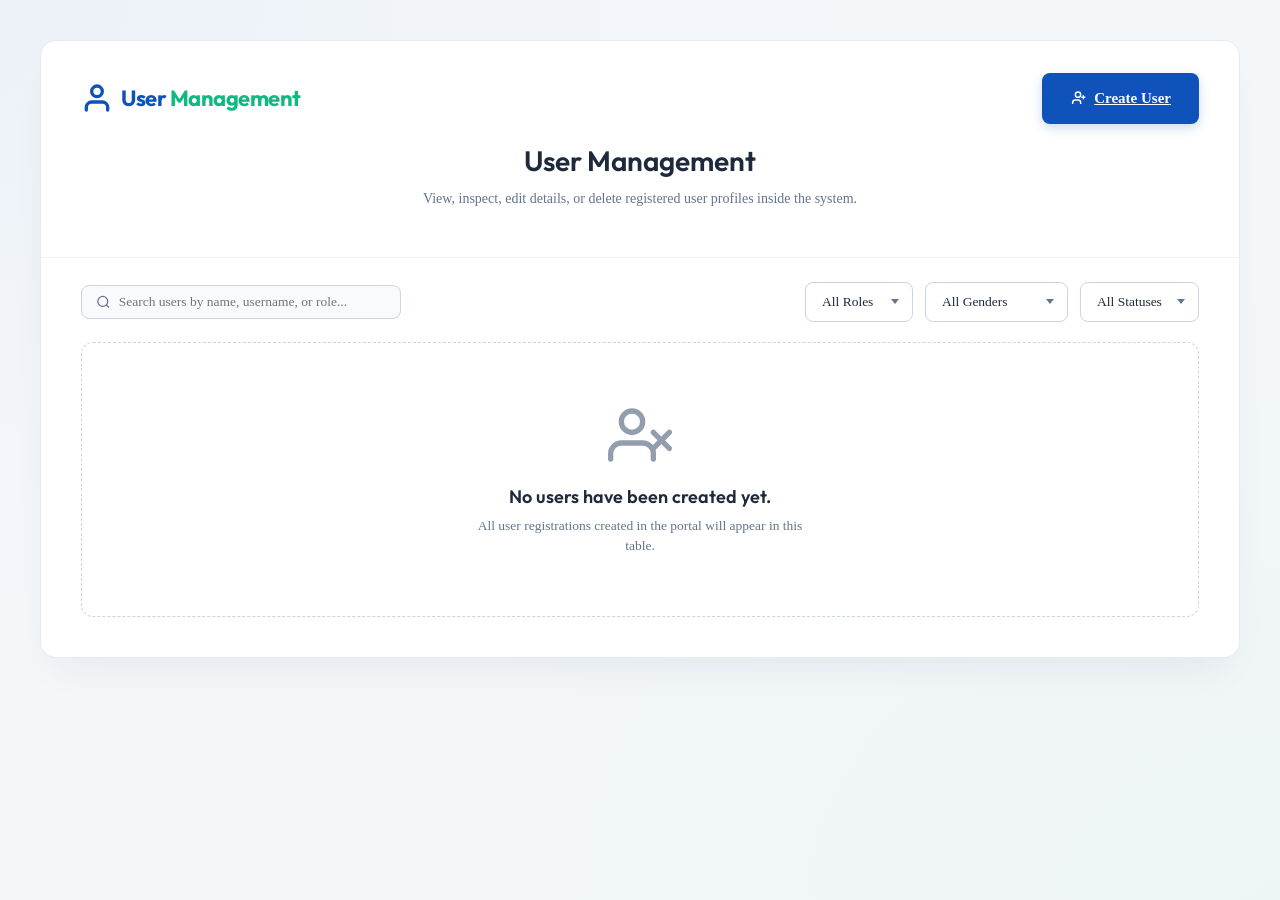
==== commit 864e0699: "my first commit" ====
--- a/index.html
+++ b/index.html
@@ -154,15 +154,6 @@
           </svg>
           <h3 class="empty-state-title">No users have been created yet.</h3>
           <p class="empty-state-desc">All user registrations created in the portal will appear in this table.</p>
-          <a href="create-user.html" class="btn btn-primary">
-            <svg viewBox="0 0 24 24" fill="none" stroke="currentColor" stroke-width="2" style="width: 16px; height: 16px;">
-              <path d="M16 21v-2a4 4 0 0 0-4-4H5a4 4 0 0 0-4 4v2" />
-              <circle cx="8.5" cy="7" r="4" />
-              <line x1="20" y1="8" x2="20" y2="14" />
-              <line x1="17" y1="11" x2="23" y2="11" />
-            </svg>
-            Create New User
-          </a>
         </div>
 
       </div>
--- a/style.css
+++ b/style.css
@@ -1692,7 +1692,7 @@
   font-size: 13.5px;
   color: var(--text-muted);
   max-width: 340px;
-  margin-bottom: 20px;
+  margin-bottom: 0;
 }
 
 /* View Details Modal Grid */
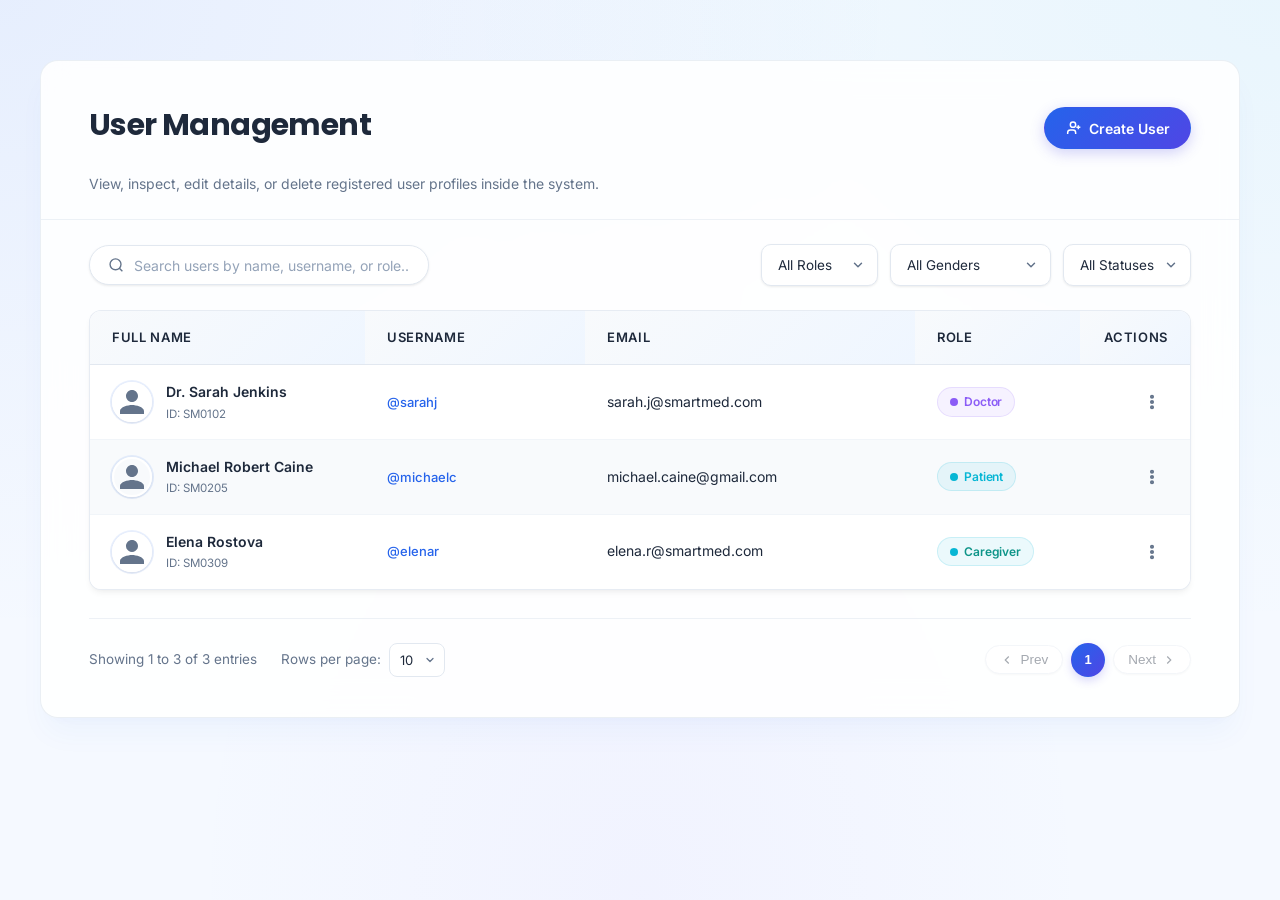
==== commit f34e19d7: "my first commit" ====
--- a/index.html
+++ b/index.html
@@ -3,163 +3,816 @@
 <head>
   <meta charset="UTF-8">
   <meta name="viewport" content="width=device-width, initial-scale=1.0">
-  <title>Users List | Portal</title>
+  <title>User Management | Portal</title>
   <meta name="description" content="View, edit, and manage registered user profiles, credentials, and roles.">
+  <link rel="preconnect" href="https://fonts.googleapis.com">
+  <link rel="preconnect" href="https://fonts.gstatic.com" crossorigin>
+  <link href="https://fonts.googleapis.com/css2?family=Inter:wght@300;400;500;600;700&family=Poppins:wght@400;500;600;700;800&display=swap" rel="stylesheet">
   <link rel="stylesheet" href="style.css">
 </head>
 <body>
 
-  <main class="container list-container">
+  <main class="container list-container" id="main-container">
     <div class="card">
       
-      <!-- Card Header -->
-      <header class="card-header">
-        <div class="header-top-row">
-          <div class="brand">
-            <span class="brand-icon">
-              <!-- Professional User Icon -->
-              <svg viewBox="0 0 24 24" fill="none" stroke="currentColor" stroke-width="2.5" stroke-linecap="round" stroke-linejoin="round">
-                <path d="M20 21v-2a4 4 0 0 0-4-4H8a4 4 0 0 0-4 4v2" />
+      <!-- ==================== VIEW 1: USER LIST ==================== -->
+      <div id="user-list-view" class="view-section active">
+        <!-- Card Header -->
+        <header class="card-header">
+          <div class="header-top-row">
+            <h1 class="card-title">User Management</h1>
+
+            <!-- Create User Trigger Button -->
+            <button type="button" class="btn btn-primary" id="btn-create-user-header">
+              <svg viewBox="0 0 24 24" fill="none" stroke="currentColor" stroke-width="2.2" style="width: 16px; height: 16px;">
+                <path d="M16 21v-2a4 4 0 0 0-4-4H8a4 4 0 0 0-4 4v2" />
                 <circle cx="12" cy="7" r="4" />
+                <line x1="20" y1="8" x2="20" y2="14" />
+                <line x1="17" y1="11" x2="23" y2="11" />
               </svg>
-            </span>
-            <span class="brand-text">User <span>Management</span></span>
-          </div>
-
-          <!-- Only display Create User button -->
-          <a href="create-user.html" class="btn btn-primary" id="btn-create-user-header">
-            <svg viewBox="0 0 24 24" fill="none" stroke="currentColor" stroke-width="2.2" style="width: 16px; height: 16px;">
-              <path d="M16 21v-2a4 4 0 0 0-4-4H8a4 4 0 0 0-4 4v2" />
-              <circle cx="12" cy="7" r="4" />
-              <line x1="20" y1="8" x2="20" y2="14" />
-              <line x1="17" y1="11" x2="23" y2="11" />
-            </svg>
-            Create User
-          </a>
-        </div>
-        
-        <h1 class="card-title">User Management</h1>
-        <p class="card-subtitle">View, inspect, edit details, or delete registered user profiles inside the system.</p>
-      </header>
-
-      <!-- Users List Body -->
-      <div class="form-body" style="padding-top: 24px;">
-        
-        <!-- Table controls bar (search & filters) -->
-        <div class="table-controls-bar" id="controls-bar-wrapper">
-          <div class="search-box-container">
-            <svg viewBox="0 0 24 24" fill="none" stroke="currentColor" stroke-width="2">
-              <circle cx="11" cy="11" r="8"></circle><line x1="21" y1="21" x2="16.65" y2="16.65"></line>
-            </svg>
-            <input type="text" id="search-list-input" placeholder="Search users by name, username, or role..." autocomplete="off">
-            <button type="button" id="clear-search-btn" style="display: none;">&times;</button>
+              Create User
+            </button>
           </div>
           
-          <div class="filter-controls">
-            <!-- Role filter -->
-            <div class="filter-group select-group-filter">
-              <select id="filter-role" class="filter-select">
-                <option value="">All Roles</option>
-                <option value="Patient">Patient</option>
-                <option value="Caregiver">Caregiver</option>
-                <option value="Doctor">Doctor</option>
-                <option value="Admin">Admin</option>
-                <option value="Student">Student</option>
-                <option value="Others">Others</option>
-              </select>
+          <p class="card-subtitle">View, inspect, edit details, or delete registered user profiles inside the system.</p>
+        </header>
+
+        <!-- Users List Body -->
+        <div class="form-body" style="padding-top: 24px;">
+          
+          <!-- Table controls bar (search & filters) -->
+          <div class="table-controls-bar" id="controls-bar-wrapper">
+            <div class="search-box-container">
+              <svg viewBox="0 0 24 24" fill="none" stroke="currentColor" stroke-width="2">
+                <circle cx="11" cy="11" r="8"></circle><line x1="21" y1="21" x2="16.65" y2="16.65"></line>
+              </svg>
+              <input type="text" id="search-list-input" placeholder="Search users by name, username, or role..." autocomplete="off">
+              <button type="button" id="clear-search-btn" style="display: none;">&times;</button>
             </div>
             
-            <!-- Gender filter -->
-            <div class="filter-group select-group-filter">
-              <select id="filter-gender" class="filter-select">
-                <option value="">All Genders</option>
-                <option value="Male">Male</option>
-                <option value="Female">Female</option>
-                <option value="Non-binary">Non-binary</option>
-                <option value="Prefer not to say">Prefer not to say</option>
-              </select>
+            <div class="filter-controls">
+              <!-- Role filter -->
+              <div class="filter-group select-group-filter">
+                <select id="filter-role" class="filter-select">
+                  <option value="">All Roles</option>
+                </select>
+              </div>
+              
+              <!-- Gender filter -->
+              <div class="filter-group select-group-filter">
+                <select id="filter-gender" class="filter-select">
+                  <option value="">All Genders</option>
+                  <option value="Male">Male</option>
+                  <option value="Female">Female</option>
+                  <option value="Non-binary">Non-binary</option>
+                  <option value="Prefer not to say">Prefer not to say</option>
+                </select>
+              </div>
+              
+              <!-- Status filter -->
+              <div class="filter-group select-group-filter">
+                <select id="filter-status" class="filter-select">
+                  <option value="">All Statuses</option>
+                  <option value="Active">Active</option>
+                  <option value="Inactive">Inactive</option>
+                </select>
+              </div>
+            </div>
+          </div>
+
+          <!-- Table container -->
+          <div class="table-responsive" id="table-wrapper">
+            <table class="users-table" id="users-data-table">
+              <thead>
+                <tr>
+                  <th style="width: 25%;">Full Name</th>
+                  <th style="width: 20%;">Username</th>
+                  <th style="width: 30%;">Email</th>
+                  <th style="width: 15%;">Role</th>
+                  <th style="width: 10%; text-align: right;">Actions</th>
+                </tr>
+              </thead>
+              <tbody id="users-table-body">
+                <!-- Dynamically populated rows -->
+              </tbody>
+            </table>
+          </div>
+
+          <!-- Pagination controls bar -->
+          <div class="pagination-bar" id="pagination-wrapper">
+            <div class="pagination-left">
+              <span class="pagination-stats" id="pagination-stats">Showing 0 to 0 of 0 entries</span>
+              
+              <div class="rows-selector-group">
+                <label for="rows-per-page">Rows per page:</label>
+                <select id="rows-per-page" class="rows-select">
+                  <option value="5">5</option>
+                  <option value="10" selected>10</option>
+                  <option value="20">20</option>
+                  <option value="50">50</option>
+                </select>
+              </div>
             </div>
             
-            <!-- Status filter -->
-            <div class="filter-group select-group-filter">
-              <select id="filter-status" class="filter-select">
-                <option value="">All Statuses</option>
-                <option value="Active">Active</option>
-                <option value="Inactive">Inactive</option>
-              </select>
+            <div class="pagination-right">
+              <button type="button" class="btn-pagination" id="btn-prev-page" disabled>
+                <svg viewBox="0 0 24 24" fill="none" stroke="currentColor" stroke-width="2" style="width: 14px; height: 14px;">
+                  <polyline points="15 18 9 12 15 6"></polyline>
+                </svg>
+                Prev
+              </button>
+              <div class="pagination-pages" id="pagination-pages-list">
+                <!-- Page numbers will be dynamically rendered here -->
+              </div>
+              <button type="button" class="btn-pagination" id="btn-next-page" disabled>
+                Next
+                <svg viewBox="0 0 24 24" fill="none" stroke="currentColor" stroke-width="2" style="width: 14px; height: 14px;">
+                  <polyline points="9 18 15 12 9 6"></polyline>
+                </svg>
+              </button>
             </div>
           </div>
-        </div>
-
-        <!-- Table container -->
-        <div class="table-responsive" id="table-wrapper">
-          <table class="users-table" id="users-data-table">
-            <thead>
-              <tr>
-                <th style="width: 25%;">Full Name</th>
-                <th style="width: 20%;">Username</th>
-                <th style="width: 30%;">Email</th>
-                <th style="width: 15%;">Role</th>
-                <th style="width: 10%; text-align: right;">Actions</th>
-              </tr>
-            </thead>
-            <tbody id="users-table-body">
-              <!-- Dynamically populated rows -->
-            </tbody>
-          </table>
-        </div>
-
-        <!-- Pagination controls bar -->
-        <div class="pagination-bar" id="pagination-wrapper">
-          <div class="pagination-left">
-            <span class="pagination-stats" id="pagination-stats">Showing 0 to 0 of 0 entries</span>
-            
-            <div class="rows-selector-group">
-              <label for="rows-per-page">Rows per page:</label>
-              <select id="rows-per-page" class="rows-select">
-                <option value="5">5</option>
-                <option value="10" selected>10</option>
-                <option value="20">20</option>
-                <option value="50">50</option>
-              </select>
+
+          <!-- Empty State Container -->
+          <div class="empty-state-card" id="empty-state-wrapper" style="display: none;">
+            <svg class="empty-state-icon" viewBox="0 0 24 24" fill="none" stroke="currentColor" stroke-width="2" stroke-linecap="round" stroke-linejoin="round">
+              <path d="M20 21v-2a4 4 0 0 0-4-4H8a4 4 0 0 0-4 4v2" />
+              <circle cx="12" cy="7" r="4" />
+            </svg>
+            <h3 class="empty-state-title">No Users Found</h3>
+            <p class="empty-state-desc">Click Create User to add your first user.</p>
+          </div>
+
+        </div>
+      </div>
+
+
+      <!-- ==================== VIEW 2: CREATE USER FORM ==================== -->
+      <div id="create-user-view" class="view-section" style="display: none;">
+        <!-- Card Header -->
+        <header class="card-header" style="padding: 24px 40px 16px; border-bottom: none;">
+          <div class="header-top-row" style="margin-bottom: 8px; justify-content: flex-start;">
+            <!-- Back navigation trigger -->
+            <nav class="nav-links">
+              <button type="button" class="btn btn-text-action btn-primary-link" id="nav-back-users" style="font-size: 14px; font-weight: 500; padding: 0;">
+                <svg viewBox="0 0 24 24" fill="none" stroke="currentColor" stroke-width="2" style="width: 14px; height: 14px; vertical-align: middle; margin-right: 4px;">
+                  <line x1="19" y1="12" x2="5" y2="12"></line>
+                  <polyline points="12 19 5 12 12 5"></polyline>
+                </svg>
+                Back to User List
+              </button>
+            </nav>
+
+            <!-- Live Profile Completion Indicator (Hidden, kept for script compatibility) -->
+            <div class="profile-completion-badge" style="display: none;">
+              <span class="badge-text">Profile Completion: <strong id="completion-percentage">0%</strong></span>
+              <div class="badge-progress-bg">
+                <div class="badge-progress-fill" id="completion-fill" style="width: 0%;"></div>
+              </div>
             </div>
           </div>
           
-          <div class="pagination-right">
-            <button type="button" class="btn-pagination" id="btn-prev-page" disabled>
-              <svg viewBox="0 0 24 24" fill="none" stroke="currentColor" stroke-width="2" style="width: 14px; height: 14px;">
-                <polyline points="15 18 9 12 15 6"></polyline>
-              </svg>
-              Prev
-            </button>
-            <div class="pagination-pages" id="pagination-pages-list">
-              <!-- Page numbers will be dynamically rendered here -->
-            </div>
-            <button type="button" class="btn-pagination" id="btn-next-page" disabled>
-              Next
-              <svg viewBox="0 0 24 24" fill="none" stroke="currentColor" stroke-width="2" style="width: 14px; height: 14px;">
-                <polyline points="9 18 15 12 9 6"></polyline>
-              </svg>
-            </button>
+          <h1 class="card-title" id="wizard-step-title" style="margin-top: 4px; margin-bottom: 0; text-align: left;">Create New User</h1>
+          <p class="card-subtitle" id="wizard-step-subtitle" style="display: none;">Register a new healthcare profile, credential set, and roles inside the portal.</p>
+        </header>
+
+        <!-- Form Body -->
+        <form id="user-creation-form" class="form-body" novalidate autocomplete="off">
+          
+          <!-- SECTION 1: Profile Information -->
+          <div class="form-section" id="section-profile">
+            <h3 class="step-section-heading">Profile Information</h3>
+            
+            <!-- Profile Picture Upload Area -->
+            <section class="profile-upload-container">
+              <div class="profile-preview-wrapper" id="profile-upload-trigger" aria-label="Upload profile photo">
+                <input type="file" id="profile-photo" accept="image/png, image/jpeg, image/jpg">
+                <!-- Default Placeholder Image -->
+                <img src="data:image/svg+xml;utf8,<svg xmlns='http://www.w3.org/2000/svg' viewBox='0 0 24 24' fill='%2364748b'><path d='M12 12c2.21 0 4-1.79 4-4s-1.79-4-4-4-4 1.79-4 4 1.79 4 4 4zm0 2c-2.67 0-8 1.34-8 4v2h16v-2c0-2.66-5.33-4-8-4z'/></svg>" alt="Profile Preview" class="profile-preview" id="preview-image">
+                <div class="upload-overlay">
+                  <svg viewBox="0 0 24 24">
+                    <path d="M23 19a2 2 0 0 1-2 2H3a2 2 0 0 1-2-2V8a2 2 0 0 1 2-2h4l2-3h6l2 3h4a2 2 0 0 1 2 2z"/>
+                    <circle cx="12" cy="13" r="4"/>
+                  </svg>
+                  <span>Upload</span>
+                </div>
+              </div>
+              <!-- Upload Control Buttons -->
+              <div class="upload-controls" id="upload-controls" style="display: none;">
+                <button type="button" class="btn-text-action btn-danger" id="remove-photo-btn">
+                  <svg viewBox="0 0 24 24" fill="none" stroke="currentColor" stroke-width="2" style="width: 14px; height: 14px; vertical-align: middle;">
+                    <polyline points="3 6 5 6 21 6"></polyline><path d="M19 6v14a2 2 0 0 1-2 2H7a2 2 0 0 1-2-2V6m3 0V4a2 2 0 0 1 2-2h4a2 2 0 0 1 2 2v2"></path>
+                  </svg>
+                  Remove
+                </button>
+                <button type="button" class="btn-text-action btn-primary-link" id="replace-photo-btn">
+                  <svg viewBox="0 0 24 24" fill="none" stroke="currentColor" stroke-width="2" style="width: 14px; height: 14px; vertical-align: middle;">
+                    <path d="M21.5 2v6h-6M21.34 15.57a10 10 0 1 1-.57-8.38l5.67-5.67"></path>
+                  </svg>
+                  Replace
+                </button>
+              </div>
+              <p class="upload-instructions" id="photo-instructions">
+                Drag & drop or click to upload a profile image (Optional). <br>
+                <strong>JPG or PNG</strong> (Max size: 2MB)
+              </p>
+              <span class="error-message" id="profile-photo-error"></span>
+            </section>
+
+            <div class="form-grid">
+              <!-- Username with Availability Status -->
+              <div class="form-group" id="group-username">
+                <div class="input-container">
+                  <span class="field-icon">
+                    <svg viewBox="0 0 24 24" fill="none" stroke="currentColor" stroke-width="2" stroke-linecap="round" stroke-linejoin="round">
+                      <circle cx="12" cy="12" r="4" />
+                      <path d="M16 8v5a3 3 0 0 0 6 0v-1a10 10 0 1 0-3.92 7.94" />
+                    </svg>
+                  </span>
+                  <input type="text" id="username" placeholder=" " required autocomplete="off">
+                  <label for="username">Username *</label>
+                </div>
+                <div class="username-availability-wrapper">
+                  <span id="username-status" class="username-status-badge"></span>
+                </div>
+                <span class="error-message" id="username-error"></span>
+              </div>
+
+              <!-- Full Name -->
+              <div class="form-group" id="group-fullname">
+                <div class="input-container">
+                  <span class="field-icon">
+                    <svg viewBox="0 0 24 24" fill="none" stroke="currentColor" stroke-width="2" stroke-linecap="round" stroke-linejoin="round">
+                      <path d="M20 21v-2a4 4 0 0 0-4-4H8a4 4 0 0 0-4 4v2" />
+                      <circle cx="12" cy="7" r="4" />
+                    </svg>
+                  </span>
+                  <input type="text" id="fullname" placeholder=" " required autocomplete="name">
+                  <label for="fullname">Full Name *</label>
+                </div>
+                <span class="error-message" id="fullname-error"></span>
+              </div>
+
+              <!-- Date of Birth with Live Age display -->
+              <div class="form-group" id="group-dob">
+                <div class="input-container">
+                  <span class="field-icon">
+                    <svg viewBox="0 0 24 24" fill="none" stroke="currentColor" stroke-width="2" stroke-linecap="round" stroke-linejoin="round">
+                      <rect x="3" y="4" width="18" height="18" rx="2" ry="2" />
+                      <line x1="16" y1="2" x2="16" y2="6" />
+                      <line x1="8" y1="2" x2="8" y2="6" />
+                      <line x1="3" y1="10" x2="21" y2="10" />
+                    </svg>
+                  </span>
+                  <input type="date" id="dob" placeholder=" " required>
+                  <label for="dob">Date of Birth *</label>
+                </div>
+                <div class="age-display-wrapper" id="age-display-wrapper" style="display: none;">
+                  <span class="age-badge" id="calculated-age">Age: -</span>
+                </div>
+                <span class="error-message" id="dob-error"></span>
+              </div>
+
+              <!-- Gender selection -->
+              <div class="form-group select-group" id="group-gender">
+                <div class="input-container">
+                  <span class="field-icon">
+                    <svg viewBox="0 0 24 24" fill="none" stroke="currentColor" stroke-width="2" stroke-linecap="round" stroke-linejoin="round">
+                      <circle cx="9" cy="15" r="4" />
+                      <path d="M17 9l5-5M22 9V4h-5M13 11l-4 4M9 19v3M6 22h6" />
+                      <circle cx="17" cy="7" r="3" />
+                    </svg>
+                  </span>
+                  <select id="gender" required>
+                    <option value="" disabled selected hidden></option>
+                    <option value="Male">Male</option>
+                    <option value="Female">Female</option>
+                    <option value="Non-binary">Non-binary</option>
+                    <option value="Prefer not to say">Prefer not to say</option>
+                  </select>
+                  <label for="gender">Gender *</label>
+                </div>
+                <span class="error-message" id="gender-error"></span>
+              </div>
+
+              <!-- Email Address -->
+              <div class="form-group" id="group-email">
+                <div class="input-container">
+                  <span class="field-icon">
+                    <svg viewBox="0 0 24 24" fill="none" stroke="currentColor" stroke-width="2" stroke-linecap="round" stroke-linejoin="round">
+                      <path d="M4 4h16c1.1 0 2 .9 2 2v12c0 1.1-.9 2-2 2H4c-1.1 0-2-.9-2-2V6c0-1.1.9-2 2-2z" />
+                      <polyline points="22,6 12,13 2,6" />
+                    </svg>
+                  </span>
+                  <input type="email" id="email" placeholder=" " required autocomplete="email">
+                  <label for="email">Email Address *</label>
+                </div>
+                <span class="error-message" id="email-error"></span>
+              </div>
+
+              <!-- Phone Number -->
+              <div class="form-group" id="group-phone">
+                <div class="input-container">
+                  <span class="field-icon">
+                    <svg viewBox="0 0 24 24" fill="none" stroke="currentColor" stroke-width="2" stroke-linecap="round" stroke-linejoin="round">
+                      <path d="M22 16.92v3a2 2 0 0 1-2.18 2 19.79 19.79 0 0 1-8.63-3.07 19.5 19.5 0 0 1-6-6 19.79 19.79 0 0 1-3.07-8.67A2 2 0 0 1 4.11 2h3a2 2 0 0 1 2 1.72 12.84 12.84 0 0 0 .7 2.81 2 2 0 0 1-.45 2.11L8.09 9.91a16 16 0 0 0 6 6l1.27-1.27a2 2 0 0 1 2.11-.45 12.84 12.84 0 0 0 2.81.7A2 2 0 0 1 22 16.92z" />
+                    </svg>
+                  </span>
+                  <input type="tel" id="phone" placeholder=" " required autocomplete="tel">
+                  <label for="phone">Phone Number *</label>
+                </div>
+                <span class="error-message" id="phone-error"></span>
+              </div>
+
+              <!-- Country -->
+              <div class="form-group" id="group-country">
+                <div class="input-container">
+                  <span class="field-icon">
+                    <svg viewBox="0 0 24 24" fill="none" stroke="currentColor" stroke-width="2">
+                      <circle cx="12" cy="12" r="10"></circle><line x1="2" y1="12" x2="22" y2="12"></line>
+                      <path d="M12 2a15.3 15.3 0 0 1 4 10 15.3 15.3 0 0 1-4 10 15.3 15.3 0 0 1-4-10 15.3 15.3 0 0 1 4-10z"></path>
+                    </svg>
+                  </span>
+                  <input type="text" id="country" placeholder=" " required autocomplete="country-name">
+                  <label for="country">Country *</label>
+                </div>
+                <span class="error-message" id="country-error"></span>
+              </div>
+
+              <!-- State -->
+              <div class="form-group" id="group-state">
+                <div class="input-container">
+                  <span class="field-icon">
+                    <svg viewBox="0 0 24 24" fill="none" stroke="currentColor" stroke-width="2">
+                      <path d="M12 22s-8-4.5-8-11.8A8 8 0 0 1 12 2a8 8 0 0 1 8 8.2c0 7.3-8 11.8-8 11.8z"></path>
+                      <circle cx="12" cy="10" r="3"></circle>
+                    </svg>
+                  </span>
+                  <input type="text" id="state" placeholder=" " required>
+                  <label for="state">State *</label>
+                </div>
+                <span class="error-message" id="state-error"></span>
+              </div>
+
+              <!-- City -->
+              <div class="form-group" id="group-city">
+                <div class="input-container">
+                  <span class="field-icon">
+                    <svg viewBox="0 0 24 24" fill="none" stroke="currentColor" stroke-width="2">
+                      <path d="M12 22s-8-4.5-8-11.8A8 8 0 0 1 12 2a8 8 0 0 1 8 8.2c0 7.3-8 11.8-8 11.8z"></path>
+                      <circle cx="12" cy="10" r="3"></circle>
+                    </svg>
+                  </span>
+                  <input type="text" id="city" placeholder=" " required>
+                  <label for="city">City *</label>
+                </div>
+                <span class="error-message" id="city-error"></span>
+              </div>
+
+              <!-- ZIP Code -->
+              <div class="form-group" id="group-zip">
+                <div class="input-container">
+                  <span class="field-icon">
+                    <svg viewBox="0 0 24 24" fill="none" stroke="currentColor" stroke-width="2" stroke-linecap="round" stroke-linejoin="round">
+                      <rect x="4" y="4" width="16" height="16" rx="2"></rect>
+                      <line x1="9" y1="9" x2="15" y2="9"></line>
+                      <line x1="9" y1="13" x2="15" y2="13"></line>
+                    </svg>
+                  </span>
+                  <input type="text" id="zip" placeholder=" " required>
+                  <label for="zip">ZIP Code *</label>
+                </div>
+                <span class="error-message" id="zip-error"></span>
+              </div>
+            </div>
           </div>
-        </div>
-
-        <!-- Empty State Container -->
-        <div class="empty-state-card" id="empty-state-wrapper" style="display: none;">
-          <svg class="empty-state-icon" viewBox="0 0 24 24" fill="none" stroke="currentColor" stroke-width="2" stroke-linecap="round" stroke-linejoin="round">
-            <path d="M17 21v-2a4 4 0 0 0-4-4H5a4 4 0 0 0-4 4v2" />
-            <circle cx="9" cy="7" r="4" />
-            <line x1="23" y1="11" x2="17" y2="17" />
-            <line x1="17" y1="11" x2="23" y2="17" />
-          </svg>
-          <h3 class="empty-state-title">No users have been created yet.</h3>
-          <p class="empty-state-desc">All user registrations created in the portal will appear in this table.</p>
-        </div>
-
-      </div>
+
+          <!-- SECTION 3: User Role & Security -->
+          <div class="form-section" id="section-role-security">
+            
+            <div class="form-grid">
+              <!-- User Role Select -->
+              <div class="form-group select-group span-full" id="group-role">
+                <div class="input-container">
+                  <span class="field-icon">
+                    <svg viewBox="0 0 24 24" fill="none" stroke="currentColor" stroke-width="2" stroke-linecap="round" stroke-linejoin="round">
+                      <rect x="2" y="7" width="20" height="14" rx="2" ry="2" />
+                      <path d="M16 21V5a2 2 0 0 0-2-2h-4a2 2 0 0 0-2 2v16" />
+                    </svg>
+                  </span>
+                  <select id="role" required>
+                    <option value="" disabled selected hidden>Choose a Role *</option>
+                    <option value="Doctor">Doctor</option>
+                    <option value="Patient">Patient</option>
+                    <option value="Caregiver">Caregiver</option>
+                    <option value="Admin">Admin</option>
+                    <option value="Student">Student</option>
+                    <option value="Other">Other</option>
+                  </select>
+                  <label for="role">Select a Role *</label>
+                </div>
+                <span class="error-message" id="role-error"></span>
+              </div>
+
+              <!-- Specify Role (Conditional) -->
+              <div class="form-group span-full" id="group-specify-role" style="display: none;">
+                <div class="input-container">
+                  <span class="field-icon">
+                    <svg viewBox="0 0 24 24" fill="none" stroke="currentColor" stroke-width="2" stroke-linecap="round" stroke-linejoin="round">
+                      <path d="M17 3a2.828 2.828 0 1 1 4 4L7.5 20.5 2 22l1.5-5.5L17 3z"/>
+                    </svg>
+                  </span>
+                  <input type="text" id="specify-role" placeholder="Enter your role" autocomplete="off">
+                  <label for="specify-role">Specify Role *</label>
+                </div>
+                <span class="error-message" id="specify-role-error"></span>
+              </div>
+            </div>
+
+            <!-- Doctor Specific Fields -->
+            <div id="role-fields-doctor" class="dynamic-role-group" style="display: none;">
+              <h4 class="role-subsection-heading">Doctor Information</h4>
+              <div class="form-grid">
+                
+                <div class="form-group" id="group-doc-employee-id">
+                  <div class="input-container">
+                    <span class="field-icon">
+                      <svg viewBox="0 0 24 24" fill="none" stroke="currentColor" stroke-width="2"><path d="M14 2H6a2 2 0 0 0-2 2v16a2 2 0 0 0 2 2h12a2 2 0 0 0 2-2V8z"></path><polyline points="14 2 14 8 20 8"></polyline><line x1="16" y1="13" x2="8" y2="13"></line><line x1="16" y1="17" x2="8" y2="17"></line><polyline points="10 9 9 9 8 9"></polyline></svg>
+                    </span>
+                    <input type="text" id="doc-employee-id" placeholder=" ">
+                    <label for="doc-employee-id">Employee ID *</label>
+                  </div>
+                  <span class="error-message" id="doc-employee-id-error"></span>
+                </div>
+
+                <div class="form-group" id="group-doc-department">
+                  <div class="input-container">
+                    <span class="field-icon">
+                      <svg viewBox="0 0 24 24" fill="none" stroke="currentColor" stroke-width="2"><rect x="3" y="3" width="18" height="18" rx="2" ry="2"></rect><line x1="9" y1="3" x2="9" y2="21"></line></svg>
+                    </span>
+                    <input type="text" id="doc-department" placeholder=" ">
+                    <label for="doc-department">Department *</label>
+                  </div>
+                  <span class="error-message" id="doc-department-error"></span>
+                </div>
+
+                <div class="form-group" id="group-doc-license">
+                  <div class="input-container">
+                    <span class="field-icon">
+                      <svg viewBox="0 0 24 24" fill="none" stroke="currentColor" stroke-width="2"><path d="M14 2H6a2 2 0 0 0-2 2v16a2 2 0 0 0 2 2h12a2 2 0 0 0 2-2V8z"></path><polyline points="14 2 14 8 20 8"></polyline><line x1="16" y1="13" x2="8" y2="13"></line><line x1="16" y1="17" x2="8" y2="17"></line></svg>
+                    </span>
+                    <input type="text" id="doc-license" placeholder=" ">
+                    <label for="doc-license">Medical License Number *</label>
+                  </div>
+                  <span class="error-message" id="doc-license-error"></span>
+                </div>
+
+                <div class="form-group" id="group-doc-specialization">
+                  <div class="input-container">
+                    <span class="field-icon">
+                      <svg viewBox="0 0 24 24" fill="none" stroke="currentColor" stroke-width="2"><path d="M22 12h-4l-3 9L9 3l-3 9H2"/></svg>
+                    </span>
+                    <input type="text" id="doc-specialization" placeholder=" ">
+                    <label for="doc-specialization">Specialization *</label>
+                  </div>
+                  <span class="error-message" id="doc-specialization-error"></span>
+                </div>
+
+                <div class="form-group" id="group-doc-experience">
+                  <div class="input-container">
+                    <span class="field-icon">
+                      <svg viewBox="0 0 24 24" fill="none" stroke="currentColor" stroke-width="2"><circle cx="12" cy="12" r="10"></circle><polyline points="12 6 12 12 16 14"></polyline></svg>
+                    </span>
+                    <input type="number" id="doc-experience" min="0" max="80" placeholder=" ">
+                    <label for="doc-experience">Experience (Years) *</label>
+                  </div>
+                  <span class="error-message" id="doc-experience-error"></span>
+                </div>
+
+                <div class="form-group" id="group-doc-joining">
+                  <div class="input-container">
+                    <span class="field-icon">
+                      <svg viewBox="0 0 24 24" fill="none" stroke="currentColor" stroke-width="2"><rect x="3" y="4" width="18" height="18" rx="2" ry="2"></rect><line x1="16" y1="2" x2="16" y2="6"></line><line x1="8" y1="2" x2="8" y2="6"></line><line x1="3" y1="10" x2="21" y2="10"></line></svg>
+                    </span>
+                    <input type="date" id="doc-joining" placeholder=" ">
+                    <label for="doc-joining">Joining Date *</label>
+                  </div>
+                  <span class="error-message" id="doc-joining-error"></span>
+                </div>
+              </div>
+            </div>
+
+            <!-- Patient Specific Fields -->
+            <div id="role-fields-patient" class="dynamic-role-group" style="display: none;">
+              <h3 class="step-section-heading">Patient Details</h3>
+              <div class="form-grid">
+                
+                <div class="form-group" id="group-pat-id">
+                  <div class="input-container">
+                    <span class="field-icon">
+                      <svg viewBox="0 0 24 24" fill="none" stroke="currentColor" stroke-width="2"><rect x="3" y="11" width="18" height="11" rx="2" ry="2"></rect><path d="M7 11V7a5 5 0 0 1 10 0v4"></path></svg>
+                    </span>
+                    <input type="text" id="pat-id" placeholder=" " readonly class="readonly-input">
+                    <label for="pat-id">Patient ID (Auto-generated)</label>
+                  </div>
+                </div>
+
+                <div class="form-group select-group" id="group-pat-blood">
+                  <div class="input-container">
+                    <span class="field-icon">
+                      <svg viewBox="0 0 24 24" fill="none" stroke="currentColor" stroke-width="2"><path d="M12 22C17.5228 22 22 17.5228 22 12C22 6.47715 12 2 12 2C12 2 2 6.47715 2 12C2 17.5228 6.47715 22 12 22Z"></path></svg>
+                    </span>
+                    <select id="pat-blood">
+                      <option value="" disabled selected hidden></option>
+                      <option value="A+">A+</option>
+                      <option value="A-">A-</option>
+                      <option value="B+">B+</option>
+                      <option value="B-">B-</option>
+                      <option value="AB+">AB+</option>
+                      <option value="AB-">AB-</option>
+                      <option value="O+">O+</option>
+                      <option value="O-">O-</option>
+                    </select>
+                    <label for="pat-blood">Blood Group *</label>
+                  </div>
+                  <span class="error-message" id="pat-blood-error"></span>
+                </div>
+
+                <div class="form-group" id="group-pat-insurance">
+                  <div class="input-container">
+                    <span class="field-icon">
+                      <svg viewBox="0 0 24 24" fill="none" stroke="currentColor" stroke-width="2"><rect x="3" y="4" width="18" height="12" rx="2" ry="2"></rect><line x1="3" y1="10" x2="21" y2="10"></line><line x1="7" y1="14" x2="7.01" y2="14"></line><line x1="11" y1="14" x2="13" y2="14"></line></svg>
+                    </span>
+                    <input type="text" id="pat-insurance" placeholder=" ">
+                    <label for="pat-insurance">Insurance Number *</label>
+                  </div>
+                  <span class="error-message" id="pat-insurance-error"></span>
+                </div>
+
+                <div class="form-group textarea-group span-full" id="group-pat-history">
+                  <div class="input-container">
+                    <span class="field-icon">
+                      <svg viewBox="0 0 24 24" fill="none" stroke="currentColor" stroke-width="2"><path d="M14 2H6a2 2 0 0 0-2 2v16a2 2 0 0 0 2 2h12a2 2 0 0 0 2-2V8z"></path><polyline points="14 2 14 8 20 8"></polyline><line x1="16" y1="13" x2="8" y2="13"></line><line x1="16" y1="17" x2="8" y2="17"></line></svg>
+                    </span>
+                    <textarea id="pat-history" placeholder=" " maxlength="500"></textarea>
+                    <label for="pat-history">Medical History (Chronic illnesses, surgeries...)</label>
+                  </div>
+                  <div class="char-counter-wrapper">
+                    <span class="char-counter" id="pat-history-char-count">0 / 500 characters</span>
+                  </div>
+                  <span class="error-message" id="pat-history-error"></span>
+                </div>
+
+                <div class="form-group textarea-group span-full" id="group-pat-allergies">
+                  <div class="input-container">
+                    <span class="field-icon">
+                      <svg viewBox="0 0 24 24" fill="none" stroke="currentColor" stroke-width="2"><path d="M10.29 3.86L1.82 18a2 2 0 0 0 1.71 3h16.94a2 2 0 0 0 1.71-3L13.71 3.86a2 2 0 0 0-3.42 0z"></path><line x1="12" y1="9" x2="12" y2="13"></line><line x1="12" y1="17" x2="12.01" y2="17"></line></svg>
+                    </span>
+                    <textarea id="pat-allergies" placeholder=" " maxlength="500"></textarea>
+                    <label for="pat-allergies">Known Allergies (Food, medication, environment...)</label>
+                  </div>
+                  <div class="char-counter-wrapper">
+                    <span class="char-counter" id="pat-allergies-char-count">0 / 500 characters</span>
+                  </div>
+                  <span class="error-message" id="pat-allergies-error"></span>
+                </div>
+
+              </div>
+            </div>
+
+            <!-- Caregiver Specific Fields -->
+            <div id="role-fields-caregiver" class="dynamic-role-group" style="display: none;">
+              <h3 class="step-section-heading">Caregiver Details</h3>
+              <div class="form-grid">
+                
+                <div class="form-group" id="group-car-employee-id">
+                  <div class="input-container">
+                    <span class="field-icon">
+                      <svg viewBox="0 0 24 24" fill="none" stroke="currentColor" stroke-width="2"><path d="M14 2H6a2 2 0 0 0-2 2v16a2 2 0 0 0 2 2h12a2 2 0 0 0 2-2V8z"></path><polyline points="14 2 14 8 20 8"></polyline><line x1="16" y1="13" x2="8" y2="13"></line><line x1="16" y1="17" x2="8" y2="17"></line><polyline points="10 9 9 9 8 9"></polyline></svg>
+                    </span>
+                    <input type="text" id="car-employee-id" placeholder=" ">
+                    <label for="car-employee-id">Caregiver ID *</label>
+                  </div>
+                  <span class="error-message" id="car-employee-id-error"></span>
+                </div>
+
+                <div class="form-group" id="group-car-relationship">
+                  <div class="input-container">
+                    <span class="field-icon">
+                      <svg viewBox="0 0 24 24" fill="none" stroke="currentColor" stroke-width="2"><path d="M17 21v-2a4 4 0 0 0-4-4H5a4 4 0 0 0-4 4v2"></path><circle cx="9" cy="7" r="4"></circle><path d="M23 21v-2a4 4 0 0 0-3-3.87"></path><path d="M16 3.13a4 4 0 0 1 0 7.75"></path></svg>
+                    </span>
+                    <input type="text" id="car-relationship" placeholder=" ">
+                    <label for="car-relationship">Relationship/Type * (e.g. Nurse, Family, In-Home)</label>
+                  </div>
+                  <span class="error-message" id="car-relationship-error"></span>
+                </div>
+
+                <div class="form-group" id="group-car-assigned-patient">
+                  <div class="input-container">
+                    <span class="field-icon">
+                      <svg viewBox="0 0 24 24" fill="none" stroke="currentColor" stroke-width="2"><path d="M20 21v-2a4 4 0 0 0-4-4H8a4 4 0 0 0-4 4v2"></path><circle cx="12" cy="7" r="4"></circle></svg>
+                    </span>
+                    <input type="text" id="car-assigned-patient" placeholder=" ">
+                    <label for="car-assigned-patient">Assigned Patient Name/ID *</label>
+                  </div>
+                  <span class="error-message" id="car-assigned-patient-error"></span>
+                </div>
+
+                <div class="form-group select-group" id="group-car-shift">
+                  <div class="input-container">
+                    <span class="field-icon">
+                      <svg viewBox="0 0 24 24" fill="none" stroke="currentColor" stroke-width="2"><circle cx="12" cy="12" r="10"></circle><polyline points="12 6 12 12 16 14"></polyline></svg>
+                    </span>
+                    <select id="car-shift">
+                      <option value="" disabled selected hidden></option>
+                      <option value="Morning">Morning Shift</option>
+                      <option value="Afternoon">Afternoon Shift</option>
+                      <option value="Night">Night Shift</option>
+                    </select>
+                    <label for="car-shift">Shift Assignment *</label>
+                  </div>
+                  <span class="error-message" id="car-shift-error"></span>
+                </div>
+
+              </div>
+            </div>
+
+            <!-- Admin Placeholder Field (If Role is Admin) -->
+            <div id="role-fields-admin" class="dynamic-role-group" style="display: none;">
+              <h3 class="step-section-heading">Administrator Settings</h3>
+              <div class="admin-notice-card">
+                <svg viewBox="0 0 24 24" fill="none" stroke="var(--primary-blue)" stroke-width="2" style="width: 28px; height: 28px;">
+                  <circle cx="12" cy="12" r="10"></circle><line x1="12" y1="16" x2="12" y2="12"></line><line x1="12" y1="8" x2="12.01" y2="8"></line>
+                </svg>
+                <div>
+                  <p class="notice-title">System Administrator Account</p>
+                  <p class="notice-desc">No additional healthcare medical profiles are required for Administrative accounts. Administrative controls will be configured post-creation.</p>
+                </div>
+              </div>
+            </div>
+
+            <!-- Emergency Contact Section -->
+            <div id="emergency-contact-group" class="emergency-contact-group" style="display: none; margin-top: 24px;">
+              <h3 class="step-section-heading">Emergency Contact Details</h3>
+              <div class="form-grid">
+                <!-- Name -->
+                <div class="form-group" id="group-emergency-name">
+                  <div class="input-container">
+                    <span class="field-icon">
+                      <svg viewBox="0 0 24 24" fill="none" stroke="currentColor" stroke-width="2">
+                        <path d="M20 21v-2a4 4 0 0 0-4-4H8a4 4 0 0 0-4 4v2" />
+                        <circle cx="12" cy="7" r="4" />
+                      </svg>
+                    </span>
+                    <input type="text" id="emergency-name" placeholder=" ">
+                    <label for="emergency-name">Emergency Contact Name *</label>
+                  </div>
+                  <span class="error-message" id="emergency-name-error"></span>
+                </div>
+
+                <!-- Relationship -->
+                <div class="form-group" id="group-emergency-relation">
+                  <div class="input-container">
+                    <span class="field-icon">
+                      <svg viewBox="0 0 24 24" fill="none" stroke="currentColor" stroke-width="2">
+                        <path d="M17 21v-2a4 4 0 0 0-4-4H5a4 4 0 0 0-4 4v2" />
+                        <circle cx="9" cy="7" r="4" />
+                      </svg>
+                    </span>
+                    <input type="text" id="emergency-relation" placeholder=" ">
+                    <label for="emergency-relation">Relationship * (e.g. Spouse, Parent)</label>
+                  </div>
+                  <span class="error-message" id="emergency-relation-error"></span>
+                </div>
+
+                <!-- Phone Number -->
+                <div class="form-group" id="group-emergency-phone">
+                  <div class="input-container">
+                    <span class="field-icon">
+                      <svg viewBox="0 0 24 24" fill="none" stroke="currentColor" stroke-width="2">
+                        <path d="M22 16.92v3a2 2 0 0 1-2.18 2 19.79 19.79 0 0 1-8.63-3.07 19.5 19.5 0 0 1-6-6 19.79 19.79 0 0 1-3.07-8.67A2 2 0 0 1 4.11 2h3a2 2 0 0 1 2 1.72 12.84 12.84 0 0 0 .7 2.81 2 2 0 0 1-.45 2.11L8.09 9.91a16 16 0 0 0 6 6l1.27-1.27a2 2 0 0 1 2.11-.45 12.84 12.84 0 0 0 2.81.7A2 2 0 0 1 22 16.92z" />
+                      </svg>
+                    </span>
+                    <input type="tel" id="emergency-phone" placeholder=" ">
+                    <label for="emergency-phone">Emergency Phone Number *</label>
+                  </div>
+                  <span class="error-message" id="emergency-phone-error"></span>
+                </div>
+              </div>
+            </div>
+
+            <div class="form-grid">
+              <!-- Password -->
+              <div class="form-group" id="group-password">
+                <div class="input-container">
+                  <span class="field-icon">
+                    <svg viewBox="0 0 24 24" fill="none" stroke="currentColor" stroke-width="2" stroke-linecap="round" stroke-linejoin="round">
+                      <rect x="3" y="11" width="18" height="11" rx="2" ry="2" />
+                      <path d="M7 11V7a5 5 0 0 1 10 0v4" />
+                    </svg>
+                  </span>
+                  <input type="password" id="password" placeholder=" " required autocomplete="new-password">
+                  <label for="password">Password *</label>
+                  <button type="button" class="password-toggle-btn" id="toggle-password" aria-label="Toggle password visibility">
+                    <svg viewBox="0 0 24 24" fill="none" stroke="currentColor" stroke-width="2" stroke-linecap="round" stroke-linejoin="round">
+                      <path d="M17.94 17.94A10.07 10.07 0 0 1 12 20c-7 0-11-8-11-8a18.45 18.45 0 0 1 5.06-5.94M9.9 4.24A9.12 9.12 0 0 1 12 4c7 0 11 8 11 8a18.5 18.5 0 0 1-2.16 3.19m-6.72-1.07a3 3 0 1 1-4.24-4.24" />
+                      <line x1="1" y1="1" x2="23" y2="23" />
+                    </svg>
+                  </button>
+                </div>
+                <span class="error-message" id="password-error"></span>
+              </div>
+
+              <!-- Confirm Password -->
+              <div class="form-group" id="group-confirm-password">
+                <div class="input-container">
+                  <span class="field-icon">
+                    <svg viewBox="0 0 24 24" fill="none" stroke="currentColor" stroke-width="2" stroke-linecap="round" stroke-linejoin="round">
+                      <rect x="3" y="11" width="18" height="11" rx="2" ry="2" />
+                      <path d="M7 11V7a5 5 0 0 1 10 0v4" />
+                    </svg>
+                  </span>
+                  <input type="password" id="confirm-password" placeholder=" " required autocomplete="new-password">
+                  <label for="confirm-password">Confirm Password *</label>
+                  <button type="button" class="password-toggle-btn" id="toggle-confirm-password" aria-label="Toggle password visibility">
+                    <svg viewBox="0 0 24 24" fill="none" stroke="currentColor" stroke-width="2" stroke-linecap="round" stroke-linejoin="round">
+                      <path d="M17.94 17.94A10.07 10.07 0 0 1 12 20c-7 0-11-8-11-8a18.45 18.45 0 0 1 5.06-5.94M9.9 4.24A9.12 9.12 0 0 1 12 4c7 0 11 8 11 8a18.5 18.5 0 0 1-2.16 3.19m-6.72-1.07a3 3 0 1 1-4.24-4.24" />
+                      <line x1="1" y1="1" x2="23" y2="23" />
+                    </svg>
+                  </button>
+                </div>
+                <span class="error-message" id="confirm-password-error"></span>
+              </div>
+
+              <!-- Password Strength Indicator Helper Box -->
+              <div class="password-strength-box" id="strength-box">
+                <div class="strength-header">
+                  <span>Password Security:</span>
+                  <span id="strength-label" style="color: var(--text-error)">Very Weak</span>
+                </div>
+                <div class="strength-meter">
+                  <div class="strength-bar" id="bar-1"></div>
+                  <div class="strength-bar" id="bar-2"></div>
+                  <div class="strength-bar" id="bar-3"></div>
+                </div>
+                <ul class="strength-criteria">
+                  <li class="criteria-item" id="rule-length">
+                    <svg viewBox="0 0 24 24"><circle cx="12" cy="12" r="10"/><path d="M12 8v4l3 3"/></svg>
+                    At least 8 characters
+                  </li>
+                  <li class="criteria-item" id="rule-upper-lower">
+                    <svg viewBox="0 0 24 24"><circle cx="12" cy="12" r="10"/><path d="M12 8v4l3 3"/></svg>
+                    Uppercase & lowercase letters
+                  </li>
+                  <li class="criteria-item" id="rule-number">
+                    <svg viewBox="0 0 24 24"><circle cx="12" cy="12" r="10"/><path d="M12 8v4l3 3"/></svg>
+                    At least one digit (0-9)
+                  </li>
+                  <li class="criteria-item" id="rule-special">
+                    <svg viewBox="0 0 24 24"><circle cx="12" cy="12" r="10"/><path d="M12 8v4l3 3"/></svg>
+                    At least one special char
+                  </li>
+                </ul>
+              </div>
+            </div>
+          </div>
+
+          <!-- Form Actions Footer -->
+          <footer class="form-actions" id="wizard-form-actions">
+            <div class="left-actions">
+              <button type="button" class="btn btn-secondary" id="cancel-btn">
+                <svg viewBox="0 0 24 24" fill="none" stroke="currentColor" stroke-width="2" stroke-linecap="round" stroke-linejoin="round" style="width: 16px; height: 16px;">
+                  <line x1="18" y1="6" x2="6" y2="18"></line><line x1="6" y1="6" x2="18" y2="18"></line>
+                </svg>
+                Cancel
+              </button>
+              <button type="button" class="btn btn-secondary" id="reset-btn" style="background: none; border: 1px solid var(--border-color); box-shadow: none;">
+                <svg viewBox="0 0 24 24" fill="none" stroke="currentColor" stroke-width="2" stroke-linecap="round" stroke-linejoin="round" style="width: 16px; height: 16px;">
+                  <path d="M21.5 2v6h-6M21.34 15.57a10 10 0 1 1-.57-8.38l5.67-5.67"/>
+                </svg>
+                Reset
+              </button>
+            </div>
+            <div class="right-actions">
+              <button type="submit" class="btn btn-primary btn-success" id="submit-btn">
+                <svg viewBox="0 0 24 24" fill="none" stroke="currentColor" stroke-width="2" stroke-linecap="round" stroke-linejoin="round" style="width: 16px; height: 16px;">
+                  <path d="M16 21v-2a4 4 0 0 0-4-4H5a4 4 0 0 0-4 4v2" />
+                  <circle cx="8.5" cy="7" r="4" />
+                  <polyline points="17 11 19 13 23 9" />
+                </svg>
+                Create User
+              </button>
+            </div>
+          </footer>
+
+        </form>
+      </div>
+
     </div>
   </main>
 
+  <!-- ==================== OVERLAYS & MODALS ==================== -->
+  
   <!-- View Details Modal Overlay -->
   <div class="success-modal" id="view-details-modal" aria-hidden="true" role="dialog" aria-labelledby="detail-modal-name">
     <div class="success-card detail-modal-card">
@@ -250,6 +903,61 @@
     </div>
   </div>
 
-  <script src="users.js"></script>
+  <!-- Simulating Backend Post Loading Animation Overlay -->
+  <div class="loading-overlay" id="loading-overlay" aria-hidden="true" role="presentation">
+    <div class="spinner"></div>
+    <span class="loading-text">Validating & creating credentials...</span>
+  </div>
+
+  <!-- Reset Confirmation Dialog Box Overlay -->
+  <div class="custom-modal" id="reset-confirm-modal" aria-hidden="true" role="dialog" aria-labelledby="reset-modal-title">
+    <div class="modal-card">
+      <div class="modal-warning-icon">
+        <svg viewBox="0 0 24 24" fill="none" stroke="var(--text-error)" stroke-width="2">
+          <circle cx="12" cy="12" r="10"></circle><line x1="12" y1="8" x2="12" y2="12"></line><line x1="12" y1="16" x2="12.01" y2="16"></line>
+        </svg>
+      </div>
+      <h2 class="modal-title" id="reset-modal-title">Reset Draft Form?</h2>
+      <p class="modal-desc">This will erase all details entered in this wizard and discard your local draft. This action cannot be undone.</p>
+      <div class="modal-actions">
+        <button type="button" class="btn btn-secondary" id="reset-cancel-btn">Cancel</button>
+        <button type="button" class="btn btn-primary btn-danger-action" id="reset-confirm-btn">Yes, Reset</button>
+      </div>
+    </div>
+  </div>
+
+  <!-- Success Animation Dialog Box Overlay -->
+  <div class="success-modal" id="success-modal" aria-hidden="true" role="dialog" aria-labelledby="modal-title">
+    <div class="success-card">
+      <div class="checkmark-container">
+        <!-- SVG Success Icon with Draw Path Anim -->
+        <svg class="checkmark-svg" viewBox="0 0 52 52">
+          <circle class="checkmark-circle" cx="26" cy="26" r="25" fill="none"/>
+          <path class="checkmark-check" fill="none" d="M14.1 27.2l7.1 7.2 16.7-16.8"/>
+        </svg>
+      </div>
+      <h2 class="success-title" id="modal-title">User Created Successfully!</h2>
+      <p class="success-desc">The user profile and credentials have been initialized.</p>
+      
+      <!-- Summarized Created Details Card -->
+      <div class="success-avatar-container">
+        <img src="" alt="Profile Photo" id="res-photo" class="success-avatar">
+      </div>
+      
+      <div class="success-details">
+        <div><strong>User ID:</strong> <span id="res-userid">-</span></div>
+        <div><strong>Name:</strong> <span id="res-fullname">-</span></div>
+        <div><strong>Username:</strong> <span id="res-username">-</span></div>
+        <div><strong>Email:</strong> <span id="res-email">-</span></div>
+        <div><strong>Assigned Role:</strong> <span id="res-role" style="color: var(--primary-blue)">-</span></div>
+      </div>
+
+      <button type="button" class="btn btn-primary" id="success-done-btn" style="width: 100%;">
+        View Users List
+      </button>
+    </div>
+  </div>
+
+  <script src="script.js"></script>
 </body>
 </html>
--- a/style.css
+++ b/style.css
@@ -1,47 +1,55 @@
-@import url('https://fonts.googleapis.com/css2?family=Outfit:wght@300;400;500;600;700&family=Plus+Jakarta+Sans:wght@400;500;600;700&display=swap');
+/* 
+ * Premium User Management Dashboard Styling
+ * Inspired by Stripe, Linear, Notion, Clerk, and Vercel.
+ * Built with CSS Variables, Flex/Grid Layouts, and Custom Animations.
+ */
 
 :root {
   /* Colors */
-  --primary-blue: #0f52ba;       /* Clinical Sapphire Blue */
-  --primary-blue-light: #f0f6ff; /* Soft medical light blue */
-  --primary-blue-hover: #0a3d8c;
-  --accent-green: #10b981;       /* Health green */
-  --accent-green-light: #ecfdf5;
-  --accent-green-hover: #059669;
+  --primary-blue: #2563EB;
+  --primary-indigo: #4F46E5;
+  --accent-purple: #8B5CF6;
+  --success-green: #22C55E;
+  --warning-amber: #F59E0B;
+  --danger-red: #EF4444;
   
-  --bg-body: #f4f7fa;            /* Soft gray-blue background */
-  --bg-card: #ffffff;
-  --bg-input: #ffffff;
+  /* Gradients */
+  --primary-gradient: linear-gradient(135deg, #2563EB, #4F46E5);
+  --secondary-gradient: linear-gradient(135deg, #06B6D4, #14B8A6);
+  --success-gradient: linear-gradient(135deg, #22C55E, #16A34A);
   
-  --text-main: #1e293b;          /* Slate 800 */
-  --text-muted: #64748b;         /* Slate 500 */
-  --text-error: #ef4444;         /* Red 500 */
-  --text-success: #10b981;       /* Green 500 */
+  /* Background & Borders */
+  --bg-body: #F5F9FF; /* Soft blue background */
+  --bg-card: #FFFFFF;
+  --bg-input: #FFFFFF;
+  --border-color: #E2E8F0;
   
-  --border-color: #cbd5e1;       /* Slate 300 */
-  --border-color-focus: #0f52ba;
-  --border-color-error: #ef4444;
-  --border-color-success: #10b981;
+  /* Typography Colors */
+  --text-main: #1E293B; /* Slate 800 */
+  --text-muted: #64748B; /* Slate 500 */
+  --text-error: #EF4444;
+  --text-success: #22C55E;
   
-  /* Typography */
-  --font-family: 'Plus Jakarta Sans', var(--font-sans);
-  --font-headings: 'Outfit', sans-serif;
+  /* Fonts */
+  --font-body: 'Inter', sans-serif;
+  --font-headings: 'Poppins', sans-serif;
   
-  /* Shadows & Radius */
-  --shadow-sm: 0 1px 2px 0 rgba(0, 0, 0, 0.05);
-  --shadow-md: 0 4px 6px -1px rgba(15, 23, 42, 0.05), 0 2px 4px -2px rgba(15, 23, 42, 0.05);
-  --shadow-lg: 0 10px 25px -5px rgba(15, 23, 42, 0.08), 0 8px 10px -6px rgba(15, 23, 42, 0.08);
-  --shadow-premium: 0 20px 40px -15px rgba(15, 23, 42, 0.08);
-  
-  --radius-lg: 16px;
+  /* Radii & Shadows */
+  --radius-lg: 18px; /* Required border radius */
   --radius-md: 12px;
   --radius-sm: 8px;
   
+  --shadow-sm: 0 1px 3px 0 rgba(0, 0, 0, 0.05), 0 1px 2px 0 rgba(0, 0, 0, 0.03);
+  --shadow-md: 0 4px 6px -1px rgba(0, 0, 0, 0.05), 0 2px 4px -2px rgba(0, 0, 0, 0.03);
+  --shadow-lg: 0 10px 25px -3px rgba(0, 0, 0, 0.05), 0 4px 12px -4px rgba(0, 0, 0, 0.03);
+  --shadow-premium: 0 20px 30px -5px rgba(37, 99, 235, 0.04), 0 8px 16px -8px rgba(37, 99, 235, 0.04);
+  
   /* Transitions */
-  --transition-fast: 0.2s cubic-bezier(0.4, 0, 0.2, 1);
-  --transition-normal: 0.3s cubic-bezier(0.4, 0, 0.2, 1);
-}
-
+  --transition-fast: 0.15s cubic-bezier(0.16, 1, 0.3, 1);
+  --transition-normal: 0.3s cubic-bezier(0.16, 1, 0.3, 1);
+}
+
+/* --- RESET & BASE STYLING --- */
 * {
   box-sizing: border-box;
   margin: 0;
@@ -49,7 +57,7 @@
 }
 
 body {
-  font-family: var(--font-family);
+  font-family: var(--font-body);
   background-color: var(--bg-body);
   color: var(--text-main);
   min-height: 100vh;
@@ -57,270 +65,860 @@
   flex-direction: column;
   align-items: center;
   justify-content: flex-start;
-  padding: 40px 20px;
-  line-height: 1.5;
+  padding: 60px 24px;
+  line-height: 1.6;
   background-image: 
-    radial-gradient(at 0% 0%, rgba(15, 82, 186, 0.03) 0px, transparent 50%),
-    radial-gradient(at 100% 100%, rgba(16, 185, 129, 0.03) 0px, transparent 50%);
-}
-
+    radial-gradient(at 0% 0%, rgba(37, 99, 235, 0.07) 0px, transparent 50%),
+    radial-gradient(at 100% 0%, rgba(6, 182, 212, 0.05) 0px, transparent 50%),
+    radial-gradient(at 50% 100%, rgba(139, 92, 246, 0.04) 0px, transparent 50%);
+  background-attachment: fixed;
+  -webkit-font-smoothing: antialiased;
+}
+
+/* --- MAIN CONTAINER --- */
 .container {
   width: 100%;
   max-width: 800px;
-  animation: fadeIn 0.6s var(--transition-normal);
-}
-
-/* --- SEARCH USER PANEL --- */
-.search-panel-container {
+  transition: max-width var(--transition-normal);
+  animation: pageLoad 0.5s cubic-bezier(0.16, 1, 0.3, 1);
+}
+
+.container.list-container {
+  max-width: 1200px;
+}
+
+/* --- GLASS-LIKE CARD --- */
+.card {
+  background-color: rgba(255, 255, 255, 0.88);
+  backdrop-filter: blur(16px);
+  -webkit-backdrop-filter: blur(16px);
+  border-radius: var(--radius-lg);
+  box-shadow: var(--shadow-premium);
+  border: 1px solid rgba(226, 232, 240, 0.7);
+  overflow: hidden;
+}
+
+/* Card Header */
+.card-header {
+  padding: 40px 48px 24px;
+  border-bottom: 1px solid rgba(226, 232, 240, 0.6);
+}
+
+.header-top-row {
+  display: flex;
+  justify-content: space-between;
+  align-items: center;
+  flex-wrap: wrap;
+  gap: 20px;
+  margin-bottom: 18px;
+}
+
+/* Titles */
+.card-title {
+  font-family: var(--font-headings);
+  font-size: 30px;
+  font-weight: 700;
+  letter-spacing: -0.02em;
+  color: var(--text-main);
+  margin-bottom: 6px;
+}
+
+.card-subtitle {
+  font-size: 14px;
+  color: var(--text-muted);
+  font-weight: 400;
+}
+
+/* Profile Completion Indicator */
+.profile-completion-badge {
+  display: flex;
+  flex-direction: column;
+  align-items: flex-end;
+  gap: 6px;
+}
+
+.badge-text {
+  font-size: 12px;
+  font-weight: 500;
+  color: var(--text-muted);
+}
+
+.badge-text strong {
+  color: var(--primary-blue);
+  font-size: 13px;
+}
+
+.badge-progress-bg {
+  width: 140px;
+  height: 6px;
+  background-color: #E2E8F0;
+  border-radius: 99px;
+  overflow: hidden;
+}
+
+.badge-progress-fill {
+  height: 100%;
+  background: var(--success-gradient);
+  border-radius: 99px;
+  transition: width 0.4s cubic-bezier(0.16, 1, 0.3, 1);
+}
+
+/* --- VIEW TABS / SECTIONS --- */
+.view-section {
+  display: none;
+  opacity: 0;
+  transform: translateY(12px);
+}
+
+.view-section.active {
+  display: block;
+  animation: viewFadeIn 0.4s cubic-bezier(0.16, 1, 0.3, 1) forwards;
+}
+
+/* --- BUTTONS --- */
+.btn {
+  font-family: var(--font-body);
+  font-weight: 600;
+  font-size: 14px;
+  height: 42px;
+  padding: 0 20px;
+  border-radius: 9999px; /* Rounded pill shape */
+  border: 1px solid transparent;
+  cursor: pointer;
+  display: inline-flex;
+  align-items: center;
+  justify-content: center;
+  gap: 8px;
+  transition: all var(--transition-normal);
+  outline: none;
+  transform: translateY(0);
+}
+
+.btn:active {
+  transform: translateY(0) scale(0.98);
+}
+
+/* Primary Button: Gradient, Hover Pill, Lift effect, subtle glow */
+.btn-primary {
+  background: var(--primary-gradient);
+  color: #FFFFFF;
+  box-shadow: 0 4px 14px 0 rgba(79, 70, 229, 0.25);
+}
+
+.btn-primary:hover {
+  transform: translateY(-2px); /* Lift effect */
+  box-shadow: 0 6px 20px 0 rgba(79, 70, 229, 0.4), 0 0 12px 0 rgba(37, 99, 235, 0.2); /* Subtle glow */
+  filter: brightness(1.04);
+}
+
+/* Secondary Button */
+.btn-secondary {
+  background-color: #FFFFFF;
+  color: var(--text-main);
+  border-color: var(--border-color);
+  box-shadow: var(--shadow-sm);
+}
+
+.btn-secondary:hover {
+  background-color: #F8FAFC;
+  border-color: #CBD5E1;
+  transform: translateY(-1px);
+  box-shadow: var(--shadow-md);
+}
+
+/* Success Button */
+.btn-success {
+  background: var(--success-gradient);
+  color: #FFFFFF;
+  box-shadow: 0 4px 12px rgba(34, 197, 94, 0.2);
+}
+
+.btn-success:hover {
+  transform: translateY(-2px);
+  box-shadow: 0 6px 18px rgba(34, 197, 94, 0.35);
+  filter: brightness(1.05);
+}
+
+/* Danger Button */
+.btn-danger-action {
+  background-color: var(--danger-red);
+  color: #FFFFFF;
+  box-shadow: 0 4px 12px rgba(239, 68, 68, 0.2);
+}
+
+.btn-danger-action:hover {
+  background-color: #DC2626;
+  transform: translateY(-1px);
+  box-shadow: 0 6px 16px rgba(239, 68, 68, 0.3);
+}
+
+/* Text link actions */
+.btn-text-action {
+  background: transparent;
+  border: none;
+  font-size: 13px;
+  font-weight: 600;
+  cursor: pointer;
+  display: inline-flex;
+  align-items: center;
+  gap: 6px;
+  padding: 6px 12px;
+  border-radius: 8px;
+  transition: all var(--transition-fast);
+}
+
+.btn-primary-link {
+  color: var(--primary-blue);
+}
+
+.btn-primary-link:hover {
+  background-color: var(--primary-blue-light);
+}
+
+.btn-danger {
+  color: var(--text-error);
+}
+
+.btn-danger:hover {
+  background-color: rgba(239, 68, 68, 0.08);
+}
+
+
+/* --- USER LIST CONTROLS (SEARCH & FILTERS) --- */
+.table-controls-bar {
+  display: flex;
+  justify-content: space-between;
+  align-items: center;
+  gap: 20px;
+  margin-bottom: 24px;
+  flex-wrap: wrap;
+}
+
+/* Search Box Container */
+.search-box-container {
+  display: flex;
+  align-items: center;
+  background-color: #FFFFFF;
+  border: 1px solid var(--border-color);
+  border-radius: 99px; /* Rounded */
+  padding: 10px 18px;
   width: 100%;
-  max-width: 800px;
-  margin-bottom: 20px;
-  z-index: 10;
-}
-
-.search-trigger-bar {
-  background-color: var(--bg-card);
-  border-radius: var(--radius-md);
-  padding: 12px 20px;
-  box-shadow: var(--shadow-md);
-  border: 1px solid rgba(226, 232, 240, 0.8);
+  max-width: 340px;
+  box-shadow: var(--shadow-sm); /* Soft shadow */
+  transition: all var(--transition-normal);
   position: relative;
 }
 
-.search-input-wrapper {
-  display: flex;
-  align-items: center;
-  gap: 12px;
-}
-
-.search-icon {
+.search-box-container:focus-within {
+  border-color: var(--primary-blue);
+  box-shadow: 0 0 0 4px rgba(37, 99, 235, 0.15), var(--shadow-md); /* Blue focus glow */
+}
+
+.search-box-container input {
+  border: none;
+  outline: none;
+  background: transparent;
+  font-family: var(--font-body);
+  font-size: 14px;
+  width: 100%;
+  margin-left: 10px;
+  color: var(--text-main);
+}
+
+.search-box-container input::placeholder {
+  color: #94A3B8; /* Slate 400 */
+}
+
+.search-box-container svg {
   width: 18px;
   height: 18px;
   color: var(--text-muted);
-}
-
-#search-username-input {
-  flex: 1;
-  border: none;
-  outline: none;
-  font-family: var(--font-family);
-  font-size: 14px;
-  color: var(--text-main);
-}
-
-#search-username-input::placeholder {
-  color: var(--text-muted);
+  transition: color var(--transition-fast);
+}
+
+.search-box-container:focus-within svg {
+  color: var(--primary-blue);
 }
 
 #clear-search-btn {
   background: none;
   border: none;
-  font-size: 20px;
+  font-size: 18px;
   cursor: pointer;
   color: var(--text-muted);
   display: flex;
   align-items: center;
   justify-content: center;
-  padding: 4px;
+  padding: 2px 6px;
+  border-radius: 50%;
 }
 
 #clear-search-btn:hover {
+  background-color: #F1F5F9;
   color: var(--text-error);
 }
 
-.search-results-dropdown {
-  position: absolute;
-  top: calc(100% + 8px);
-  left: 0;
+/* Filter Dropdowns */
+.filter-controls {
+  display: flex;
+  gap: 12px;
+  flex-wrap: wrap;
+}
+
+.filter-group.select-group-filter {
+  position: relative;
+  display: inline-block;
+}
+
+.filter-group.select-group-filter::after {
+  display: none; /* Hide default triangles since we use SVG background */
+}
+
+.filter-select {
+  height: 42px;
+  padding: 8px 36px 8px 16px;
+  border: 1px solid var(--border-color);
+  background-color: #FFFFFF;
+  border-radius: 10px; /* Rounded corners */
+  font-family: var(--font-body);
+  font-size: 13.5px;
+  color: var(--text-main);
+  outline: none;
+  cursor: pointer;
+  appearance: none;
+  -webkit-appearance: none;
+  background-image: url("data:image/svg+xml;utf8,<svg xmlns='http://www.w3.org/2000/svg' width='16' height='16' viewBox='0 0 24 24' fill='none' stroke='%2364748B' stroke-width='2.5' stroke-linecap='round' stroke-linejoin='round'><polyline points='6 9 12 15 18 9'></polyline></svg>");
+  background-repeat: no-repeat;
+  background-position: right 12px center;
+  background-size: 14px;
+  box-shadow: var(--shadow-sm);
+  transition: all var(--transition-normal);
+}
+
+.filter-select:hover {
+  border-color: #CBD5E1;
+  background-color: #F8FAFC;
+  transform: translateY(-1px); /* Hover animation */
+}
+
+.filter-select:focus {
+  border-color: var(--primary-blue);
+  box-shadow: 0 0 0 4px rgba(37, 99, 235, 0.15); /* Blue focus border & glow */
+  background-color: #FFFFFF;
+}
+
+/* --- THE DATA TABLE --- */
+.table-responsive {
   width: 100%;
+  overflow-x: auto;
+  border-radius: 12px;
+  border: 1px solid rgba(226, 232, 240, 0.8);
+  box-shadow: var(--shadow-md);
   background: var(--bg-card);
-  border-radius: var(--radius-md);
-  box-shadow: var(--shadow-lg);
-  border: 1px solid rgba(226, 232, 240, 0.9);
-  max-height: 250px;
-  overflow-y: auto;
-  display: none;
-  z-index: 50;
-}
-
-.search-results-dropdown.active {
-  display: block;
-  animation: slideDown 0.2s var(--transition-fast);
-}
-
-.search-result-item {
-  padding: 12px 20px;
-  border-bottom: 1px solid #f1f5f9;
-  cursor: pointer;
-  display: flex;
-  justify-content: space-between;
-  align-items: center;
-  transition: background-color var(--transition-fast);
-}
-
-.search-result-item:last-child {
+}
+
+.users-table {
+  width: 100%;
+  border-collapse: separate;
+  border-spacing: 0;
+  text-align: left;
+  font-size: 14px;
+}
+
+.users-table th {
+  background: linear-gradient(135deg, #F8FAFC, #EFF6FF); /* Gradient header background */
+  color: var(--text-main);
+  font-weight: 600;
+  padding: 16px 22px;
+  border-bottom: 1px solid var(--border-color);
+  font-family: var(--font-body);
+  font-size: 13px;
+  text-transform: uppercase;
+  letter-spacing: 0.05em;
+}
+
+.users-table td {
+  padding: 16px 22px; /* Better spacing */
+  background-color: #FFFFFF; /* White rows */
+  border-bottom: 1px solid #F1F5F9;
+  vertical-align: middle;
+  color: var(--text-main);
+  transition: all var(--transition-fast);
+}
+
+.users-table tr:nth-child(even) td {
+  background-color: #F8FAFC; /* Zebra rows */
+}
+
+.users-table tr:last-child td {
   border-bottom: none;
 }
 
-.search-result-item:hover {
+/* Smooth row hover highlight */
+.users-table tr:hover td {
+  background-color: #EFF6FF; /* Premium soft highlight blue tint */
+  color: #0F172A;
+}
+
+/* User cell info layout */
+.user-cell {
+  display: flex;
+  align-items: center;
+  gap: 14px;
+}
+
+.user-avatar-sm {
+  width: 40px;
+  height: 40px;
+  border-radius: 50%;
+  object-fit: cover;
+  border: 2px solid #FFFFFF;
+  box-shadow: var(--shadow-sm), 0 0 0 2px rgba(37, 99, 235, 0.1);
   background-color: var(--primary-blue-light);
 }
 
-.search-result-info {
+.user-info-stacked {
   display: flex;
   flex-direction: column;
 }
 
-.search-result-name {
+.user-name-txt {
   font-weight: 600;
-  font-size: 14px;
-  color: var(--text-main);
-}
-
-.search-result-meta {
+  color: var(--text-main);
+}
+
+.user-id-txt {
+  font-size: 11.5px;
+  color: var(--text-muted);
+  margin-top: 1px;
+}
+
+.username-badge {
+  font-family: var(--font-body);
+  font-size: 13px;
+  font-weight: 500;
+  color: var(--primary-blue);
+}
+
+/* --- BADGES (ROLE & STATUS) --- */
+.badge-role,
+.badge-status {
+  display: inline-flex;
+  align-items: center;
+  font-family: var(--font-body);
   font-size: 12px;
-  color: var(--text-muted);
-}
-
-.search-result-role {
-  font-size: 11px;
   font-weight: 600;
-  padding: 2px 8px;
-  border-radius: 20px;
-  background-color: #e0f2fe;
-  color: #0369a1;
-}
-
-.search-result-item.no-results {
-  justify-content: center;
-  color: var(--text-muted);
-  font-size: 14px;
-  cursor: default;
-  padding: 20px;
-}
-
-.search-result-item.no-results:hover {
-  background-color: transparent;
-}
-
-
-/* --- CARD STYLING & HEADER --- */
-.card {
-  background-color: var(--bg-card);
-  border-radius: var(--radius-lg);
-  box-shadow: var(--shadow-premium);
-  border: 1px solid rgba(226, 232, 240, 0.8);
-  overflow: hidden;
-}
-
-.card-header {
-  padding: 32px 40px 24px;
-  border-bottom: 1px solid #f1f5f9;
-}
-
-.header-top-row {
-  display: flex;
-  justify-content: space-between;
-  align-items: center;
-  flex-wrap: wrap;
-  gap: 16px;
-  margin-bottom: 16px;
-}
-
-.brand {
-  display: inline-flex;
-  align-items: center;
-  gap: 8px;
-}
-
-.brand-icon {
+  padding: 4px 12px;
+  border-radius: 9999px; /* Beautiful colored pill badges */
+  text-transform: capitalize;
+  letter-spacing: -0.01em;
+}
+
+/* Badge Dot/Square Indicators */
+.badge-role::before,
+.badge-status::before {
+  content: "";
+  display: inline-block;
+  width: 8px;
+  height: 8px;
+  margin-right: 6px;
+  flex-shrink: 0;
+}
+
+/* Role Pill Custom Colors */
+.badge-role.student {
+  background-color: rgba(37, 99, 235, 0.08);
   color: var(--primary-blue);
-  display: flex;
-  align-items: center;
-}
-
-.brand-icon svg {
+  border: 1px solid rgba(37, 99, 235, 0.15);
+}
+
+.badge-role.student::before {
+  background-color: #2563EB; /* Blue square indicator */
+}
+
+.badge-role.doctor {
+  background-color: rgba(139, 92, 246, 0.08);
+  color: var(--accent-purple);
+  border: 1px solid rgba(139, 92, 246, 0.15);
+}
+
+.badge-role.doctor::before {
+  border-radius: 50%;
+  background-color: #8B5CF6;
+}
+
+.badge-role.caregiver {
+  background-color: rgba(6, 182, 212, 0.08);
+  color: #0D9488;
+  border: 1px solid rgba(6, 182, 212, 0.15);
+}
+
+.badge-role.caregiver::before {
+  border-radius: 50%;
+  background-color: #06B6D4;
+}
+
+.badge-role.patient {
+  background-color: rgba(6, 182, 212, 0.08);
+  color: #06B6D4;
+  border: 1px solid rgba(6, 182, 212, 0.15);
+}
+
+.badge-role.patient::before {
+  border-radius: 50%;
+  background-color: #06B6D4;
+}
+
+.badge-role.others,
+.badge-role.other {
+  background-color: rgba(139, 92, 246, 0.08);
+  color: var(--accent-purple);
+  border: 1px solid rgba(139, 92, 246, 0.15);
+}
+
+.badge-role.others::before,
+.badge-role.other::before {
+  border-radius: 50%;
+  background-color: #8B5CF6; /* Purple circle indicator */
+}
+
+/* Status Badges */
+.badge-status.active {
+  background-color: rgba(34, 197, 94, 0.08);
+  color: var(--success-green); /* Green for active */
+  border: 1px solid rgba(34, 197, 94, 0.15);
+}
+
+.badge-status.active::before {
+  border-radius: 50%;
+  background-color: #22C55E; /* Green circle indicator */
+}
+
+.badge-status.inactive {
+  background-color: rgba(239, 68, 68, 0.08);
+  color: var(--danger-red);
+  border: 1px solid rgba(239, 68, 68, 0.15);
+}
+
+.badge-status.inactive::before {
+  border-radius: 50%;
+  background-color: #EF4444; /* Red circle indicator */
+}
+
+/* --- ACTION MENU (THREE-DOT MENUS) --- */
+.actions-cell-dropdown {
+  position: relative;
+}
+
+.actions-dropdown-container {
+  position: relative;
+  display: inline-block;
+  text-align: left;
+}
+
+.btn-action-trigger {
   width: 32px;
   height: 32px;
-}
-
-.brand-text {
+  border-radius: 50%;
+  border: none;
+  background: transparent;
+  display: inline-flex;
+  align-items: center;
+  justify-content: center;
+  cursor: pointer;
+  color: var(--text-muted);
+  transition: all var(--transition-fast);
+}
+
+.btn-action-trigger:hover,
+.btn-action-trigger.active {
+  background-color: #F1F5F9;
+  color: var(--text-main);
+}
+
+.btn-action-trigger svg {
+  width: 18px;
+  height: 18px;
+  pointer-events: none;
+}
+
+/* Dropdown Menu styling */
+.actions-dropdown-menu {
+  position: absolute;
+  right: 0;
+  top: 100%;
+  margin-top: 8px;
+  background-color: #FFFFFF;
+  border: 1px solid rgba(226, 232, 240, 0.9);
+  border-radius: 12px; /* Rounded menu */
+  box-shadow: var(--shadow-lg);
+  z-index: 100;
+  min-width: 170px;
+  display: none;
+  flex-direction: column;
+  padding: 6px;
+  animation: slideDown 0.22s cubic-bezier(0.16, 1, 0.3, 1);
+}
+
+.actions-dropdown-menu.active {
+  display: flex;
+}
+
+.dropdown-item {
+  width: 100%;
+  padding: 10px 14px;
+  border-radius: 8px;
+  background: none;
+  border: none;
+  font-family: var(--font-body);
+  font-size: 13.5px;
+  font-weight: 500;
+  color: var(--text-main);
+  text-align: left;
+  cursor: pointer;
+  display: flex;
+  align-items: center;
+  gap: 10px;
+  transition: all var(--transition-fast);
+}
+
+.dropdown-item svg {
+  width: 15px;
+  height: 15px;
+  color: var(--text-muted);
+  transition: color var(--transition-fast);
+}
+
+.dropdown-item:hover {
+  background-color: var(--primary-blue-light);
+  color: var(--primary-blue);
+  transform: translateX(2px); /* Micro hover slide animation */
+}
+
+.dropdown-item:hover svg {
+  color: var(--primary-blue);
+}
+
+.dropdown-item.btn-delete-option:hover {
+  background-color: rgba(239, 68, 68, 0.08);
+  color: var(--danger-red);
+}
+
+.dropdown-item.btn-delete-option:hover svg {
+  color: var(--danger-red);
+}
+
+/* --- PAGINATION BAR --- */
+.pagination-bar {
+  display: flex;
+  justify-content: space-between;
+  align-items: center;
+  margin-top: 28px;
+  padding-top: 24px;
+  border-top: 1px solid rgba(226, 232, 240, 0.6);
+  flex-wrap: wrap;
+  gap: 20px;
+}
+
+.pagination-left {
+  display: flex;
+  align-items: center;
+  gap: 24px;
+  flex-wrap: wrap;
+}
+
+.pagination-stats {
+  font-size: 13.5px;
+  color: var(--text-muted);
+}
+
+.rows-selector-group {
+  display: flex;
+  align-items: center;
+  gap: 8px;
+  font-size: 13.5px;
+  color: var(--text-muted);
+  position: relative;
+}
+
+.rows-selector-group::after {
+  display: none; /* Hide default triangles */
+}
+
+.rows-select {
+  height: 34px;
+  padding: 4px 28px 4px 10px;
+  border: 1px solid var(--border-color);
+  background-color: #FFFFFF;
+  border-radius: 8px;
+  font-family: var(--font-body);
+  font-size: 13px;
+  color: var(--text-main);
+  outline: none;
+  cursor: pointer;
+  appearance: none;
+  -webkit-appearance: none;
+  background-image: url("data:image/svg+xml;utf8,<svg xmlns='http://www.w3.org/2000/svg' width='16' height='16' viewBox='0 0 24 24' fill='none' stroke='%2364748B' stroke-width='2.5' stroke-linecap='round' stroke-linejoin='round'><polyline points='6 9 12 15 18 9'></polyline></svg>");
+  background-repeat: no-repeat;
+  background-position: right 8px center;
+  background-size: 12px;
+  transition: all var(--transition-fast);
+}
+
+.rows-select:hover {
+  border-color: #CBD5E1;
+  background-color: #F8FAFC;
+}
+
+.rows-select:focus {
+  border-color: var(--primary-blue);
+  box-shadow: 0 0 0 3px rgba(37, 99, 235, 0.12);
+}
+
+.pagination-right {
+  display: flex;
+  align-items: center;
+  gap: 8px;
+}
+
+/* Pagination Control Buttons */
+.btn-pagination {
+  background-color: #FFFFFF;
+  border: 1px solid var(--border-color);
+  color: var(--text-main);
+  padding: 6px 14px;
+  font-size: 13.5px;
+  font-weight: 500;
+  border-radius: 9999px; /* Rounded buttons */
+  cursor: pointer;
+  display: inline-flex;
+  align-items: center;
+  gap: 6px;
+  box-shadow: var(--shadow-sm);
+  transition: all var(--transition-fast);
+}
+
+.btn-pagination:hover:not(:disabled) {
+  background-color: #F8FAFC;
+  color: var(--primary-blue);
+  border-color: #CBD5E1;
+  transform: translateY(-1px);
+}
+
+.btn-pagination:disabled {
+  opacity: 0.4;
+  cursor: not-allowed;
+}
+
+.pagination-pages {
+  display: flex;
+  gap: 6px;
+}
+
+/* Page Numbers */
+.btn-page-number {
+  min-width: 34px;
+  height: 34px;
+  border: 1px solid var(--border-color);
+  background-color: #FFFFFF;
+  color: var(--text-main);
+  font-size: 13px;
+  font-weight: 600;
+  border-radius: 50%;
+  cursor: pointer;
+  display: inline-flex;
+  align-items: center;
+  justify-content: center;
+  transition: all var(--transition-fast);
+}
+
+.btn-page-number:hover {
+  background-color: #F1F5F9;
+  border-color: #CBD5E1;
+}
+
+.btn-page-number.active {
+  background: var(--primary-gradient); /* Gradient active page */
+  color: #FFFFFF;
+  border-color: transparent;
+  box-shadow: 0 4px 10px rgba(79, 70, 229, 0.2);
+}
+
+/* --- EMPTY STATE --- */
+.empty-state-card {
+  text-align: center;
+  padding: 80px 40px;
+  background-color: #FFFFFF;
+  border-radius: var(--radius-md);
+  border: 1.5px dashed var(--border-color);
+  display: flex;
+  flex-direction: column;
+  align-items: center;
+  justify-content: center;
+  width: 100%;
+  box-shadow: var(--shadow-sm);
+}
+
+.empty-state-icon {
+  width: 60px;
+  height: 60px;
+  color: #2563EB;
+  margin-bottom: 20px;
+  opacity: 0.85;
+}
+
+.empty-state-title {
   font-family: var(--font-headings);
-  font-weight: 700;
-  font-size: 22px;
-  color: var(--primary-blue);
-  letter-spacing: -0.5px;
-}
-
-.brand-text span {
-  color: var(--accent-green);
-}
-
-/* Profile Completion Indicator */
-.profile-completion-badge {
-  display: flex;
-  flex-direction: column;
-  align-items: flex-end;
-  gap: 6px;
-}
-
-.badge-text {
-  font-size: 12px;
-  font-weight: 500;
-  color: var(--text-muted);
-}
-
-.badge-text strong {
-  color: var(--primary-blue);
-  font-size: 13px;
-}
-
-.badge-progress-bg {
-  width: 140px;
-  height: 6px;
-  background-color: #cbd5e1;
-  border-radius: 3px;
-  overflow: hidden;
-}
-
-.badge-progress-fill {
-  height: 100%;
-  background-color: var(--accent-green);
-  border-radius: 3px;
-  transition: width 0.4s ease-in-out;
-}
-
-.card-title {
+  font-size: 20px;
+  font-weight: 600;
+  color: var(--text-main);
+  margin-bottom: 8px;
+}
+
+.empty-state-desc {
+  font-size: 14px;
+  color: var(--text-muted);
+  max-width: 360px;
+}
+
+
+/* --- CREATE USER WIZARD FORM & INPUTS --- */
+.form-body {
+  padding: 40px 48px;
+}
+
+/* Beautiful Form Cards */
+.form-section,
+.admin-notice-card,
+.emergency-contact-group,
+.password-strength-box,
+.review-section-card,
+.review-grid-card {
+  background-color: #FFFFFF; /* White background cards */
+  border-radius: var(--radius-md); /* Large rounded corners */
+  border: 1px solid var(--border-color);
+  box-shadow: var(--shadow-sm); /* Premium shadow */
+  padding: 28px 32px;
+  margin-bottom: 28px;
+  transition: transform var(--transition-normal), box-shadow var(--transition-normal);
+}
+
+.form-section:hover,
+.admin-notice-card:hover,
+.emergency-contact-group:hover,
+.password-strength-box:hover {
+  transform: translateY(-2px); /* Lift animation on hover */
+  box-shadow: var(--shadow-md);
+}
+
+.step-section-heading {
   font-family: var(--font-headings);
-  font-size: 28px;
+  font-size: 18px;
   font-weight: 600;
   color: var(--text-main);
-  margin-bottom: 6px;
-  text-align: center;
-}
-
-.card-subtitle {
-  font-size: 14px;
-  color: var(--text-muted);
-  text-align: center;
   margin-bottom: 24px;
-}
-
-.form-body {
-  padding: 32px 40px 40px;
-}
-
-/* --- FORM SECTIONS --- */
-.form-section {
-  border-bottom: 1.5px solid #e2e8f0;
-  padding-bottom: 16px;
-  margin-bottom: 32px;
-}
-
-.form-section:last-of-type {
-  border-bottom: none;
-  margin-bottom: 20px;
-  padding-bottom: 0;
+  border-left: 4px solid var(--primary-blue);
+  padding-left: 12px;
 }
 
 .role-subsection-heading {
@@ -328,29 +926,28 @@
   font-size: 16px;
   font-weight: 600;
   color: var(--text-main);
-  margin-bottom: 18px;
-  margin-top: 24px;
-  border-left: 3px solid var(--accent-green);
-  padding-left: 10px;
-}
-
-
-/* --- PROFILE IMAGE UPLOAD & BUTTONS --- */
+  margin-bottom: 20px;
+  margin-top: 10px;
+  border-left: 4px solid var(--accent-purple);
+  padding-left: 12px;
+}
+
+/* Profile Photo Uploader */
 .profile-upload-container {
   display: flex;
   flex-direction: column;
   align-items: center;
-  margin-bottom: 32px;
+  margin-bottom: 36px;
   text-align: center;
 }
 
 .profile-preview-wrapper {
   position: relative;
-  width: 110px;
-  height: 110px;
+  width: 116px;
+  height: 116px;
   border-radius: 50%;
-  background-color: var(--primary-blue-light);
-  border: 3px solid #ffffff;
+  background-color: rgba(37, 99, 235, 0.05);
+  border: 4px solid #FFFFFF;
   box-shadow: var(--shadow-md), 0 0 0 2px var(--primary-blue);
   overflow: hidden;
   cursor: pointer;
@@ -358,7 +955,7 @@
 }
 
 .profile-preview-wrapper:hover {
-  transform: scale(1.03);
+  transform: scale(1.04);
   box-shadow: var(--shadow-lg), 0 0 0 3px var(--primary-blue);
 }
 
@@ -377,7 +974,6 @@
   width: 100%;
   height: 100%;
   object-fit: cover;
-  transition: opacity var(--transition-fast);
   pointer-events: none;
 }
 
@@ -387,14 +983,14 @@
   left: 0;
   width: 100%;
   height: 100%;
-  background: rgba(15, 82, 186, 0.7);
+  background: rgba(37, 99, 235, 0.8);
   display: flex;
   flex-direction: column;
   align-items: center;
   justify-content: center;
   opacity: 0;
-  color: #ffffff;
-  font-size: 10px;
+  color: #FFFFFF;
+  font-size: 11px;
   font-weight: 600;
   text-transform: uppercase;
   letter-spacing: 0.5px;
@@ -407,8 +1003,8 @@
 }
 
 .upload-overlay svg {
-  width: 22px;
-  height: 22px;
+  width: 24px;
+  height: 24px;
   margin-bottom: 4px;
   fill: none;
   stroke: currentColor;
@@ -418,57 +1014,26 @@
 .upload-controls {
   display: flex;
   gap: 12px;
-  margin-top: 10px;
-  margin-bottom: -4px;
-}
-
-.btn-text-action {
-  background: none;
-  border: none;
-  font-size: 12px;
-  font-weight: 600;
-  cursor: pointer;
-  display: flex;
-  align-items: center;
-  gap: 4px;
-  padding: 4px 8px;
-  border-radius: var(--radius-sm);
-  transition: all var(--transition-fast);
-}
-
-.btn-danger {
-  color: var(--text-error);
-}
-
-.btn-danger:hover {
-  background-color: #fee2e2;
-}
-
-.btn-primary-link {
-  color: var(--primary-blue);
-}
-
-.btn-primary-link:hover {
-  background-color: var(--primary-blue-light);
+  margin-top: 12px;
 }
 
 .upload-instructions {
-  margin-top: 10px;
-  font-size: 12px;
-  color: var(--text-muted);
+  margin-top: 12px;
+  font-size: 12.5px;
+  color: var(--text-muted);
+  line-height: 1.5;
 }
 
 .upload-instructions strong {
-  color: var(--primary-blue);
-}
-
-
-/* --- FORM GRID & FIELDS --- */
+  color: var(--primary-indigo);
+}
+
+/* Grid & Inputs layout */
 .form-grid {
   display: grid;
   grid-template-columns: repeat(2, 1fr);
-  column-gap: 28px;
-  row-gap: 4px;
+  column-gap: 30px;
+  row-gap: 8px;
 }
 
 .span-full {
@@ -488,87 +1053,95 @@
   align-items: center;
 }
 
+/* Form Inputs, Dropdowns, Textareas: Rounded corners & transition */
 .form-group input,
 .form-group select {
   width: 100%;
-  height: 52px;
-  padding: 14px 16px 14px 46px;
-  border: 1.5px solid var(--border-color);
+  height: 48px;
+  padding: 12px 16px 12px 46px; /* generous padding */
+  border: 1px solid var(--border-color);
   background-color: var(--bg-input);
-  border-radius: var(--radius-sm);
-  font-family: var(--font-family);
-  font-size: 15px;
-  color: var(--text-main);
-  transition: border-color var(--transition-fast), box-shadow var(--transition-fast), background-color var(--transition-fast);
+  border-radius: 10px; /* Rounded corners */
+  font-family: var(--font-body);
+  font-size: 14px;
+  color: var(--text-main);
+  transition: all var(--transition-normal); /* Smooth transition */
   outline: none;
   appearance: none;
   -webkit-appearance: none;
 }
 
+.form-group.select-group::after {
+  display: none; /* Hide default triangles since we use SVG bg */
+}
+
+.form-group select {
+  background-image: url("data:image/svg+xml;utf8,<svg xmlns='http://www.w3.org/2000/svg' width='16' height='16' viewBox='0 0 24 24' fill='none' stroke='%2364748B' stroke-width='2.5' stroke-linecap='round' stroke-linejoin='round'><polyline points='6 9 12 15 18 9'></polyline></svg>");
+  background-repeat: no-repeat;
+  background-position: right 14px center;
+  background-size: 14px;
+  cursor: pointer;
+}
+
 .form-group textarea {
   width: 100%;
-  min-height: 80px;
-  max-height: 150px;
+  min-height: 90px;
+  max-height: 160px;
   padding: 14px 16px 14px 46px;
-  border: 1.5px solid var(--border-color);
+  border: 1px solid var(--border-color);
   background-color: var(--bg-input);
-  border-radius: var(--radius-sm);
-  font-family: var(--font-family);
-  font-size: 15px;
-  color: var(--text-main);
-  transition: border-color var(--transition-fast), box-shadow var(--transition-fast), background-color var(--transition-fast);
+  border-radius: 10px;
+  font-family: var(--font-body);
+  font-size: 14px;
+  color: var(--text-main);
+  transition: all var(--transition-normal);
   outline: none;
   resize: vertical;
 }
 
-.form-group input[type="date"] {
-  cursor: text;
-}
-
-/* Readonly fields styling */
 .form-group input.readonly-input {
-  background-color: #f8fafc;
+  background-color: #F8FAFC;
   color: var(--text-muted);
   border-style: dashed;
   cursor: not-allowed;
 }
 
-/* Focus and Validation styling states */
+/* Inputs Focus Glow */
 .form-group input:focus,
 .form-group select:focus,
 .form-group textarea:focus {
-  border-color: var(--border-color-focus);
-  background-color: #ffffff;
-  box-shadow: 0 0 0 4px rgba(15, 82, 186, 0.1);
-}
-
+  border-color: var(--primary-blue);
+  background-color: #FFFFFF;
+  box-shadow: 0 0 0 4px rgba(37, 99, 235, 0.15), var(--shadow-sm); /* Blue focus glow */
+}
+
+/* Validation states styling */
 .form-group.success-state input,
 .form-group.success-state select,
 .form-group.success-state textarea {
-  border-color: var(--border-color-success);
+  border-color: var(--success-green);
 }
 
 .form-group.error-state input,
 .form-group.error-state select,
 .form-group.error-state textarea {
-  border-color: var(--border-color-error);
+  border-color: var(--danger-red);
   animation: shake 0.4s ease-in-out;
 }
 
 .form-group.error-state input:focus,
 .form-group.error-state select:focus,
 .form-group.error-state textarea:focus {
-  box-shadow: 0 0 0 4px rgba(239, 68, 68, 0.1);
-}
-
-
-/* --- LABELS & ICONS --- */
+  box-shadow: 0 0 0 4px rgba(239, 68, 68, 0.15);
+}
+
+/* Colorful field icons */
 .field-icon {
   position: absolute;
   left: 16px;
   top: 50%;
   transform: translateY(-50%);
-  color: var(--text-muted);
+  color: #06B6D4; /* Colorful teal icon by default */
   pointer-events: none;
   display: flex;
   align-items: center;
@@ -577,7 +1150,7 @@
 }
 
 .form-group.textarea-group .field-icon {
-  top: 24px;
+  top: 26px;
   transform: none;
 }
 
@@ -586,54 +1159,34 @@
   height: 18px;
 }
 
+/* Focus color shifts */
 .form-group input:focus ~ .field-icon,
 .form-group select:focus ~ .field-icon,
 .form-group textarea:focus ~ .field-icon {
-  color: var(--primary-blue);
+  color: var(--primary-blue); /* Shift to blue on focus */
 }
 
 .form-group.success-state .field-icon {
-  color: var(--accent-green);
+  color: var(--success-green);
 }
 
 .form-group.error-state .field-icon {
-  color: var(--text-error);
-}
-
-/* Custom Dropdown Arrow */
-.form-group.select-group::after {
-  content: "";
-  position: absolute;
-  right: 18px;
-  top: calc(50% - 3px);
-  width: 0;
-  height: 0;
-  border-left: 5px solid transparent;
-  border-right: 5px solid transparent;
-  border-top: 6px solid var(--text-muted);
-  pointer-events: none;
-  transition: transform var(--transition-fast), border-top-color var(--transition-fast);
-}
-
-.form-group.select-group:focus-within::after {
-  border-top-color: var(--primary-blue);
-  transform: rotate(180deg);
-}
-
-/* Floating Labels */
+  color: var(--danger-red);
+}
+
+/* Floating labels */
 .form-group label {
   position: absolute;
   left: 46px;
   top: 50%;
   transform: translateY(-50%);
   color: var(--text-muted);
-  font-size: 15px;
+  font-size: 14px;
   font-weight: 500;
   pointer-events: none;
   transition: all var(--transition-fast);
   background-color: transparent;
   padding: 0 4px;
-  border-radius: 4px;
 }
 
 .form-group.textarea-group label {
@@ -641,15 +1194,18 @@
   transform: none;
 }
 
+/* Slide and shrink float labels */
 .form-group input:focus ~ label,
 .form-group input:not(:placeholder-shown) ~ label,
+.form-group select:focus ~ label,
+.form-group select:not([value=""]) ~ label,
 .form-group textarea:focus ~ label,
 .form-group textarea:not(:placeholder-shown) ~ label,
 .form-group.has-value label {
   top: 0;
-  left: 12px;
+  left: 14px;
   transform: translateY(-50%) scale(0.85);
-  background-color: var(--bg-card);
+  background-color: #FFFFFF; /* Matches cards white bg */
   color: var(--primary-blue);
   font-weight: 600;
 }
@@ -662,19 +1218,18 @@
   color: var(--text-success) !important;
 }
 
-
-/* --- DYNAMIC HELPER LABELS (AGE, USERNAME CHECK, CHAR COUNTER) --- */
+/* Helpers availability badges */
 .username-availability-wrapper,
 .age-display-wrapper {
-  margin-top: 4px;
+  margin-top: 6px;
   display: flex;
   justify-content: flex-end;
 }
 
 .username-status-badge {
-  font-size: 11px;
+  font-size: 11.5px;
   font-weight: 600;
-  padding: 2px 8px;
+  padding: 3px 10px;
   border-radius: 12px;
   transition: all var(--transition-fast);
   display: none;
@@ -682,77 +1237,55 @@
 
 .username-status-badge.checking {
   display: inline-block;
-  background-color: #f1f5f9;
+  background-color: #F1F5F9;
   color: var(--text-muted);
   animation: pulse 1.5s infinite;
 }
 
 .username-status-badge.available {
   display: inline-block;
-  background-color: var(--accent-green-light);
+  background-color: rgba(34, 197, 94, 0.1);
   color: var(--text-success);
 }
 
 .username-status-badge.taken {
   display: inline-block;
-  background-color: #fee2e2;
+  background-color: rgba(239, 68, 68, 0.1);
   color: var(--text-error);
 }
 
 .age-badge {
-  font-size: 11px;
+  font-size: 11.5px;
   font-weight: 600;
   background-color: var(--primary-blue-light);
   color: var(--primary-blue);
-  padding: 2px 8px;
+  padding: 3px 10px;
   border-radius: 12px;
 }
 
 .char-counter-wrapper {
   display: flex;
   justify-content: flex-end;
-  margin-top: 4px;
+  margin-top: 6px;
 }
 
 .char-counter {
-  font-size: 11px;
+  font-size: 11.5px;
   color: var(--text-muted);
   font-weight: 500;
 }
 
-@keyframes pulse {
-  0%, 100% { opacity: 1; }
-  50% { opacity: 0.6; }
-}
-
-
-/* --- DYNAMIC ROLE-BASED GROUPS --- */
-.dynamic-role-group {
-  animation: slideDown 0.3s ease-out;
-  border-bottom: 1px solid #f1f5f9;
-  padding-bottom: 16px;
-  margin-bottom: 24px;
-}
-
-.step-section-heading {
-  font-family: var(--font-headings);
-  font-size: 18px;
-  font-weight: 600;
-  color: var(--text-main);
-  margin-bottom: 20px;
-  border-left: 3px solid var(--primary-blue);
-  padding-left: 10px;
-}
-
+/* System admin card styling */
 .admin-notice-card {
   display: flex;
-  gap: 16px;
+  gap: 18px;
   background-color: var(--primary-blue-light);
-  border: 1px solid rgba(15, 82, 186, 0.1);
-  border-radius: var(--radius-md);
-  padding: 20px;
-  margin-bottom: 20px;
+  border: 1px solid rgba(37, 99, 235, 0.15);
   align-items: flex-start;
+}
+
+.admin-notice-card svg {
+  stroke: var(--primary-blue);
 }
 
 .notice-title {
@@ -763,12 +1296,11 @@
 }
 
 .notice-desc {
-  font-size: 13px;
-  color: var(--text-muted);
-}
-
-
-/* --- PASSWORD SECTION --- */
+  font-size: 13.5px;
+  color: var(--text-muted);
+}
+
+/* Password strength and inputs styling */
 .password-toggle-btn {
   position: absolute;
   right: 14px;
@@ -778,12 +1310,12 @@
   border: none;
   cursor: pointer;
   color: var(--text-muted);
-  padding: 4px;
+  padding: 6px;
   display: flex;
   align-items: center;
   justify-content: center;
   border-radius: 50%;
-  transition: color var(--transition-fast), background-color var(--transition-fast);
+  transition: all var(--transition-fast);
   outline: none;
 }
 
@@ -793,19 +1325,19 @@
 }
 
 .password-toggle-btn svg {
-  width: 20px;
-  height: 20px;
+  width: 18px;
+  height: 18px;
 }
 
 .error-message {
   font-size: 12px;
   color: var(--text-error);
-  margin-top: 4px;
+  margin-top: 6px;
   display: flex;
   align-items: center;
   gap: 4px;
   opacity: 0;
-  transform: translateY(-5px);
+  transform: translateY(-4px);
   transition: opacity var(--transition-fast), transform var(--transition-fast);
   height: 0;
   overflow: hidden;
@@ -817,19 +1349,13 @@
   transform: translateY(0);
   height: auto;
   overflow: visible;
-  margin-bottom: 2px;
 }
 
 .password-strength-box {
   grid-column: span 2;
-  background-color: #f8fafc;
-  border: 1px solid var(--border-color);
-  border-radius: var(--radius-sm);
-  padding: 14px 16px;
   margin-bottom: 24px;
-  margin-top: -12px;
   display: none;
-  animation: slideDown 0.3s ease;
+  animation: slideDown 0.3s cubic-bezier(0.16, 1, 0.3, 1);
 }
 
 .password-strength-box.active {
@@ -840,19 +1366,19 @@
   display: flex;
   justify-content: space-between;
   align-items: center;
-  margin-bottom: 8px;
+  margin-bottom: 10px;
   font-size: 13px;
   font-weight: 600;
 }
 
 .strength-meter {
   height: 6px;
-  background-color: #e2e8f0;
+  background-color: #E2E8F0;
   border-radius: 3px;
-  margin-bottom: 12px;
+  margin-bottom: 14px;
   overflow: hidden;
   display: flex;
-  gap: 3px;
+  gap: 4px;
 }
 
 .strength-bar {
@@ -863,19 +1389,19 @@
   transition: background-color var(--transition-fast);
 }
 
-.strength-bar.weak { background-color: #ef4444; }
-.strength-bar.medium { background-color: #f59e0b; }
-.strength-bar.strong { background-color: #10b981; }
+.strength-bar.weak { background-color: var(--danger-red); }
+.strength-bar.medium { background-color: var(--warning-amber); }
+.strength-bar.strong { background-color: var(--success-green); }
 
 .strength-criteria {
   display: grid;
   grid-template-columns: repeat(2, 1fr);
-  gap: 6px 12px;
+  gap: 8px 16px;
   list-style: none;
 }
 
 .criteria-item {
-  font-size: 11px;
+  font-size: 11.5px;
   color: var(--text-muted);
   display: flex;
   align-items: center;
@@ -883,9 +1409,9 @@
 }
 
 .criteria-item svg {
-  width: 12px;
-  height: 12px;
-  fill: currentColor;
+  width: 14px;
+  height: 14px;
+  color: var(--text-muted);
 }
 
 .criteria-item.met {
@@ -897,197 +1423,23 @@
   color: var(--text-success);
 }
 
-
-/* --- STEP 5: REVIEW PAGE --- */
-.review-page-container {
-  display: flex;
-  flex-direction: column;
-  gap: 20px;
-}
-
-.review-section-card {
-  background-color: #f8fafc;
-  border: 1px solid rgba(226, 232, 240, 0.8);
-  border-radius: var(--radius-md);
-  padding: 20px;
-}
-
-.review-profile-header {
-  display: flex;
-  align-items: center;
-  gap: 20px;
-}
-
-#review-profile-img {
-  width: 70px;
-  height: 70px;
-  border-radius: 50%;
-  object-fit: cover;
-  border: 2px solid var(--primary-blue);
-  background-color: var(--primary-blue-light);
-}
-
-.review-profile-meta h4 {
-  font-family: var(--font-headings);
-  font-size: 18px;
-  font-weight: 600;
-  color: var(--text-main);
-  margin-bottom: 2px;
-}
-
-.role-badge-pill {
-  display: inline-block;
-  font-size: 11px;
-  font-weight: 700;
-  background-color: var(--primary-blue-light);
-  color: var(--primary-blue);
-  padding: 2px 10px;
-  border-radius: 12px;
-  text-transform: uppercase;
-  letter-spacing: 0.5px;
-  margin-bottom: 4px;
-}
-
-.userid-subtext {
-  font-size: 11px;
-  color: var(--text-muted);
-}
-
-.userid-subtext span {
-  font-weight: 600;
-  color: var(--text-main);
-}
-
-.review-grid-card {
-  background: #ffffff;
-  border: 1px solid #f1f5f9;
-  border-radius: var(--radius-md);
-  padding: 20px;
-  box-shadow: var(--shadow-sm);
-}
-
-.review-section-header {
-  display: flex;
+/* Actions footer */
+.form-actions {
+  display: flex;
+  align-items: center;
   justify-content: space-between;
-  align-items: center;
-  border-bottom: 1px solid #f1f5f9;
-  padding-bottom: 10px;
-  margin-bottom: 14px;
-}
-
-.review-section-header h4 {
-  font-family: var(--font-headings);
-  font-size: 15px;
-  font-weight: 600;
-  color: var(--text-main);
-}
-
-.btn-edit-step {
-  color: var(--primary-blue);
-  font-size: 12px;
-  text-transform: uppercase;
-  font-weight: 700;
-  letter-spacing: 0.5px;
-  cursor: pointer;
-  border-radius: var(--radius-sm);
-  padding: 2px 8px;
-}
-
-.btn-edit-step:hover {
-  background-color: var(--primary-blue-light);
-}
-
-.review-info-grid {
-  display: grid;
-  grid-template-columns: repeat(2, 1fr);
-  gap: 12px 24px;
-}
-
-.review-item {
-  font-size: 13.5px;
-  color: var(--text-main);
-}
-
-.review-item strong {
-  color: var(--text-muted);
-  font-weight: 500;
-  margin-right: 6px;
-}
-
-
-/* --- BUTTONS & ACTIONS FOOTER --- */
-.form-actions {
-  display: flex;
-  align-items: center;
-  justify-content: space-between;
-  margin-top: 8px;
-  border-top: 1px solid #f1f5f9;
-  padding-top: 28px;
+  margin-top: 12px;
+  border-top: 1px solid rgba(226, 232, 240, 0.6);
+  padding-top: 32px;
 }
 
 .left-actions, .right-actions {
   display: flex;
-  gap: 12px;
-  align-items: center;
-}
-
-.btn {
-  font-family: var(--font-family);
-  font-weight: 600;
-  font-size: 15px;
-  padding: 14px 28px;
-  border-radius: var(--radius-sm);
-  border: none;
-  cursor: pointer;
-  display: inline-flex;
-  align-items: center;
-  justify-content: center;
-  gap: 8px;
-  transition: all var(--transition-fast);
-  outline: none;
-}
-
-.btn:active {
-  transform: scale(0.98);
-}
-
-.btn-secondary {
-  background-color: #f1f5f9;
-  color: var(--text-muted);
-}
-
-.btn-secondary:hover {
-  background-color: #e2e8f0;
-  color: var(--text-main);
-  transform: translateY(-1px);
-}
-
-.btn-primary {
-  background-color: var(--primary-blue);
-  color: #ffffff;
-  box-shadow: 0 4px 12px rgba(15, 82, 186, 0.2);
-}
-
-.btn-primary:hover {
-  background-color: var(--primary-blue-hover);
-  box-shadow: 0 6px 16px rgba(15, 82, 186, 0.3);
-  transform: translateY(-1px);
-}
-
-.btn-success {
-  background-color: var(--accent-green);
-  color: #ffffff;
-  box-shadow: 0 4px 12px rgba(16, 185, 129, 0.2);
-}
-
-.btn-success:hover {
-  background-color: var(--accent-green-hover);
-  box-shadow: 0 6px 16px rgba(16, 185, 129, 0.3);
-  transform: translateY(-1px);
-}
-
-
-/* --- CUSTOM & SUCCESS MODALS --- */
+  gap: 14px;
+  align-items: center;
+}
+
+/* --- OVERLAYS & MODALS STYLING --- */
 .custom-modal,
 .success-modal {
   position: fixed;
@@ -1095,8 +1447,9 @@
   left: 0;
   width: 100%;
   height: 100%;
-  background-color: rgba(15, 23, 42, 0.5);
-  backdrop-filter: blur(6px);
+  background-color: rgba(15, 23, 42, 0.4);
+  backdrop-filter: blur(8px);
+  -webkit-backdrop-filter: blur(8px);
   z-index: 1001;
   display: flex;
   align-items: center;
@@ -1114,27 +1467,26 @@
 
 .modal-card,
 .success-card {
-  background-color: #ffffff;
+  background-color: #FFFFFF;
   border-radius: var(--radius-lg);
   padding: 40px;
   width: 100%;
-  max-width: 460px;
+  max-width: 480px;
   text-align: center;
-  box-shadow: var(--shadow-premium);
-  border: 1px solid rgba(226, 232, 240, 0.8);
-  transform: scale(0.9);
+  box-shadow: 0 25px 50px -12px rgba(0, 0, 0, 0.12), 0 0 0 1px rgba(226, 232, 240, 0.8);
+  transform: scale(0.95) translateY(12px);
   transition: transform var(--transition-normal);
 }
 
 .custom-modal.active .modal-card,
 .success-modal.active .success-card {
-  transform: scale(1);
+  transform: scale(1) translateY(0);
 }
 
 .modal-warning-icon {
-  width: 60px;
-  height: 60px;
-  background-color: #fee2e2;
+  width: 56px;
+  height: 56px;
+  background-color: rgba(239, 68, 68, 0.08);
   border-radius: 50%;
   display: flex;
   align-items: center;
@@ -1143,47 +1495,39 @@
 }
 
 .modal-warning-icon svg {
-  width: 32px;
-  height: 32px;
-}
-
-.modal-title {
+  width: 28px;
+  height: 28px;
+}
+
+.modal-title,
+.success-title {
   font-family: var(--font-headings);
   font-size: 22px;
   font-weight: 700;
   color: var(--text-main);
-  margin-bottom: 10px;
-}
-
-.modal-desc {
+  margin-bottom: 8px;
+  letter-spacing: -0.01em;
+}
+
+.modal-desc,
+.success-desc {
   font-size: 14px;
   color: var(--text-muted);
-  margin-bottom: 24px;
+  margin-bottom: 28px;
   line-height: 1.6;
 }
 
 .modal-actions {
   display: flex;
-  gap: 16px;
+  gap: 14px;
   justify-content: center;
 }
 
-.btn-danger-action {
-  background-color: var(--text-error);
-  color: #ffffff;
-}
-
-.btn-danger-action:hover {
-  background-color: #dc2626;
-  box-shadow: 0 4px 12px rgba(239, 68, 68, 0.2);
-}
-
-
-/* Success Modal Custom details & checkmark */
+/* Success Modal checkmark drawing path anim */
 .checkmark-container {
-  width: 80px;
-  height: 80px;
-  background-color: var(--accent-green-light);
+  width: 72px;
+  height: 72px;
+  background-color: rgba(34, 197, 94, 0.08);
   border-radius: 50%;
   display: flex;
   align-items: center;
@@ -1192,57 +1536,46 @@
 }
 
 .checkmark-svg {
-  width: 40px;
-  height: 40px;
-  color: var(--accent-green);
+  width: 36px;
+  height: 36px;
 }
 
 .checkmark-circle {
   stroke-dasharray: 166;
   stroke-dashoffset: 166;
-  stroke-width: 2;
+  stroke-width: 3;
   stroke-miterlimit: 10;
-  stroke: var(--accent-green);
+  stroke: var(--success-green);
   fill: none;
-  animation: stroke 0.6s cubic-bezier(0.65, 0, 0.45, 1) forwards;
+  animation: stroke 0.6s cubic-bezier(0.16, 1, 0.3, 1) forwards;
 }
 
 .checkmark-check {
   transform-origin: 50% 50%;
   stroke-dasharray: 48;
   stroke-dashoffset: 48;
-  stroke-width: 3;
-  stroke: var(--accent-green);
+  stroke-width: 4;
+  stroke: var(--success-green);
   fill: none;
-  animation: stroke 0.3s cubic-bezier(0.65, 0, 0.45, 1) 0.5s forwards;
-}
-
-.success-title {
-  font-family: var(--font-headings);
-  font-size: 24px;
-  font-weight: 700;
-  color: var(--text-main);
-  margin-bottom: 12px;
-}
-
-.success-desc {
-  font-size: 14px;
-  color: var(--text-muted);
-  margin-bottom: 24px;
-  line-height: 1.6;
+  animation: stroke 0.3s cubic-bezier(0.16, 1, 0.3, 1) 0.5s forwards;
 }
 
 .success-details {
-  background-color: #f8fafc;
-  border-radius: var(--radius-sm);
-  padding: 16px;
-  margin-bottom: 24px;
+  background-color: #F8FAFF;
+  border-radius: var(--radius-md);
+  padding: 20px;
+  margin-bottom: 28px;
   text-align: left;
-  font-size: 13px;
+  font-size: 13.5px;
   border: 1px dashed var(--border-color);
   display: flex;
   flex-direction: column;
-  gap: 8px;
+  gap: 10px;
+}
+
+.success-details div {
+  display: flex;
+  justify-content: space-between;
 }
 
 .success-details span {
@@ -1257,15 +1590,108 @@
 }
 
 .success-avatar {
-  width: 90px;
-  height: 90px;
+  width: 80px;
+  height: 80px;
   border-radius: 50%;
   object-fit: cover;
-  border: 3px solid #ffffff;
+  border: 3px solid #FFFFFF;
   box-shadow: var(--shadow-md), 0 0 0 2px var(--primary-blue);
-  background-color: var(--primary-blue-light);
-}
-
+}
+
+/* Detail Inspection Modal */
+.detail-modal-card {
+  max-width: 600px;
+  width: 90%;
+}
+
+.detail-modal-header {
+  display: flex;
+  align-items: center;
+  gap: 20px;
+  border-bottom: 1px solid rgba(226, 232, 240, 0.6);
+  padding-bottom: 20px;
+  margin-bottom: 20px;
+  text-align: left;
+}
+
+.detail-modal-avatar {
+  width: 72px;
+  height: 72px;
+  border-radius: 50%;
+  object-fit: cover;
+  border: 3px solid #FFFFFF;
+  box-shadow: var(--shadow-sm), 0 0 0 2px var(--primary-blue);
+}
+
+.detail-modal-title-area {
+  display: flex;
+  flex-direction: column;
+}
+
+.detail-modal-name {
+  font-family: var(--font-headings);
+  font-size: 19px;
+  font-weight: 700;
+  color: var(--text-main);
+  letter-spacing: -0.01em;
+}
+
+.detail-modal-meta {
+  font-size: 12px;
+  color: var(--text-muted);
+  margin-top: 6px;
+  display: flex;
+  gap: 10px;
+  align-items: center;
+}
+
+.detail-grid-container {
+  display: grid;
+  grid-template-columns: repeat(2, 1fr);
+  gap: 14px 28px;
+  text-align: left;
+  font-size: 13.5px;
+  margin-bottom: 28px;
+  max-height: 380px;
+  overflow-y: auto;
+  padding-right: 10px;
+}
+
+.detail-grid-container::-webkit-scrollbar {
+  width: 6px;
+}
+
+.detail-grid-container::-webkit-scrollbar-track {
+  background: transparent;
+}
+
+.detail-grid-container::-webkit-scrollbar-thumb {
+  background-color: var(--border-color);
+  border-radius: 10px;
+}
+
+.detail-grid-item {
+  display: flex;
+  flex-direction: column;
+  gap: 3px;
+}
+
+.detail-grid-item.span-2 {
+  grid-column: span 2;
+}
+
+.detail-label-txt {
+  font-size: 11px;
+  font-weight: 600;
+  color: var(--text-muted);
+  text-transform: uppercase;
+  letter-spacing: 0.05em;
+}
+
+.detail-value-txt {
+  font-weight: 500;
+  color: var(--text-main);
+}
 
 /* --- LOADING OVERLAY --- */
 .loading-overlay {
@@ -1274,8 +1700,9 @@
   left: 0;
   width: 100%;
   height: 100%;
-  background-color: rgba(255, 255, 255, 0.85);
-  backdrop-filter: blur(4px);
+  background-color: rgba(255, 255, 255, 0.88);
+  backdrop-filter: blur(6px);
+  -webkit-backdrop-filter: blur(6px);
   z-index: 1000;
   display: flex;
   flex-direction: column;
@@ -1292,13 +1719,13 @@
 }
 
 .spinner {
-  width: 50px;
-  height: 50px;
-  border: 4px solid var(--primary-blue-light);
+  width: 44px;
+  height: 44px;
+  border: 3.5px solid rgba(37, 99, 235, 0.1);
   border-top-color: var(--primary-blue);
   border-radius: 50%;
-  animation: spin 1s infinite linear;
-  margin-bottom: 16px;
+  animation: spin 0.9s infinite linear;
+  margin-bottom: 20px;
 }
 
 .loading-text {
@@ -1309,9 +1736,14 @@
 }
 
 
-/* --- ANIMATION KEYFRAMES --- */
-@keyframes fadeIn {
-  from { opacity: 0; transform: translateY(10px); }
+/* --- CSS KEYFRAMES --- */
+@keyframes pageLoad {
+  from { opacity: 0; transform: translateY(16px); }
+  to { opacity: 1; transform: translateY(0); }
+}
+
+@keyframes viewFadeIn {
+  from { opacity: 0; transform: translateY(12px); }
   to { opacity: 1; transform: translateY(0); }
 }
 
@@ -1330,69 +1762,42 @@
 }
 
 @keyframes slideDown {
-  from { opacity: 0; transform: translateY(-10px); }
+  from { opacity: 0; transform: translateY(-8px); }
   to { opacity: 1; transform: translateY(0); }
 }
 
-
-/* --- RESPONSIVE LAYOUT & MEDIA QUERIES --- */
+@keyframes pulse {
+  0%, 100% { opacity: 1; }
+  50% { opacity: 0.65; }
+}
+
+
+/* --- RESPONSIVE MEDIA QUERIES --- */
 @media (max-width: 768px) {
   body {
-    padding: 20px 10px;
+    padding: 30px 16px;
   }
   
   .card-header {
-    padding: 24px 20px 18px;
+    padding: 30px 24px 20px;
   }
   
   .header-top-row {
     flex-direction: column;
-    align-items: center;
-    gap: 12px;
+    align-items: flex-start;
+    gap: 16px;
   }
 
   .profile-completion-badge {
-    align-items: center;
+    align-items: flex-start;
   }
-  
-  .card-title {
-    font-size: 24px;
+
+  .btn {
+    width: 100%;
   }
 
-  .wizard-steps-indicator {
-    padding-top: 15px;
-  }
-
-  .node-circle {
-    width: 32px;
-    height: 32px;
-    font-size: 13px;
-  }
-
-  .node-label {
-    display: none; /* Hide labels on mobile to prevent overflow */
-  }
-
-  .step-indicator-line {
-    margin-bottom: 16px;
-  }
-  
-  .form-body {
-    padding: 24px 20px 32px;
-  }
-  
-  .form-grid {
-    grid-template-columns: 1fr;
-    row-gap: 4px;
-  }
-  
-  .span-full {
-    grid-column: span 1;
-  }
-  
   .form-actions {
     flex-direction: column-reverse;
-    width: 100%;
     gap: 16px;
   }
 
@@ -1400,691 +1805,48 @@
     width: 100%;
     flex-direction: column;
   }
-  
-  .btn {
-    width: 100%;
-    padding: 14px 20px;
+
+  .form-body {
+    padding: 30px 24px;
   }
-  
+
+  .form-grid {
+    grid-template-columns: 1fr;
+    row-gap: 8px;
+  }
+
+  .span-full {
+    grid-column: span 1;
+  }
+
   .password-strength-box {
     grid-column: span 1;
   }
-  
+
   .strength-criteria {
     grid-template-columns: 1fr;
   }
 
-  .review-info-grid {
-    grid-template-columns: 1fr;
-    gap: 8px;
+  .table-controls-bar {
+    flex-direction: column;
+    align-items: stretch;
   }
 
-  .review-profile-header {
+  .search-box-container {
+    max-width: 100%;
+  }
+
+  .filter-controls {
     flex-direction: column;
-    text-align: center;
   }
+
+  .filter-select {
+    width: 100%;
+  }
 }
 
 @media (max-width: 480px) {
-  .profile-upload-container {
-    margin-bottom: 24px;
+  .modal-card, .success-card {
+    padding: 24px 20px;
   }
-  .modal-card, .success-card {
-    padding: 24px 16px;
-  }
-}
-
-/* --- BRAND NAVIGATION & GLOBAL NAV STYLES --- */
-.nav-links {
-  display: flex;
-  gap: 12px;
-  align-items: center;
-}
-
-.nav-link {
-  font-family: var(--font-family);
-  font-weight: 600;
-  font-size: 14px;
-  color: var(--text-muted);
-  text-decoration: none;
-  padding: 8px 16px;
-  border-radius: var(--radius-sm);
-  transition: all var(--transition-fast);
-}
-
-.nav-link:hover {
-  color: var(--primary-blue);
-  background-color: var(--primary-blue-light);
-}
-
-.nav-link.active {
-  color: var(--primary-blue);
-  background-color: var(--primary-blue-light);
-  box-shadow: inset 0 0 0 1px rgba(15, 82, 186, 0.1);
-}
-
-/* --- USERS LIST TABLE STYLES --- */
-.table-header-row {
-  display: flex;
-  justify-content: space-between;
-  align-items: center;
-  margin-bottom: 24px;
-  flex-wrap: wrap;
-  gap: 16px;
-}
-
-.table-title {
-  font-family: var(--font-headings);
-  font-size: 20px;
-  font-weight: 600;
-  color: var(--text-main);
-}
-
-.search-box-container {
-  display: flex;
-  align-items: center;
-  background-color: #f8fafc;
-  border: 1px solid var(--border-color);
-  border-radius: var(--radius-sm);
-  padding: 8px 14px;
-  width: 100%;
-  max-width: 320px;
-  transition: border-color var(--transition-fast), box-shadow var(--transition-fast);
-}
-
-.search-box-container:focus-within {
-  border-color: var(--primary-blue);
-  box-shadow: 0 0 0 3px rgba(15, 82, 186, 0.1);
-}
-
-.search-box-container input {
-  border: none;
-  outline: none;
-  background: transparent;
-  font-family: var(--font-family);
-  font-size: 13.5px;
-  width: 100%;
-  margin-left: 8px;
-  color: var(--text-main);
-}
-
-.search-box-container svg {
-  width: 16px;
-  height: 16px;
-  color: var(--text-muted);
-}
-
-.table-responsive {
-  width: 100%;
-  overflow-x: auto;
-  border-radius: var(--radius-md);
-  border: 1px solid rgba(226, 232, 240, 0.8);
-  box-shadow: var(--shadow-sm);
-  background: var(--bg-card);
-}
-
-.users-table {
-  width: 100%;
-  border-collapse: collapse;
-  text-align: left;
-  font-size: 13.5px;
-}
-
-.users-table th {
-  background-color: var(--primary-blue-light);
-  color: var(--primary-blue);
-  font-weight: 600;
-  padding: 14px 18px;
-  border-bottom: 2px solid rgba(15, 82, 186, 0.08);
-  font-family: var(--font-headings);
-  font-size: 13.5px;
-  white-space: nowrap;
-}
-
-.users-table td {
-  padding: 14px 18px;
-  border-bottom: 1px solid #f1f5f9;
-  vertical-align: middle;
-  color: var(--text-main);
-}
-
-.users-table tr:last-child td {
-  border-bottom: none;
-}
-
-.users-table tr:hover td {
-  background-color: #f8fafc;
-}
-
-.user-cell {
-  display: flex;
-  align-items: center;
-  gap: 12px;
-}
-
-.user-avatar-sm {
-  width: 38px;
-  height: 38px;
-  border-radius: 50%;
-  object-fit: cover;
-  border: 1.5px solid var(--primary-blue-light);
-  background-color: var(--primary-blue-light);
-}
-
-.user-info-stacked {
-  display: flex;
-  flex-direction: column;
-}
-
-.user-name-txt {
-  font-weight: 600;
-  color: var(--text-main);
-}
-
-.user-id-txt {
-  font-size: 11px;
-  color: var(--text-muted);
-}
-
-/* Status & Role Badges */
-.badge-role {
-  display: inline-block;
-  font-size: 11px;
-  font-weight: 600;
-  padding: 3px 8px;
-  border-radius: 12px;
-  text-transform: capitalize;
-}
-
-.badge-role.patient { background-color: #e0f2fe; color: #0369a1; }
-.badge-role.caregiver { background-color: #f0fdf4; color: #166534; }
-.badge-role.doctor { background-color: #f5f3ff; color: #5b21b6; }
-.badge-role.admin { background-color: #fff1f2; color: #9f1239; }
-.badge-role.student { background-color: #fff7ed; color: #9a3412; }
-.badge-role.others { background-color: #f1f5f9; color: #475569; }
-
-.badge-status {
-  display: inline-block;
-  font-size: 11px;
-  font-weight: 600;
-  padding: 3px 8px;
-  border-radius: 12px;
-}
-
-.badge-status.active {
-  background-color: var(--accent-green-light);
-  color: var(--text-success);
-}
-
-.badge-status.inactive {
-  background-color: #fee2e2;
-  color: var(--text-error);
-}
-
-/* Action Buttons */
-.actions-cell {
-  display: flex;
-  gap: 8px;
-}
-
-.btn-action-icon {
-  width: 32px;
-  height: 32px;
-  border-radius: var(--radius-sm);
-  border: 1px solid var(--border-color);
-  background: #ffffff;
-  display: inline-flex;
-  align-items: center;
-  justify-content: center;
-  cursor: pointer;
-  color: var(--text-muted);
-  transition: all var(--transition-fast);
-}
-
-.btn-action-icon svg {
-  width: 14px;
-  height: 14px;
-}
-
-.btn-action-icon:hover {
-  background-color: var(--primary-blue-light);
-  color: var(--primary-blue);
-  border-color: rgba(15, 82, 186, 0.2);
-}
-
-.btn-action-icon.btn-delete-action:hover {
-  background-color: #fee2e2;
-  color: var(--text-error);
-  border-color: rgba(239, 68, 68, 0.2);
-}
-
-/* Empty State styling */
-.empty-state-card {
-  text-align: center;
-  padding: 60px 40px;
-  background-color: var(--bg-card);
-  border-radius: var(--radius-md);
-  border: 1px dashed var(--border-color);
-  display: flex;
-  flex-direction: column;
-  align-items: center;
-  justify-content: center;
-  width: 100%;
-}
-
-.empty-state-icon {
-  width: 64px;
-  height: 64px;
-  color: var(--text-muted);
-  margin-bottom: 16px;
-  opacity: 0.7;
-}
-
-.empty-state-title {
-  font-family: var(--font-headings);
-  font-size: 18px;
-  font-weight: 600;
-  color: var(--text-main);
-  margin-bottom: 6px;
-}
-
-.empty-state-desc {
-  font-size: 13.5px;
-  color: var(--text-muted);
-  max-width: 340px;
-  margin-bottom: 0;
-}
-
-/* View Details Modal Grid */
-.detail-modal-card {
-  max-width: 580px;
-  width: 90%;
-}
-
-.detail-modal-header {
-  display: flex;
-  align-items: center;
-  gap: 20px;
-  border-bottom: 1px solid #f1f5f9;
-  padding-bottom: 16px;
-  margin-bottom: 20px;
-  text-align: left;
-}
-
-.detail-modal-avatar {
-  width: 70px;
-  height: 70px;
-  border-radius: 50%;
-  object-fit: cover;
-  border: 2px solid var(--primary-blue);
-  background-color: var(--primary-blue-light);
-}
-
-.detail-modal-title-area {
-  display: flex;
-  flex-direction: column;
-}
-
-.detail-modal-name {
-  font-family: var(--font-headings);
-  font-size: 18px;
-  font-weight: 700;
-  color: var(--text-main);
-}
-
-.detail-modal-meta {
-  font-size: 12px;
-  color: var(--text-muted);
-  margin-top: 4px;
-  display: flex;
-  gap: 8px;
-  align-items: center;
-}
-
-.detail-grid-container {
-  display: grid;
-  grid-template-columns: repeat(2, 1fr);
-  gap: 12px 24px;
-  text-align: left;
-  font-size: 13px;
-  margin-bottom: 24px;
-  max-height: 380px;
-  overflow-y: auto;
-  padding-right: 8px;
-}
-
-.detail-grid-container::-webkit-scrollbar {
-  width: 4px;
-}
-.detail-grid-container::-webkit-scrollbar-thumb {
-  background-color: var(--border-color);
-  border-radius: 2px;
-}
-
-.detail-grid-item {
-  display: flex;
-  flex-direction: column;
-  gap: 2px;
-}
-
-.detail-grid-item.span-2 {
-  grid-column: span 2;
-}
-
-.detail-label-txt {
-  font-size: 11px;
-  font-weight: 600;
-  color: var(--text-muted);
-  text-transform: uppercase;
-  letter-spacing: 0.5px;
-}
-
-.detail-value-txt {
-  font-weight: 500;
-  color: var(--text-main);
-}
-
-/* --- ENTERPRISE ADMIN LIST LAYOUT & CONTROLS --- */
-.container.list-container {
-  max-width: 1200px;
-}
-
-.table-controls-bar {
-  display: flex;
-  justify-content: space-between;
-  align-items: center;
-  gap: 16px;
-  margin-bottom: 20px;
-  flex-wrap: wrap;
-}
-
-.filter-controls {
-  display: flex;
-  gap: 12px;
-  flex-wrap: wrap;
-}
-
-.filter-group.select-group-filter {
-  position: relative;
-  display: inline-block;
-}
-
-.filter-select {
-  height: 40px;
-  padding: 8px 36px 8px 16px;
-  border: 1.5px solid var(--border-color);
-  background-color: var(--bg-card);
-  border-radius: var(--radius-sm);
-  font-family: var(--font-family);
-  font-size: 13.5px;
-  color: var(--text-main);
-  outline: none;
-  cursor: pointer;
-  appearance: none;
-  -webkit-appearance: none;
-  transition: border-color var(--transition-fast), box-shadow var(--transition-fast);
-}
-
-.filter-select:focus {
-  border-color: var(--primary-blue);
-  box-shadow: 0 0 0 3px rgba(15, 82, 186, 0.1);
-}
-
-.filter-group.select-group-filter::after {
-  content: "";
-  position: absolute;
-  right: 14px;
-  top: calc(50% - 2.5px);
-  width: 0;
-  height: 0;
-  border-left: 4.5px solid transparent;
-  border-right: 4.5px solid transparent;
-  border-top: 5px solid var(--text-muted);
-  pointer-events: none;
-}
-
-/* --- PAGINATION STYLING --- */
-.pagination-bar {
-  display: flex;
-  justify-content: space-between;
-  align-items: center;
-  margin-top: 24px;
-  padding-top: 20px;
-  border-top: 1px solid #f1f5f9;
-  flex-wrap: wrap;
-  gap: 16px;
-}
-
-.pagination-left {
-  display: flex;
-  align-items: center;
-  gap: 20px;
-  flex-wrap: wrap;
-}
-
-.pagination-stats {
-  font-size: 13.5px;
-  color: var(--text-muted);
-}
-
-.rows-selector-group {
-  display: flex;
-  align-items: center;
-  gap: 8px;
-  font-size: 13.5px;
-  color: var(--text-muted);
-  position: relative;
-}
-
-.rows-select {
-  height: 32px;
-  padding: 4px 24px 4px 8px;
-  border: 1.5px solid var(--border-color);
-  background-color: var(--bg-card);
-  border-radius: var(--radius-sm);
-  font-family: var(--font-family);
-  font-size: 13px;
-  color: var(--text-main);
-  outline: none;
-  cursor: pointer;
-  appearance: none;
-  -webkit-appearance: none;
-}
-
-.rows-selector-group::after {
-  content: "";
-  position: absolute;
-  right: 8px;
-  top: calc(50% - 2.5px);
-  width: 0;
-  height: 0;
-  border-left: 4.5px solid transparent;
-  border-right: 4.5px solid transparent;
-  border-top: 5px solid var(--text-muted);
-  pointer-events: none;
-}
-
-.pagination-right {
-  display: flex;
-  align-items: center;
-  gap: 8px;
-}
-
-.btn-pagination {
-  background-color: var(--bg-card);
-  border: 1px solid var(--border-color);
-  color: var(--text-main);
-  padding: 6px 12px;
-  font-size: 13.5px;
-  font-weight: 500;
-  border-radius: var(--radius-sm);
-  cursor: pointer;
-  display: inline-flex;
-  align-items: center;
-  gap: 6px;
-  transition: all var(--transition-fast);
-}
-
-.btn-pagination:hover:not(:disabled) {
-  background-color: var(--primary-blue-light);
-  color: var(--primary-blue);
-  border-color: rgba(15, 82, 186, 0.2);
-}
-
-.btn-pagination:disabled {
-  opacity: 0.5;
-  cursor: not-allowed;
-}
-
-.pagination-pages {
-  display: flex;
-  gap: 4px;
-}
-
-.btn-page-number {
-  min-width: 32px;
-  height: 32px;
-  padding: 0 6px;
-  border: 1px solid var(--border-color);
-  background-color: var(--bg-card);
-  color: var(--text-main);
-  font-size: 13px;
-  font-weight: 600;
-  border-radius: var(--radius-sm);
-  cursor: pointer;
-  display: inline-flex;
-  align-items: center;
-  justify-content: center;
-  transition: all var(--transition-fast);
-}
-
-.btn-page-number:hover {
-  background-color: #f1f5f9;
-  border-color: var(--border-color);
-}
-
-.btn-page-number.active {
-  background-color: var(--primary-blue);
-  color: #ffffff;
-  border-color: var(--primary-blue);
-}
-
-/* --- ACTIONS DROPDOWN MENU --- */
-.actions-cell-dropdown {
-  position: relative;
-}
-
-.actions-dropdown-container {
-  position: relative;
-  display: inline-block;
-  text-align: left;
-}
-
-.btn-action-trigger {
-  width: 32px;
-  height: 32px;
-  border-radius: 50%;
-  border: none;
-  background: transparent;
-  display: inline-flex;
-  align-items: center;
-  justify-content: center;
-  cursor: pointer;
-  color: var(--text-muted);
-  transition: all var(--transition-fast);
-}
-
-.btn-action-trigger:hover,
-.btn-action-trigger.active {
-  background-color: #f1f5f9;
-  color: var(--text-main);
-}
-
-.btn-action-trigger svg {
-  width: 18px;
-  height: 18px;
-  pointer-events: none;
-}
-
-.actions-dropdown-menu {
-  position: absolute;
-  right: 0;
-  top: 100%;
-  margin-top: 6px;
-  background-color: #ffffff;
-  border: 1px solid rgba(226, 232, 240, 0.9);
-  border-radius: var(--radius-sm);
-  box-shadow: var(--shadow-lg);
-  z-index: 100;
-  min-width: 160px;
-  display: none;
-  flex-direction: column;
-  padding: 6px 0;
-  animation: slideDown 0.2s var(--transition-fast);
-}
-
-.actions-dropdown-menu.active {
-  display: flex;
-}
-
-.dropdown-item {
-  width: 100%;
-  padding: 10px 16px;
-  background: none;
-  border: none;
-  font-family: var(--font-family);
-  font-size: 13.5px;
-  font-weight: 500;
-  color: var(--text-main);
-  text-align: left;
-  cursor: pointer;
-  display: flex;
-  align-items: center;
-  gap: 10px;
-  transition: background-color var(--transition-fast);
-}
-
-.dropdown-item svg {
-  width: 14px;
-  height: 14px;
-  color: var(--text-muted);
-  transition: color var(--transition-fast);
-}
-
-.dropdown-item:hover {
-  background-color: var(--primary-blue-light);
-  color: var(--primary-blue);
-}
-
-.dropdown-item:hover svg {
-  color: var(--primary-blue);
-}
-
-.dropdown-item.btn-delete-option:hover {
-  background-color: #fee2e2;
-  color: var(--text-error);
-}
-
-.dropdown-item.btn-delete-option:hover svg {
-  color: var(--text-error);
-}
-
-.username-badge {
-  font-family: var(--font-family);
-  font-size: 13px;
-  font-weight: 500;
-  color: var(--primary-blue);
-}
-
-/* Remove overflow-x horizontal scroll on desktop card */
-.table-responsive {
-  overflow-x: visible;
-}
-
-@media (max-width: 1024px) {
-  .table-responsive {
-    overflow-x: auto;
-  }
-}
-
-
+}
